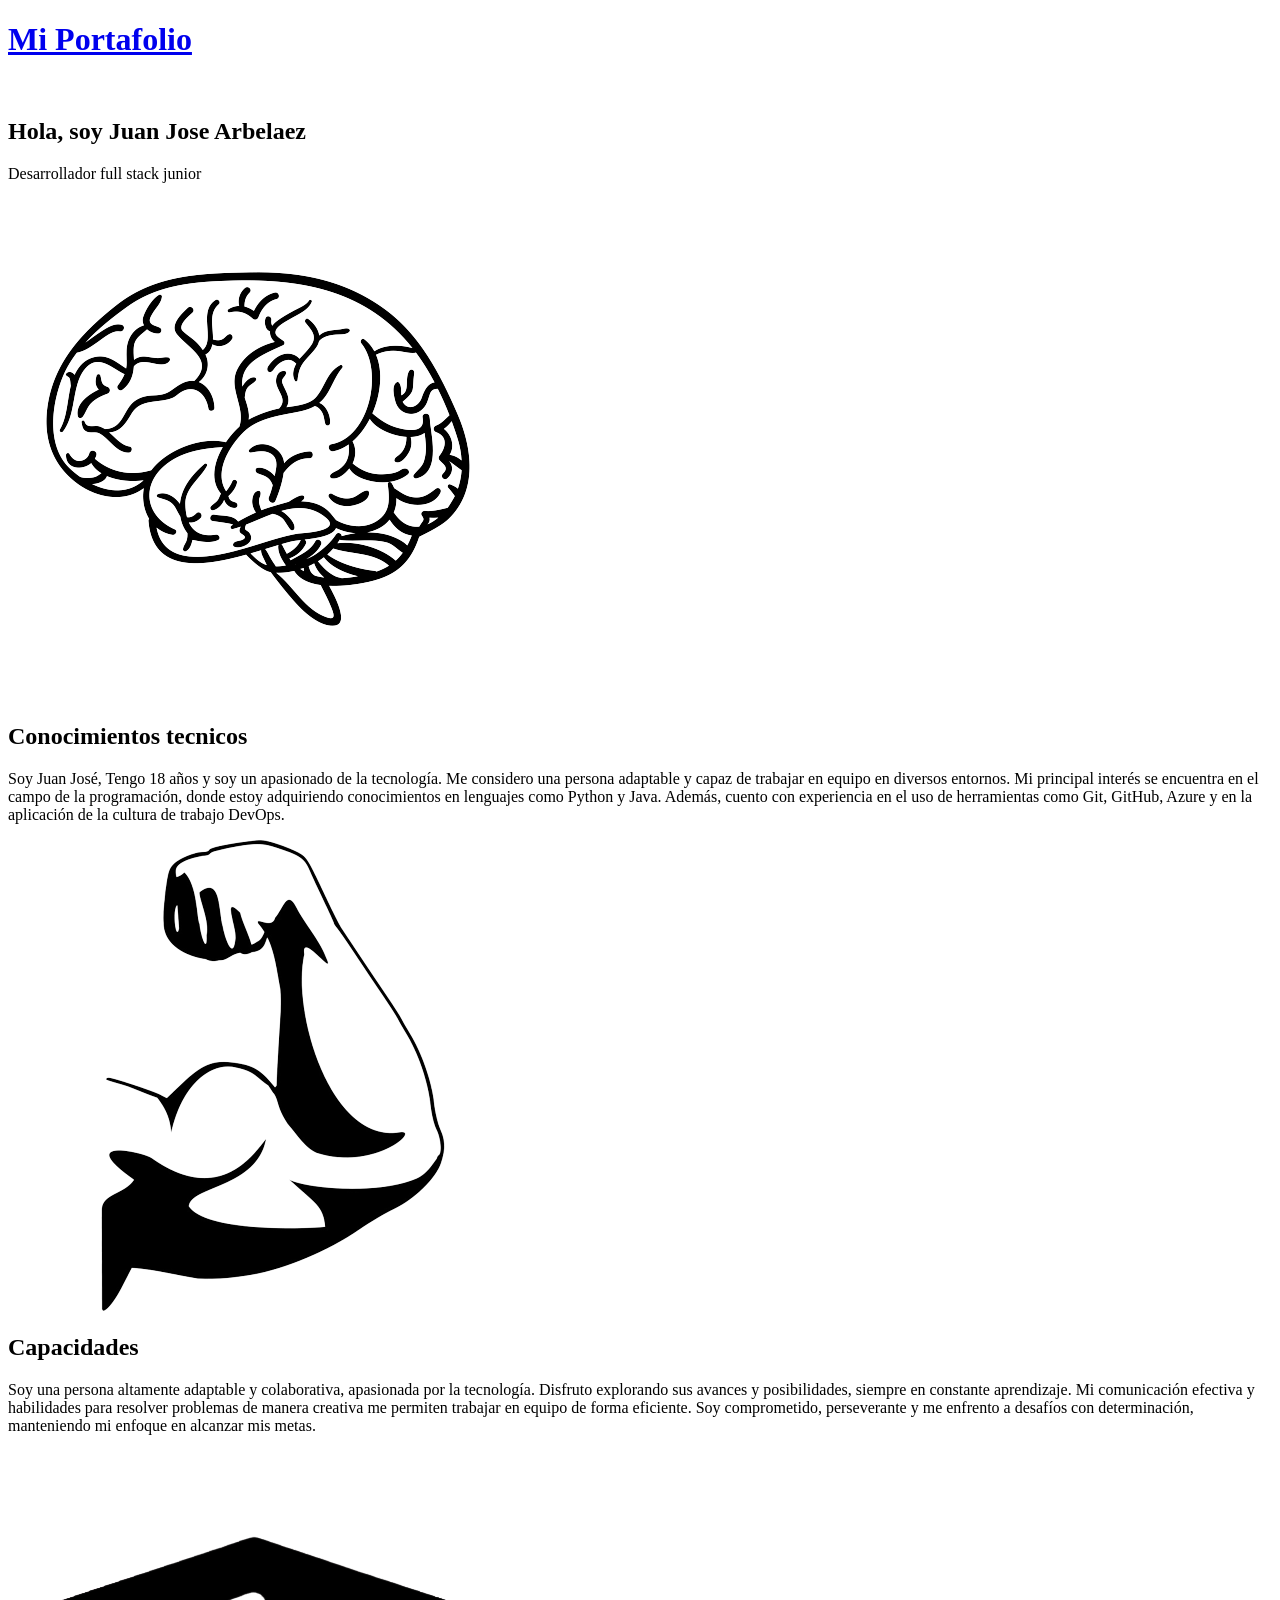
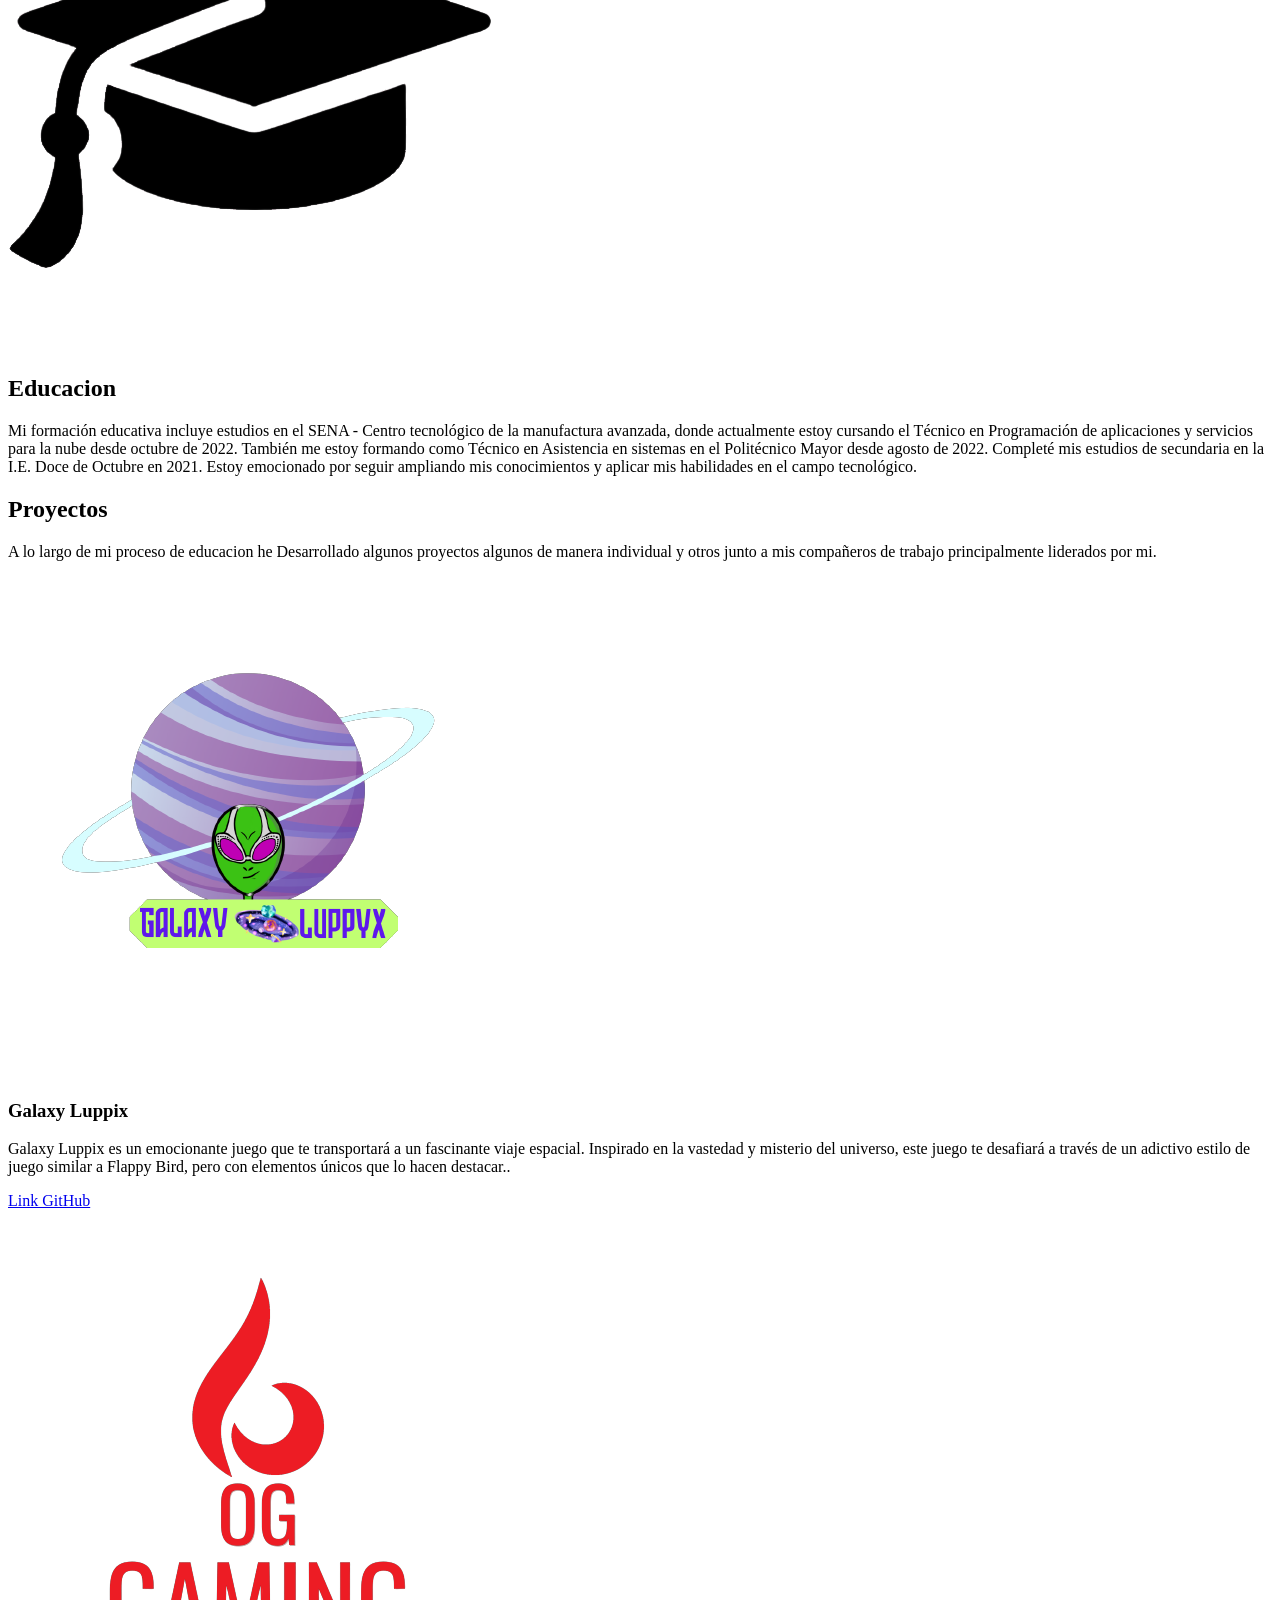
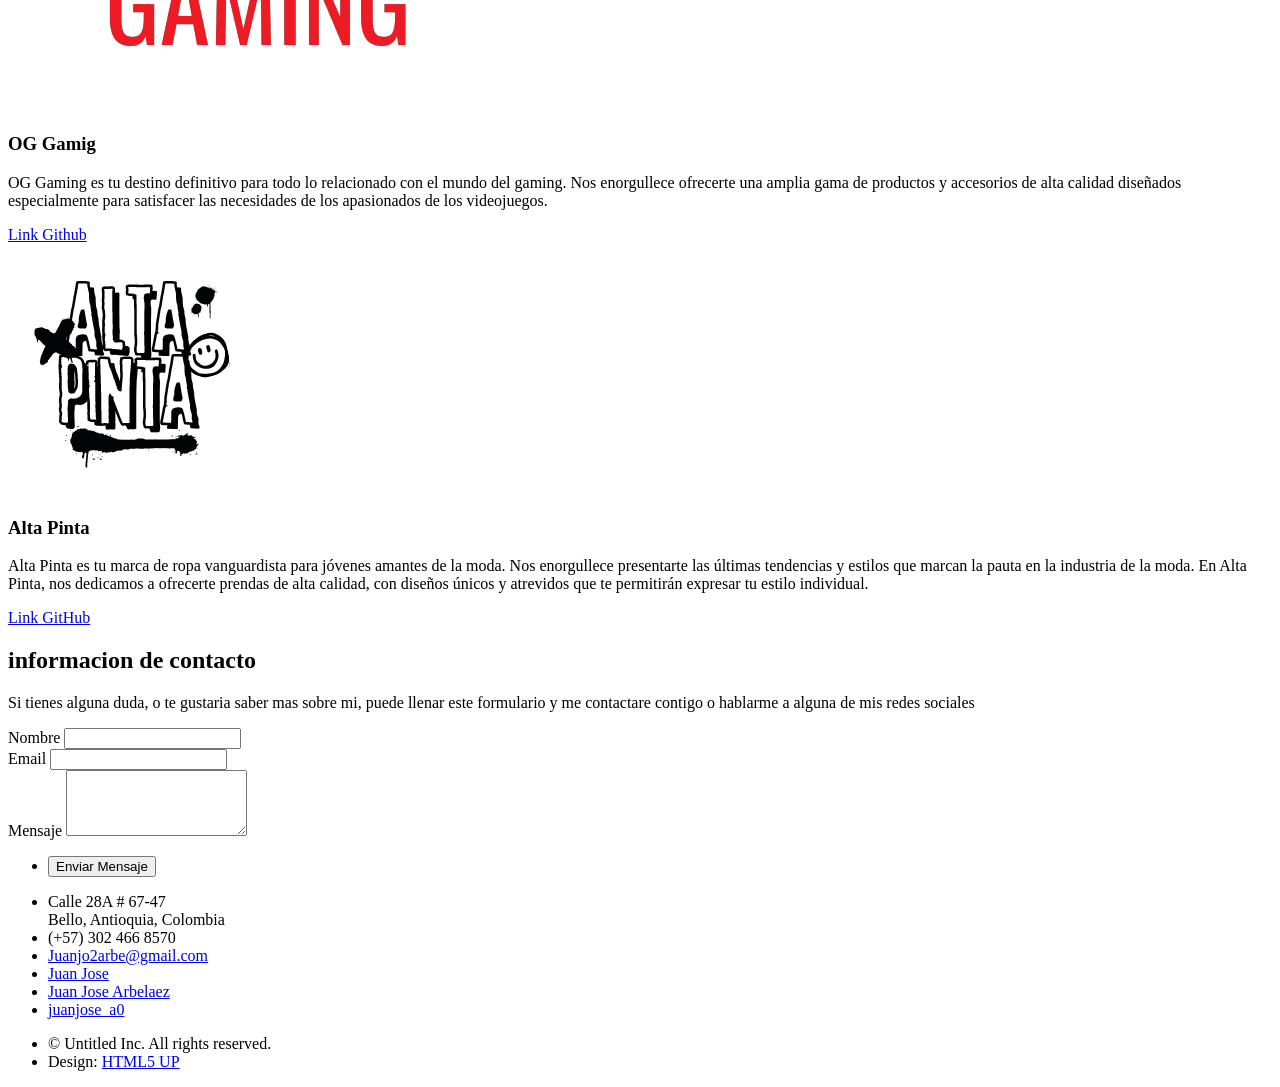
==== index.html @ cc692764 "sdcs" ====
<!DOCTYPE HTML>
<!--
	Solid State by HTML5 UP
	html5up.net | @ajlkn
	Free for personal and commercial use under the CCA 3.0 license (html5up.net/license)
-->
<html>
	<head>
		<title>Juan Jose A </title>
		<meta charset="utf-8" />
		<meta name="viewport" content="width=device-width, initial-scale=1, user-scalable=no" />
		<link rel="stylesheet" href="assets/css/main.css" />
		<noscript><link rel="stylesheet" href="assets/css/noscript.css" /></noscript>
		<meta name="description" content="Hechale a un ojo a mi portafolio de Desarrollador de software" />
        <meta name="keywords" content="Programador, desarrollo web, desarrollo móvil, bases de datos, programación, Full stack junior" />
        <meta name="author" content="Juan Jose Arbelaez" />
	</head>
	<body class="is-preload">
		<!-- Page Wrapper -->
			<div id="page-wrapper">
				<!-- Header -->
					<header id="header" class="alt">
						<h1><a href="index.html">Mi Portafolio</a></h1>
					</header>
				<!-- Menu -->
				
				<!-- Banner -->
					<section id="banner">
						<div class="inner">
							<div class="logo"><span class="icon fa-gem"></span></div>
							<img src="" alt="">
							<h2>Hola, soy Juan Jose Arbelaez</h2>
							<p>Desarrollador full stack junior </p>
						</div>
					</section>
				<!-- Wrapper -->
					<section id="wrapper">
						<!-- One -->
							<section id="one" class="wrapper spotlight style1">
								<div class="inner">
									<a href="#" class="image"><img src="images/Conocimientos.png" alt="" /></a>
									<div class="content">
										<h2 class="major">Conocimientos tecnicos </h2>
										<p>Soy Juan José, Tengo 18 años y soy un apasionado de la tecnología. Me considero una persona adaptable y capaz de trabajar en equipo en diversos entornos. Mi principal interés se encuentra en el campo de la programación, donde estoy adquiriendo conocimientos en lenguajes como Python y Java. Además, cuento con experiencia en el uso de herramientas como Git, GitHub, Azure y en la aplicación de la cultura de trabajo DevOps.</p>
										
									</div>
								</div>
							</section>
						<!-- Two -->
							<section id="two" class="wrapper alt spotlight style2">
								<div class="inner">
									<a href="#" class="image"><img src="images/Capacidades-removebg-preview.png" alt="" /></a>
									<div class="content">
										<h2 class="major">Capacidades</h2>
										<p>Soy una persona altamente adaptable y colaborativa, apasionada por la tecnología. Disfruto explorando sus avances y posibilidades, siempre en constante aprendizaje. Mi comunicación efectiva y habilidades para resolver problemas de manera creativa me permiten trabajar en equipo de forma eficiente. Soy comprometido, perseverante y me enfrento a desafíos con determinación, manteniendo mi enfoque en alcanzar mis metas.</p>
										
									</div>
								</div>
							</section>
						<!-- Three -->
							<section id="three" class="wrapper spotlight style3">
								<div class="inner">
									<a href="#" class="image"><img src="images/educacion-removebg-preview.png" alt="" /></a>
									<div class="content">
										<h2 class="major">Educacion </h2>
										<p>Mi formación educativa incluye estudios en el SENA - Centro tecnológico de la manufactura avanzada, donde actualmente estoy cursando el Técnico en Programación de aplicaciones y servicios para la nube desde octubre de 2022. También me estoy formando como Técnico en Asistencia en sistemas en el Politécnico Mayor desde agosto de 2022. Completé mis estudios de secundaria en la I.E. Doce de Octubre en 2021. Estoy emocionado por seguir ampliando mis conocimientos y aplicar mis habilidades en el campo tecnológico.</p>
										
									</div>
								</div>
							</section>
						<!-- Four -->
							<section id="four" class="wrapper alt style1">
								<div class="inner">
									<h2 class="major">Proyectos </h2>
									<p>A lo largo de mi proceso de educacion he Desarrollado algunos proyectos algunos de manera individual y otros junto a mis compañeros de trabajo principalmente liderados por mi.</p>
									<section class="features">
										<article>
											<a href="#" class="image"><img src="images/unnamed.png" alt="" /></a>
											<h3 class="major">Galaxy Luppix</h3>
											<p>Galaxy Luppix es un emocionante juego que te transportará a un fascinante viaje espacial. Inspirado en la vastedad y misterio del universo, este juego te desafiará a través de un adictivo estilo de juego similar a Flappy Bird, pero con elementos únicos que lo hacen destacar..</p>
											<a href="https://github.com/Juanjo7z7/GalaxyLuppix" target="_blank">Link GitHub</a>
										</article>
										<article>
											<a href="#" class="image"><img src="images/OG.png" alt="" /></a>
											<h3 class="major">OG Gamig </h3>
											<p> OG Gaming es tu destino definitivo para todo lo relacionado con el mundo del gaming. Nos enorgullece ofrecerte una amplia gama de productos y accesorios de alta calidad diseñados especialmente para satisfacer las necesidades de los apasionados de los videojuegos.</p>
											<a href="https://github.com/Juanjo7z7/OG-Gaming" target="_blank">Link Github</a>
										</article>
										<article>
											<a href="#" class="image"><img src="images/Logo Marca de Ropa Urban Grunge Negro y Blanco.png" alt="" /></a>
											<h3 class="major">Alta Pinta </h3>
											<p> Alta Pinta es tu marca de ropa vanguardista para jóvenes amantes de la moda. Nos enorgullece presentarte las últimas tendencias y estilos que marcan la pauta en la industria de la moda. En Alta Pinta, nos dedicamos a ofrecerte prendas de alta calidad, con diseños únicos y atrevidos que te permitirán expresar tu estilo individual.</p>
											<a href="https://github.com/Juanjo7z7/AltaPinta" target="_blank">Link GitHub</a>
										</article>
									</section>
									<ul class="actions">
									</ul>
								</div>
							</section>
					</section>
				<!-- Footer -->
					<section id="footer">
						<div class="inner">
							<h2 class="major">informacion de contacto </h2>
							<p>Si tienes alguna duda, o te gustaria saber mas sobre mi, puede llenar este formulario y me contactare contigo o hablarme a alguna de mis redes sociales </p>
							<form method="post" action="#">
								<div class="fields">
									<div class="field">
										<label for="name">Nombre</label>
										<input type="text" name="name" id="name" />
									</div>
									<div class="field">
										<label for="email">Email</label>
										<input type="email" name="email" id="email" />
									</div>
									<div class="field">
										<label for="message">Mensaje</label>
										<textarea name="message" id="message" rows="4"></textarea>
									</div>
								</div>
								<ul class="actions">
									<li><input type="submit" value="Enviar Mensaje" /></li>
								</ul>
							</form>
							<ul class="contact">
								<li class="icon solid fa-home">
									Calle 28A # 67-47
									<br />
									Bello, Antioquia, Colombia
									<br />
									
								</li>
								<li class="icon solid fa-phone">(+57) 302 466 8570</li>
								<li class="icon solid fa-envelope"><a href="mailto:Juanjo2arbe@gmail.com" target="_blank">Juanjo2arbe@gmail.com</a></li>
								<li class="icon brands fa-twitter"><a href="https://twitter.com/elblanquitoo__o" target="_blank">Juan Jose</a></li>
								<li class="icon brands fa-facebook-f"><a href="https://www.facebook.com/profile.php?id=100011874964921" target="_blank">Juan Jose Arbelaez</a></li>
								<li class="icon brands fa-instagram"><a href="https://www.instagram.com/juanjose_a0/" target="_blank">juanjose_a0</a></li>

							</ul>
							<ul class="copyright">
								<li>&copy; Untitled Inc. All rights reserved.</li><li>Design: <a href="http://html5up.net">HTML5 UP</a></li>
							</ul>
						</div>
					</section>
			</div>
		<!-- Scripts -->
			<script src="assets/js/jquery.min.js"></script>
			<script src="assets/js/jquery.scrollex.min.js"></script>
			<script src="assets/js/browser.min.js"></script>
			<script src="assets/js/breakpoints.min.js"></script>
			<script src="assets/js/util.js"></script>
			<script src="assets/js/main.js"></script>
	</body>
</html>
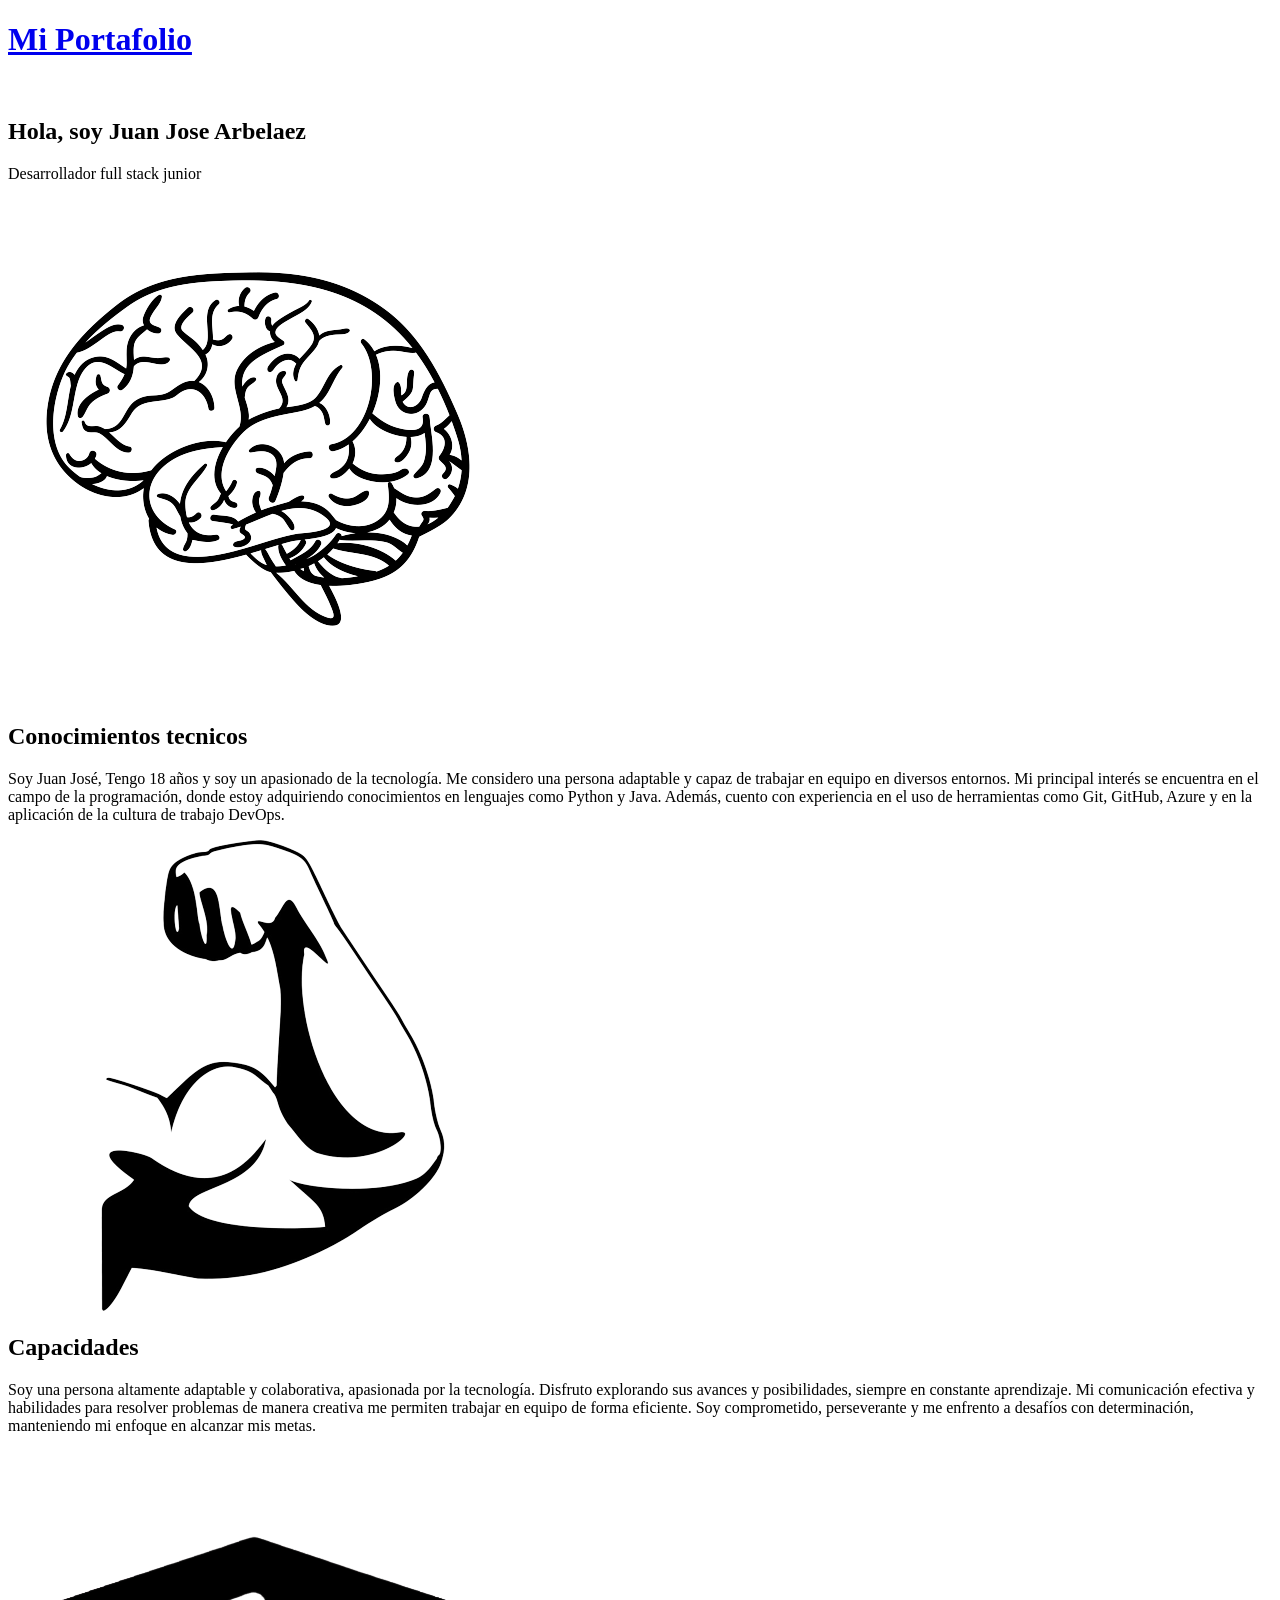
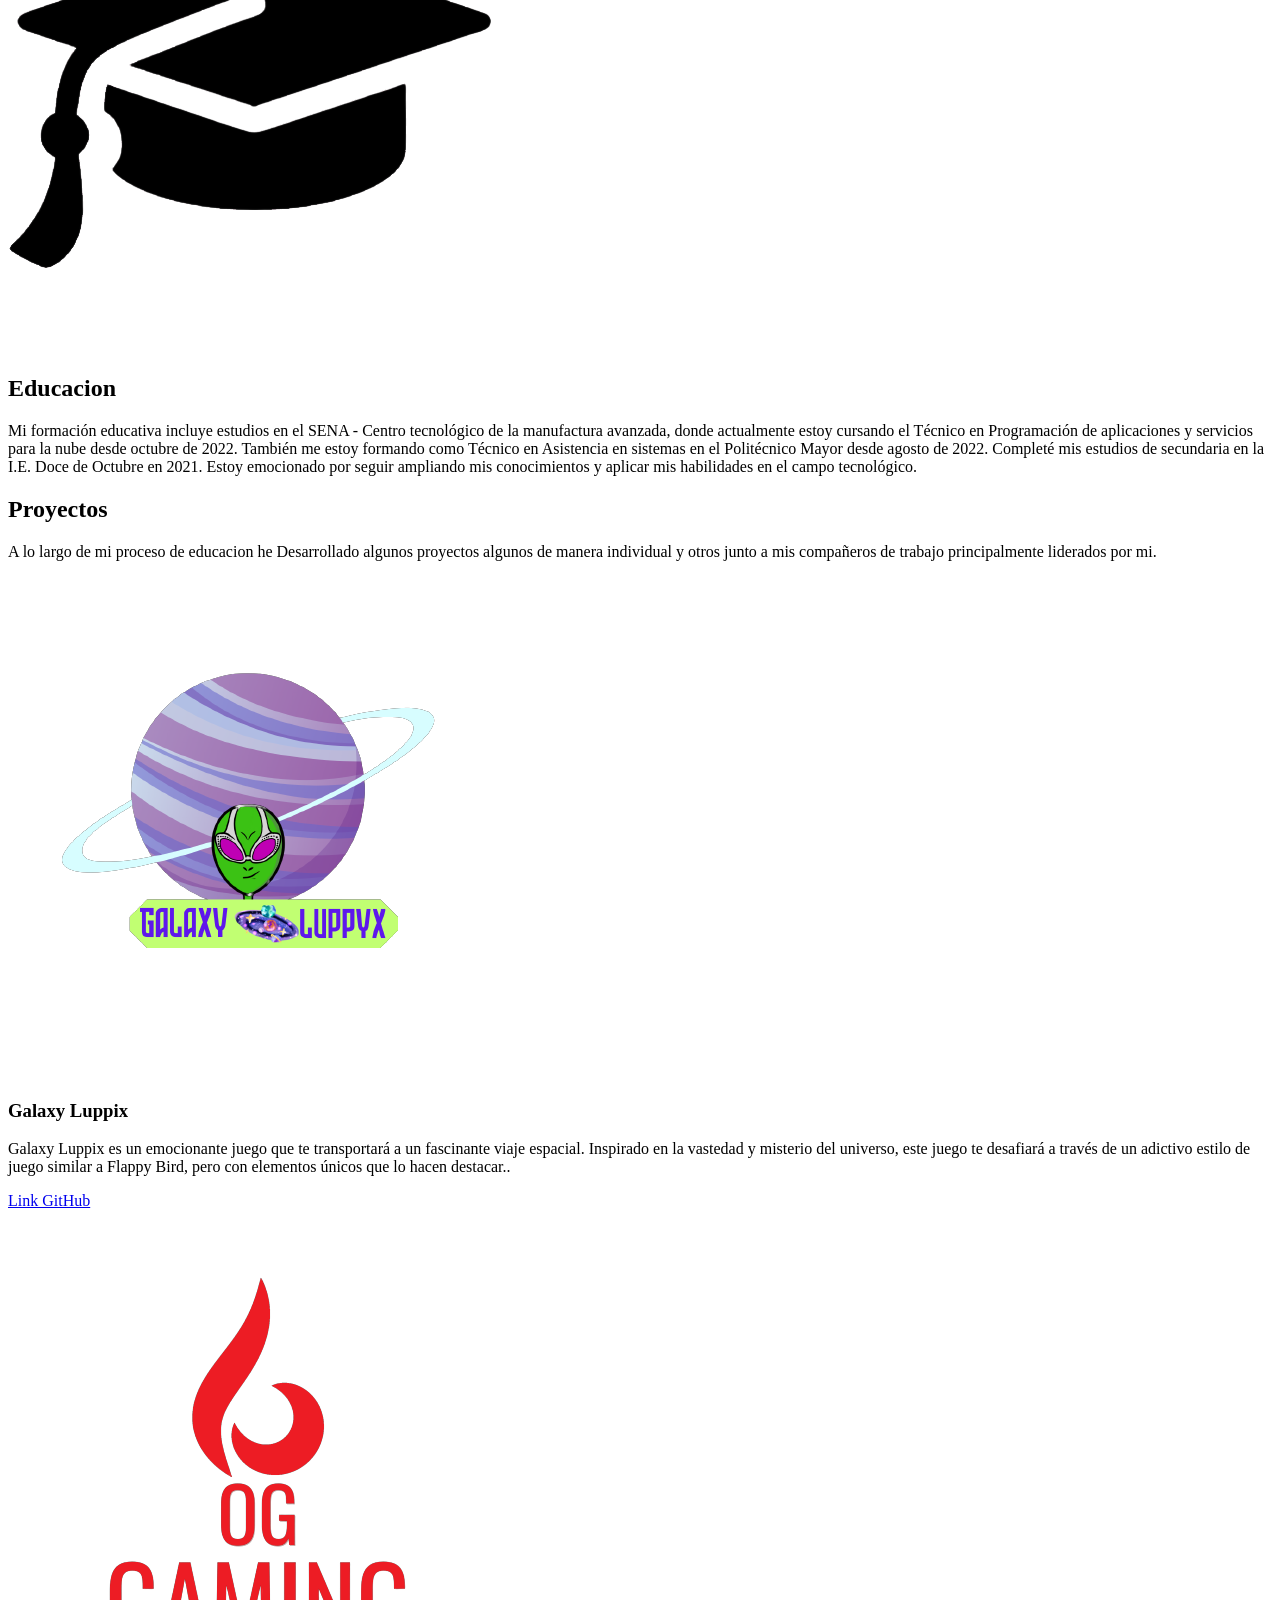
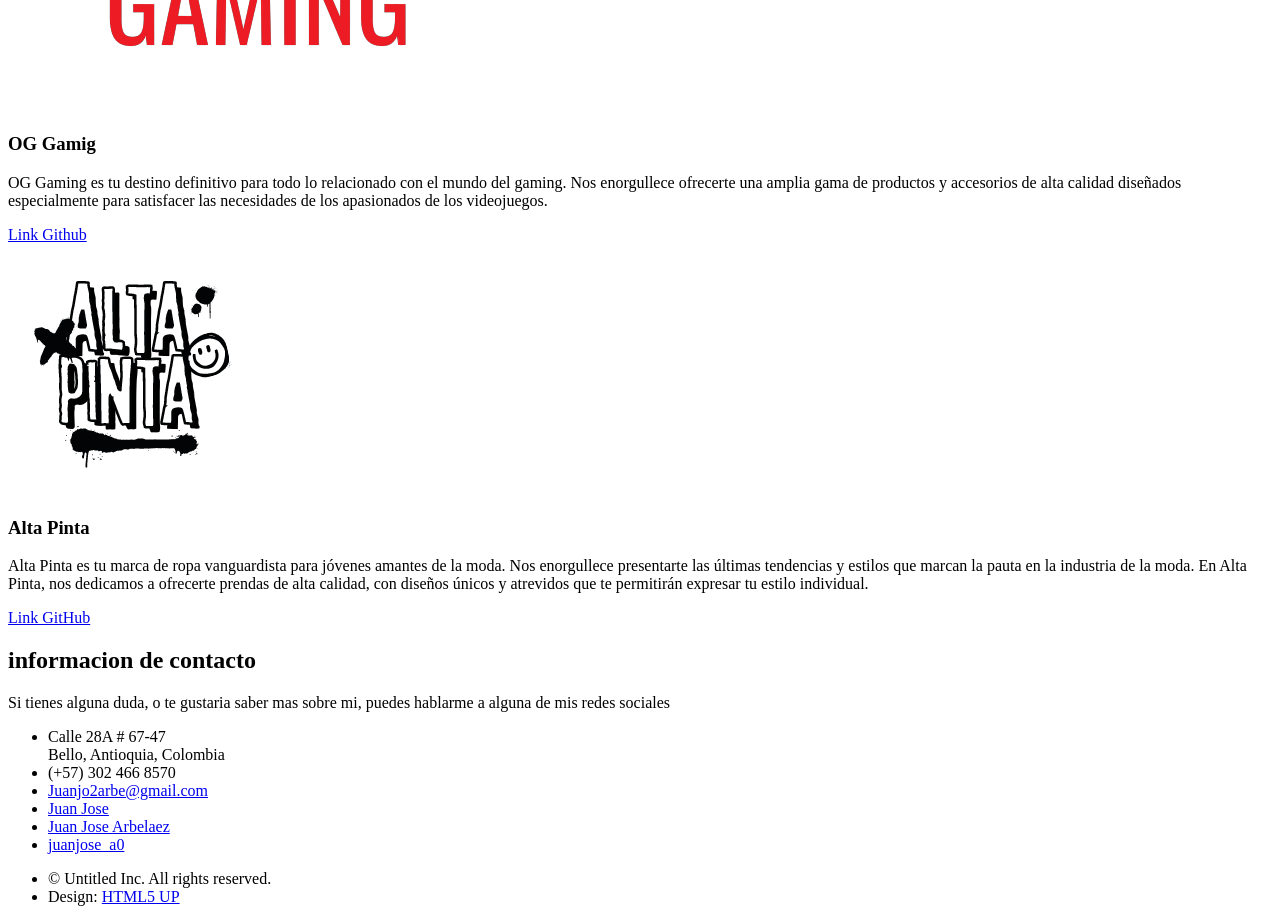
==== commit 85a6938b: "Update index.html Remover formulario" ====
--- a/index.html
+++ b/index.html
@@ -102,33 +102,14 @@
 					<section id="footer">
 						<div class="inner">
 							<h2 class="major">informacion de contacto </h2>
-							<p>Si tienes alguna duda, o te gustaria saber mas sobre mi, puede llenar este formulario y me contactare contigo o hablarme a alguna de mis redes sociales </p>
-							<form method="post" action="#">
-								<div class="fields">
-									<div class="field">
-										<label for="name">Nombre</label>
-										<input type="text" name="name" id="name" />
-									</div>
-									<div class="field">
-										<label for="email">Email</label>
-										<input type="email" name="email" id="email" />
-									</div>
-									<div class="field">
-										<label for="message">Mensaje</label>
-										<textarea name="message" id="message" rows="4"></textarea>
-									</div>
-								</div>
-								<ul class="actions">
-									<li><input type="submit" value="Enviar Mensaje" /></li>
-								</ul>
-							</form>
+							<p>Si tienes alguna duda, o te gustaria saber mas sobre mi, puedes hablarme a alguna de mis redes sociales </p>
+							
 							<ul class="contact">
 								<li class="icon solid fa-home">
 									Calle 28A # 67-47
 									<br />
 									Bello, Antioquia, Colombia
 									<br />
-									
 								</li>
 								<li class="icon solid fa-phone">(+57) 302 466 8570</li>
 								<li class="icon solid fa-envelope"><a href="mailto:Juanjo2arbe@gmail.com" target="_blank">Juanjo2arbe@gmail.com</a></li>
@@ -151,4 +132,4 @@
 			<script src="assets/js/util.js"></script>
 			<script src="assets/js/main.js"></script>
 	</body>
-</html>+</html>
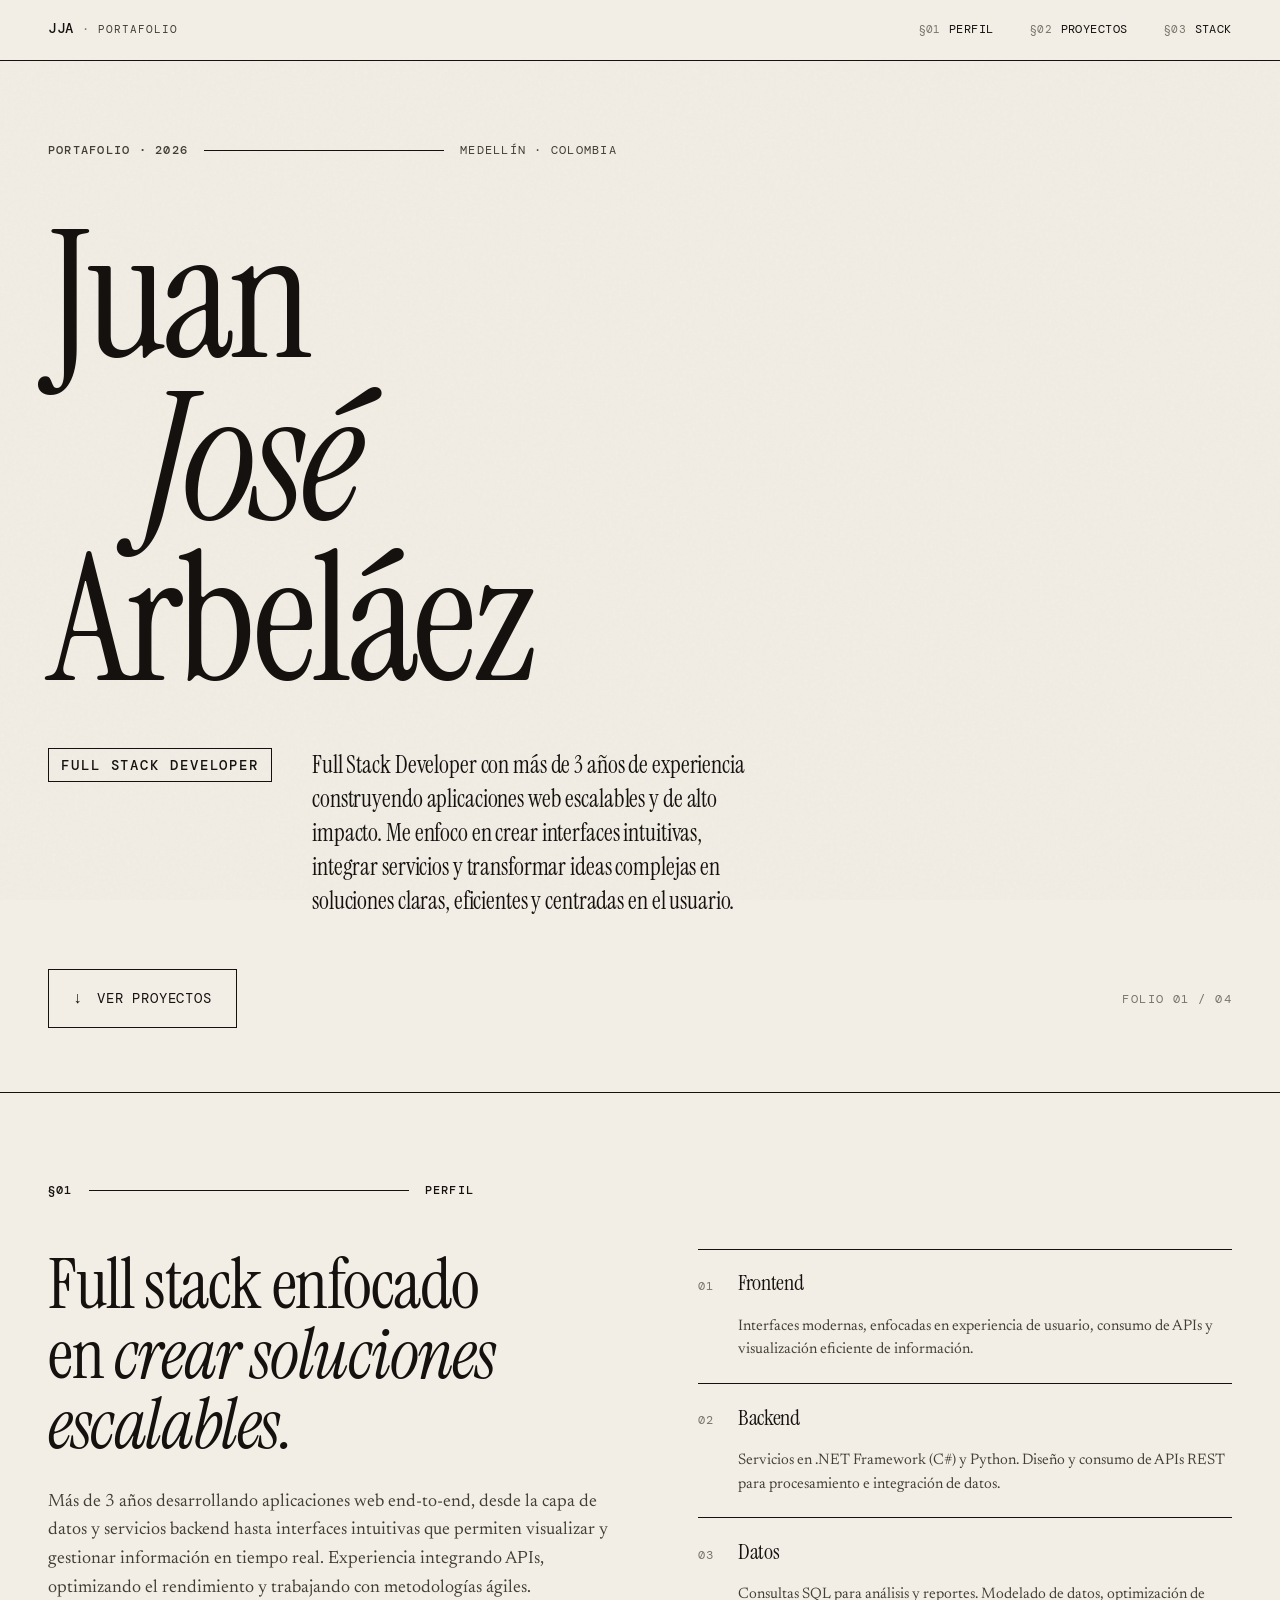
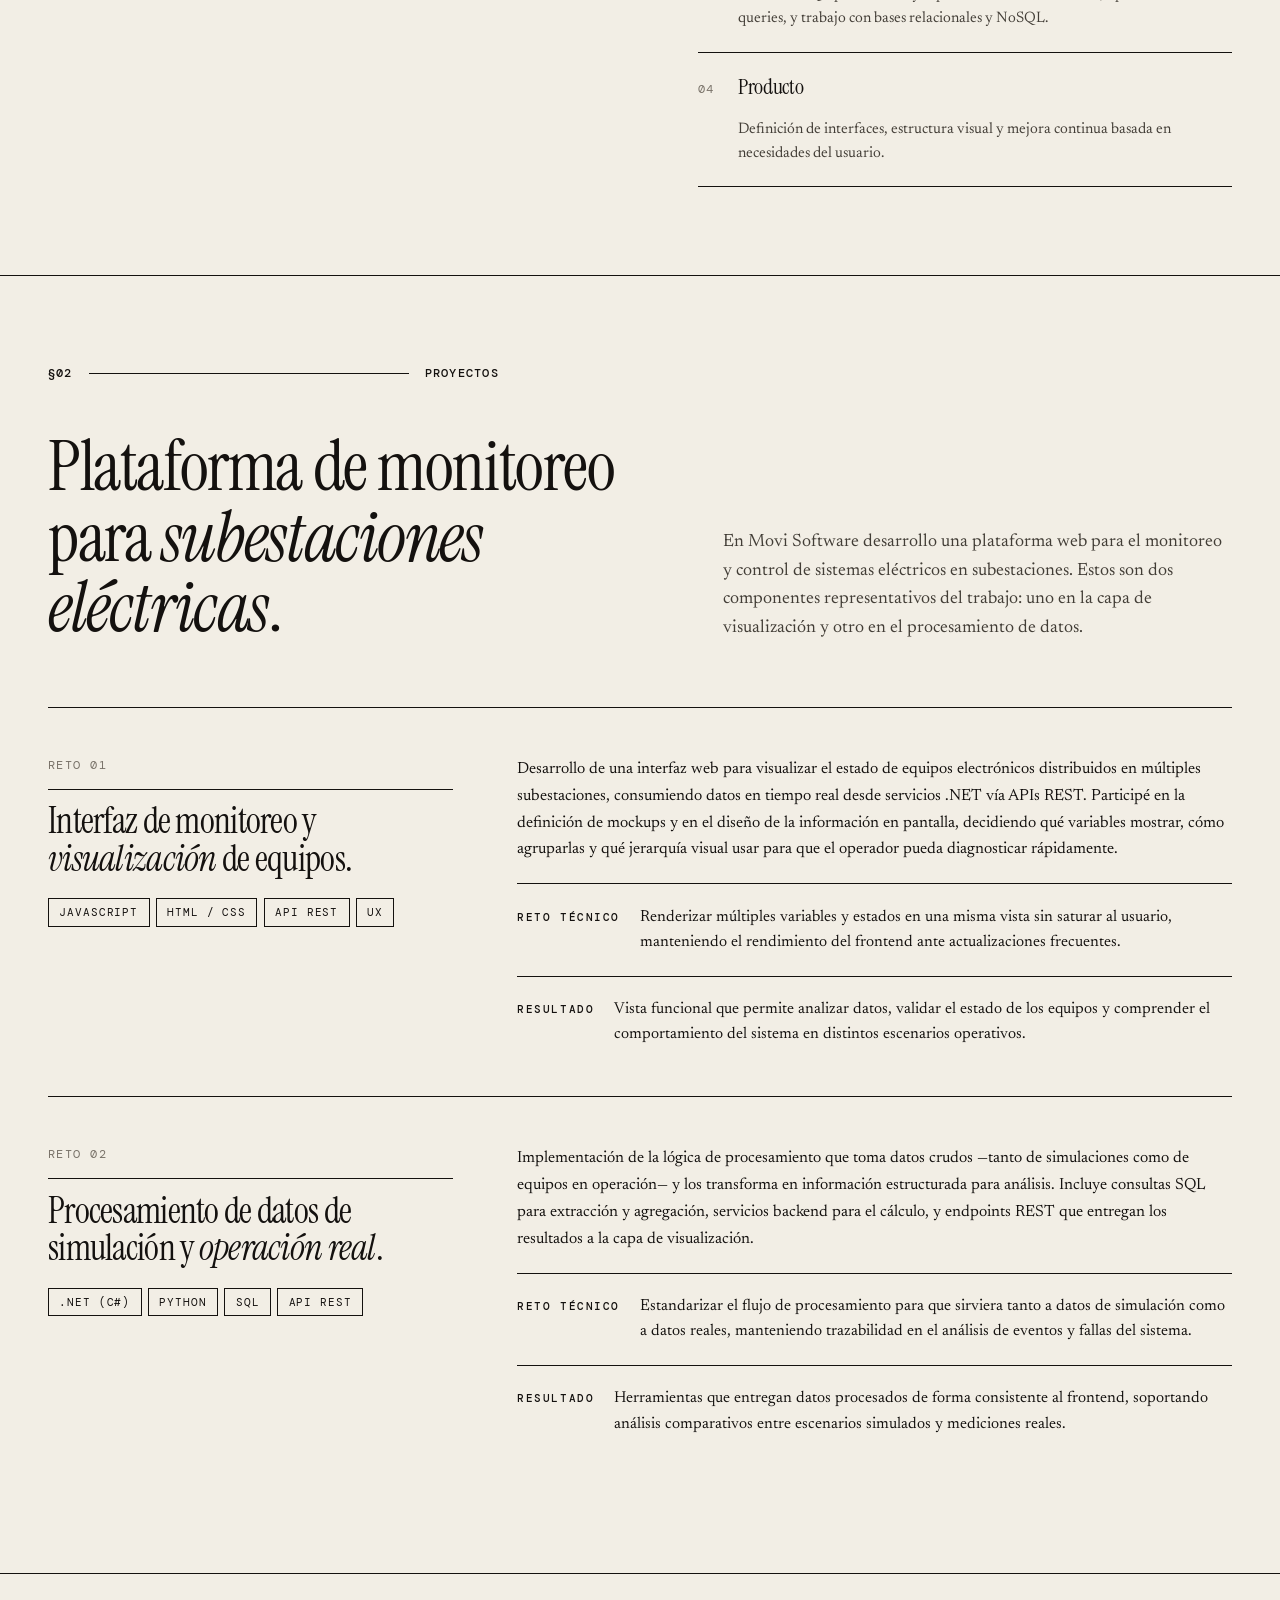
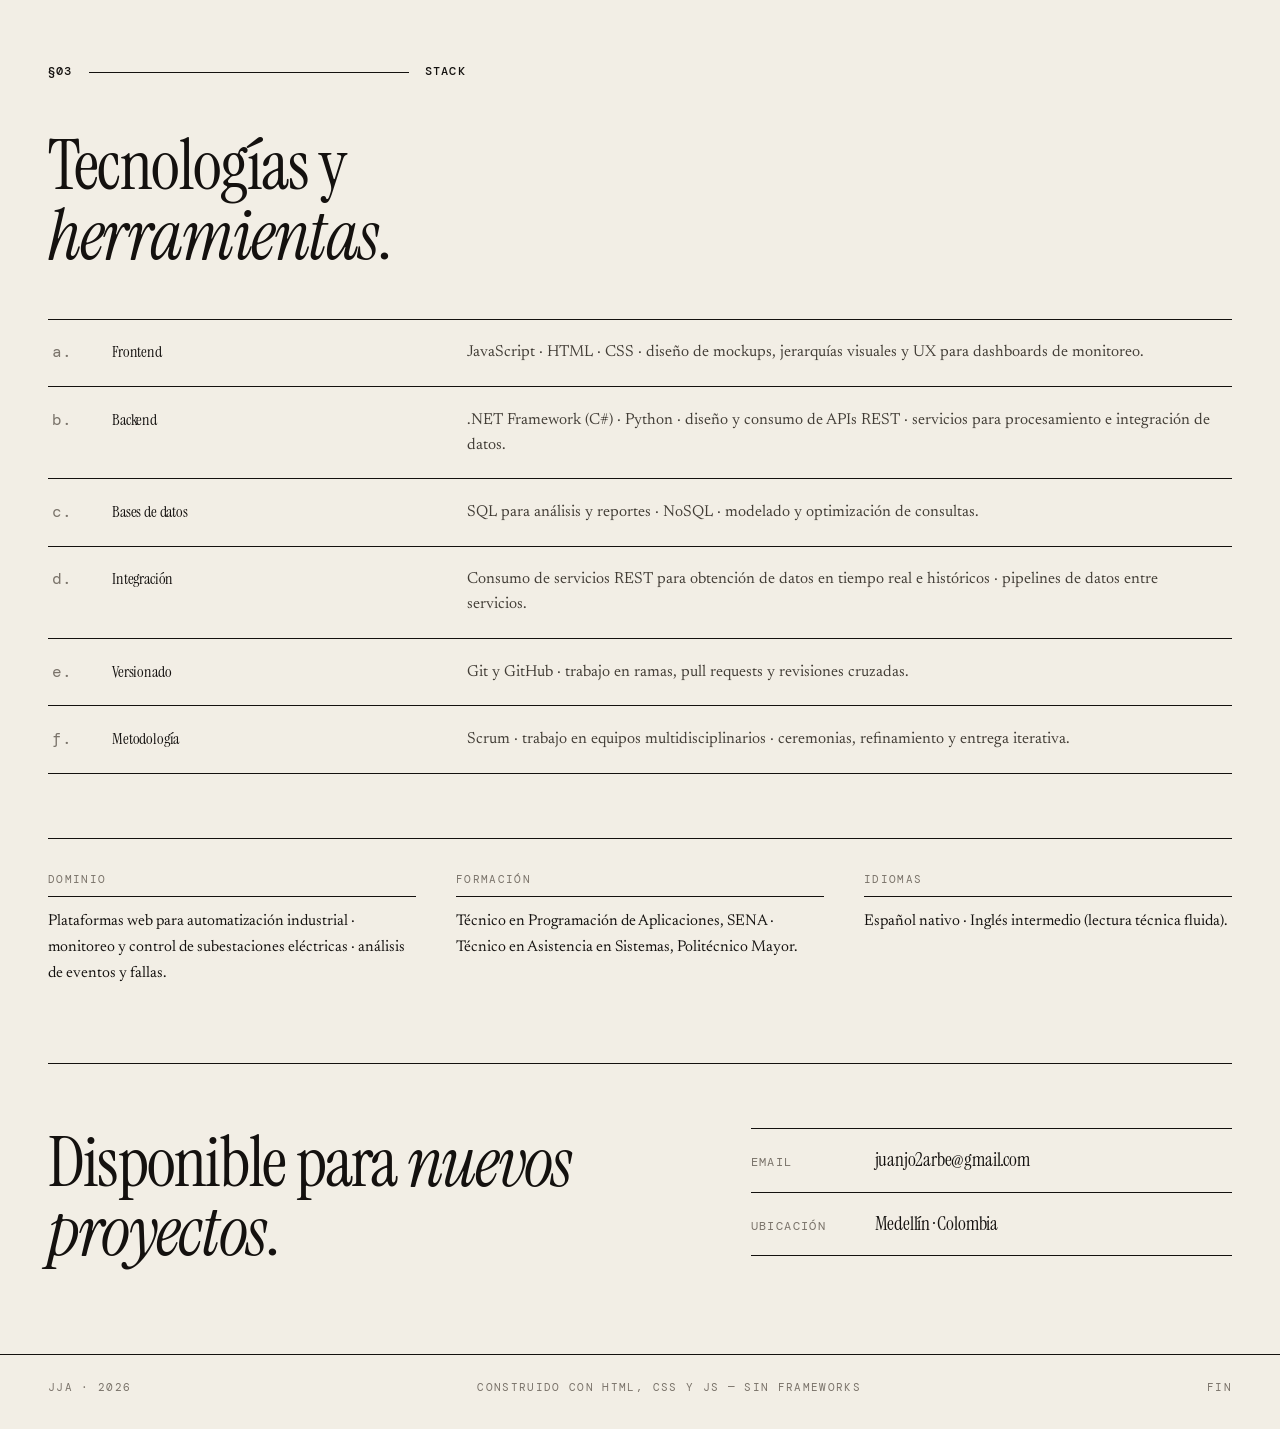
==== commit 9f40b30e: "New portafolio" ====
--- a/index.html
+++ b/index.html
@@ -1,135 +1,312 @@
-<!DOCTYPE HTML>
-<!--
-	Solid State by HTML5 UP
-	html5up.net | @ajlkn
-	Free for personal and commercial use under the CCA 3.0 license (html5up.net/license)
--->
-<html>
-	<head>
-		<title>Juan Jose A </title>
-		<meta charset="utf-8" />
-		<meta name="viewport" content="width=device-width, initial-scale=1, user-scalable=no" />
-		<link rel="stylesheet" href="assets/css/main.css" />
-		<noscript><link rel="stylesheet" href="assets/css/noscript.css" /></noscript>
-		<meta name="description" content="Hechale a un ojo a mi portafolio de Desarrollador de software" />
-        <meta name="keywords" content="Programador, desarrollo web, desarrollo móvil, bases de datos, programación, Full stack junior" />
-        <meta name="author" content="Juan Jose Arbelaez" />
-	</head>
-	<body class="is-preload">
-		<!-- Page Wrapper -->
-			<div id="page-wrapper">
-				<!-- Header -->
-					<header id="header" class="alt">
-						<h1><a href="index.html">Mi Portafolio</a></h1>
-					</header>
-				<!-- Menu -->
-				
-				<!-- Banner -->
-					<section id="banner">
-						<div class="inner">
-							<div class="logo"><span class="icon fa-gem"></span></div>
-							<img src="" alt="">
-							<h2>Hola, soy Juan Jose Arbelaez</h2>
-							<p>Desarrollador full stack junior </p>
-						</div>
-					</section>
-				<!-- Wrapper -->
-					<section id="wrapper">
-						<!-- One -->
-							<section id="one" class="wrapper spotlight style1">
-								<div class="inner">
-									<a href="#" class="image"><img src="images/Conocimientos.png" alt="" /></a>
-									<div class="content">
-										<h2 class="major">Conocimientos tecnicos </h2>
-										<p>Soy Juan José, Tengo 18 años y soy un apasionado de la tecnología. Me considero una persona adaptable y capaz de trabajar en equipo en diversos entornos. Mi principal interés se encuentra en el campo de la programación, donde estoy adquiriendo conocimientos en lenguajes como Python y Java. Además, cuento con experiencia en el uso de herramientas como Git, GitHub, Azure y en la aplicación de la cultura de trabajo DevOps.</p>
-										
-									</div>
-								</div>
-							</section>
-						<!-- Two -->
-							<section id="two" class="wrapper alt spotlight style2">
-								<div class="inner">
-									<a href="#" class="image"><img src="images/Capacidades-removebg-preview.png" alt="" /></a>
-									<div class="content">
-										<h2 class="major">Capacidades</h2>
-										<p>Soy una persona altamente adaptable y colaborativa, apasionada por la tecnología. Disfruto explorando sus avances y posibilidades, siempre en constante aprendizaje. Mi comunicación efectiva y habilidades para resolver problemas de manera creativa me permiten trabajar en equipo de forma eficiente. Soy comprometido, perseverante y me enfrento a desafíos con determinación, manteniendo mi enfoque en alcanzar mis metas.</p>
-										
-									</div>
-								</div>
-							</section>
-						<!-- Three -->
-							<section id="three" class="wrapper spotlight style3">
-								<div class="inner">
-									<a href="#" class="image"><img src="images/educacion-removebg-preview.png" alt="" /></a>
-									<div class="content">
-										<h2 class="major">Educacion </h2>
-										<p>Mi formación educativa incluye estudios en el SENA - Centro tecnológico de la manufactura avanzada, donde actualmente estoy cursando el Técnico en Programación de aplicaciones y servicios para la nube desde octubre de 2022. También me estoy formando como Técnico en Asistencia en sistemas en el Politécnico Mayor desde agosto de 2022. Completé mis estudios de secundaria en la I.E. Doce de Octubre en 2021. Estoy emocionado por seguir ampliando mis conocimientos y aplicar mis habilidades en el campo tecnológico.</p>
-										
-									</div>
-								</div>
-							</section>
-						<!-- Four -->
-							<section id="four" class="wrapper alt style1">
-								<div class="inner">
-									<h2 class="major">Proyectos </h2>
-									<p>A lo largo de mi proceso de educacion he Desarrollado algunos proyectos algunos de manera individual y otros junto a mis compañeros de trabajo principalmente liderados por mi.</p>
-									<section class="features">
-										<article>
-											<a href="#" class="image"><img src="images/unnamed.png" alt="" /></a>
-											<h3 class="major">Galaxy Luppix</h3>
-											<p>Galaxy Luppix es un emocionante juego que te transportará a un fascinante viaje espacial. Inspirado en la vastedad y misterio del universo, este juego te desafiará a través de un adictivo estilo de juego similar a Flappy Bird, pero con elementos únicos que lo hacen destacar..</p>
-											<a href="https://github.com/Juanjo7z7/GalaxyLuppix" target="_blank">Link GitHub</a>
-										</article>
-										<article>
-											<a href="#" class="image"><img src="images/OG.png" alt="" /></a>
-											<h3 class="major">OG Gamig </h3>
-											<p> OG Gaming es tu destino definitivo para todo lo relacionado con el mundo del gaming. Nos enorgullece ofrecerte una amplia gama de productos y accesorios de alta calidad diseñados especialmente para satisfacer las necesidades de los apasionados de los videojuegos.</p>
-											<a href="https://github.com/Juanjo7z7/OG-Gaming" target="_blank">Link Github</a>
-										</article>
-										<article>
-											<a href="#" class="image"><img src="images/Logo Marca de Ropa Urban Grunge Negro y Blanco.png" alt="" /></a>
-											<h3 class="major">Alta Pinta </h3>
-											<p> Alta Pinta es tu marca de ropa vanguardista para jóvenes amantes de la moda. Nos enorgullece presentarte las últimas tendencias y estilos que marcan la pauta en la industria de la moda. En Alta Pinta, nos dedicamos a ofrecerte prendas de alta calidad, con diseños únicos y atrevidos que te permitirán expresar tu estilo individual.</p>
-											<a href="https://github.com/Juanjo7z7/AltaPinta" target="_blank">Link GitHub</a>
-										</article>
-									</section>
-									<ul class="actions">
-									</ul>
-								</div>
-							</section>
-					</section>
-				<!-- Footer -->
-					<section id="footer">
-						<div class="inner">
-							<h2 class="major">informacion de contacto </h2>
-							<p>Si tienes alguna duda, o te gustaria saber mas sobre mi, puedes hablarme a alguna de mis redes sociales </p>
-							
-							<ul class="contact">
-								<li class="icon solid fa-home">
-									Calle 28A # 67-47
-									<br />
-									Bello, Antioquia, Colombia
-									<br />
-								</li>
-								<li class="icon solid fa-phone">(+57) 302 466 8570</li>
-								<li class="icon solid fa-envelope"><a href="mailto:Juanjo2arbe@gmail.com" target="_blank">Juanjo2arbe@gmail.com</a></li>
-								<li class="icon brands fa-twitter"><a href="https://twitter.com/elblanquitoo__o" target="_blank">Juan Jose</a></li>
-								<li class="icon brands fa-facebook-f"><a href="https://www.facebook.com/profile.php?id=100011874964921" target="_blank">Juan Jose Arbelaez</a></li>
-								<li class="icon brands fa-instagram"><a href="https://www.instagram.com/juanjose_a0/" target="_blank">juanjose_a0</a></li>
-
-							</ul>
-							<ul class="copyright">
-								<li>&copy; Untitled Inc. All rights reserved.</li><li>Design: <a href="http://html5up.net">HTML5 UP</a></li>
-							</ul>
-						</div>
-					</section>
-			</div>
-		<!-- Scripts -->
-			<script src="assets/js/jquery.min.js"></script>
-			<script src="assets/js/jquery.scrollex.min.js"></script>
-			<script src="assets/js/browser.min.js"></script>
-			<script src="assets/js/breakpoints.min.js"></script>
-			<script src="assets/js/util.js"></script>
-			<script src="assets/js/main.js"></script>
-	</body>
+<!DOCTYPE html>
+<html lang="es">
+<head>
+  <meta charset="UTF-8">
+  <meta name="viewport" content="width=device-width, initial-scale=1.0">
+  <meta name="description" content="Juan José Arbeláez — Full Stack Developer. JavaScript, .NET (C#), Python. Plataformas web para automatización de subestaciones eléctricas.">
+  <meta name="author" content="Juan José Arbeláez Castro">
+  <meta property="og:title" content="Juan José Arbeláez — Full Stack Developer">
+  <meta property="og:description" content="Portafolio. JavaScript, .NET (C#), Python. SCADA y automatización industrial.">
+
+  <title>Juan José Arbeláez — Full Stack Developer</title>
+
+  <link rel="preconnect" href="https://fonts.googleapis.com">
+  <link rel="preconnect" href="https://fonts.gstatic.com" crossorigin>
+  <link href="https://fonts.googleapis.com/css2?family=Instrument+Serif:ital@0;1&family=Newsreader:ital,opsz,wght@0,6..72,300;0,6..72,400;0,6..72,500;0,6..72,600;1,6..72,300;1,6..72,400&family=DM+Mono:wght@400;500&display=swap" rel="stylesheet">
+
+  <link rel="stylesheet" href="assets/styles.css">
+  <link rel="icon" href="data:image/svg+xml,%3Csvg xmlns='http://www.w3.org/2000/svg' viewBox='0 0 100 100'%3E%3Ctext y='.86em' x='6' font-size='90' font-family='Georgia' font-style='italic'%3EJ%3C/text%3E%3C/svg%3E">
+</head>
+<body>
+
+  <div class="grain" aria-hidden="true"></div>
+
+  <!-- ========================================================================
+       NAV
+       ==================================================================== -->
+  <nav class="nav" aria-label="Navegación principal">
+    <div class="nav-row">
+      <a href="#top" class="nav-mark">
+        <span class="nav-mark-jj">JJA</span>
+        <span class="nav-mark-dot">·</span>
+        <span class="nav-mark-year">Portafolio</span>
+      </a>
+      <ol class="nav-index">
+        <li><a href="#about"><span class="num">§01</span><span class="lbl">Perfil</span></a></li>
+        <li><a href="#work"><span class="num">§02</span><span class="lbl">Proyectos</span></a></li>
+        <li><a href="#skills"><span class="num">§03</span><span class="lbl">Stack</span></a></li>
+      </ol>
+    </div>
+  </nav>
+
+  <!-- ========================================================================
+       HERO
+       ==================================================================== -->
+  <header class="hero" id="top">
+    <div class="hero-meta">
+      <span class="hero-meta-tag">Portafolio · 2026</span>
+      <span class="hero-meta-rule" aria-hidden="true"></span>
+      <span class="hero-meta-loc">Medellín · Colombia</span>
+    </div>
+
+    <h1 class="hero-name">
+      <span class="hero-name-line">Juan</span>
+      <span class="hero-name-line hero-name-italic">José</span>
+      <span class="hero-name-line">Arbeláez</span>
+    </h1>
+
+    <div class="hero-statement">
+      <p class="hero-role">Full Stack Developer</p>
+      <p class="hero-pitch">
+        Full Stack Developer con más de 3 años de experiencia construyendo aplicaciones web escalables y de alto impacto. Me enfoco en crear interfaces intuitivas, integrar servicios y transformar ideas complejas en soluciones claras, eficientes y centradas en el usuario.
+      </p>
+    </div>
+
+    <div class="hero-foot">
+      <a href="#work" class="hero-link">
+        <span class="hero-link-arrow" aria-hidden="true">↓</span>
+        Ver proyectos
+      </a>
+      <span class="hero-foot-meta">FOLIO 01 / 04</span>
+    </div>
+  </header>
+
+  <!-- ========================================================================
+       §01 — PERFIL
+       ==================================================================== -->
+  <section class="section section-about" id="about">
+    <div class="section-mark">
+      <span class="section-num">§01</span>
+      <span class="section-rule" aria-hidden="true"></span>
+      <span class="section-tag">Perfil</span>
+    </div>
+
+    <div class="section-grid">
+      <div class="section-headline">
+        <h2 class="display"> 
+          Full stack enfocado <br>
+          en <em>crear soluciones escalables.</em>
+        </h2>
+        <p class="lead">
+          Más de 3 años desarrollando aplicaciones web end-to-end, desde la capa de datos y servicios backend hasta interfaces intuitivas que permiten visualizar y gestionar información en tiempo real. Experiencia integrando APIs, optimizando el rendimiento y trabajando con metodologías ágiles. 
+        </p>
+      </div>
+
+      <ol class="principles">
+        <li class="principle">
+          <span class="principle-num">01</span>
+          <h3>Frontend</h3>
+          <p>Interfaces modernas, enfocadas en experiencia de usuario, consumo de APIs y visualización eficiente de información.</p>
+        </li>
+        <li class="principle">
+          <span class="principle-num">02</span>
+          <h3>Backend</h3>
+          <p>Servicios en .NET Framework (C#) y Python. Diseño y consumo de APIs REST para procesamiento e integración de datos.</p>
+        </li>
+        <li class="principle">
+          <span class="principle-num">03</span>
+          <h3>Datos</h3>
+          <p>Consultas SQL para análisis y reportes. Modelado de datos, optimización de queries, y trabajo con bases relacionales y NoSQL.</p>
+        </li>
+        <li class="principle">
+          <span class="principle-num">04</span>
+          <h3>Producto</h3>
+          <p>Definición de interfaces, estructura visual y mejora continua basada en necesidades del usuario.</p>
+        </li>
+      </ol>
+    </div>
+  </section>
+
+  <!-- ========================================================================
+       §02 — PROYECTOS
+       ==================================================================== -->
+  <section class="section section-work" id="work">
+    <div class="section-mark">
+      <span class="section-num">§02</span>
+      <span class="section-rule" aria-hidden="true"></span>
+      <span class="section-tag">Proyectos</span>
+    </div>
+
+    <div class="work-intro">
+      <h2 class="display">
+        Plataforma de monitoreo<br>
+        para <em>subestaciones eléctricas</em>.
+      </h2>
+      <p class="lead">
+        En Movi Software desarrollo una plataforma web para el monitoreo y control de sistemas
+        eléctricos en subestaciones. Estos son dos componentes representativos del trabajo:
+        uno en la capa de visualización y otro en el procesamiento de datos.
+      </p>
+    </div>
+
+    <div class="cases">
+      <article class="case">
+        <header class="case-head">
+          <div class="case-num">Reto 01</div>
+          <h3 class="case-title">
+            Interfaz de monitoreo y <em>visualización</em> de equipos.
+          </h3>
+          <ul class="case-tags">
+            <li>JavaScript</li>
+            <li>HTML / CSS</li>
+            <li>API REST</li>
+            <li>UX</li>
+          </ul>
+        </header>
+
+        <div class="case-body">
+          <p>
+            Desarrollo de una interfaz web para visualizar el estado de equipos electrónicos
+            distribuidos en múltiples subestaciones, consumiendo datos en tiempo real desde
+            servicios .NET vía APIs REST. Participé en la definición de mockups y en el diseño
+            de la información en pantalla, decidiendo qué variables mostrar, cómo agruparlas y
+            qué jerarquía visual usar para que el operador pueda diagnosticar rápidamente.
+          </p>
+          <div class="case-takeaway">
+            <span class="case-takeaway-label">Reto técnico</span>
+            <p>Renderizar múltiples variables y estados en una misma vista sin saturar al usuario, manteniendo el rendimiento del frontend ante actualizaciones frecuentes.</p>
+          </div>
+          <div class="case-takeaway">
+            <span class="case-takeaway-label">Resultado</span>
+            <p>Vista funcional que permite analizar datos, validar el estado de los equipos y comprender el comportamiento del sistema en distintos escenarios operativos.</p>
+          </div>
+        </div>
+      </article>
+
+      <article class="case">
+        <header class="case-head">
+          <div class="case-num">Reto 02</div>
+          <h3 class="case-title">
+            Procesamiento de datos de simulación y <em>operación real</em>.
+          </h3>
+          <ul class="case-tags">
+            <li>.NET (C#)</li>
+            <li>Python</li>
+            <li>SQL</li>
+            <li>API REST</li>
+          </ul>
+        </header>
+
+        <div class="case-body">
+          <p>
+            Implementación de la lógica de procesamiento que toma datos crudos —tanto de
+            simulaciones como de equipos en operación— y los transforma en información
+            estructurada para análisis. Incluye consultas SQL para extracción y agregación,
+            servicios backend para el cálculo, y endpoints REST que entregan los resultados
+            a la capa de visualización.
+          </p>
+          <div class="case-takeaway">
+            <span class="case-takeaway-label">Reto técnico</span>
+            <p>Estandarizar el flujo de procesamiento para que sirviera tanto a datos de simulación como a datos reales, manteniendo trazabilidad en el análisis de eventos y fallas del sistema.</p>
+          </div>
+          <div class="case-takeaway">
+            <span class="case-takeaway-label">Resultado</span>
+            <p>Herramientas que entregan datos procesados de forma consistente al frontend, soportando análisis comparativos entre escenarios simulados y mediciones reales.</p>
+          </div>
+        </div>
+      </article>
+    </div>
+  </section>
+
+  <!-- ========================================================================
+       §03 — STACK + CONTACTO
+       ==================================================================== -->
+  <section class="section section-skills" id="skills">
+    <div class="section-mark">
+      <span class="section-num">§03</span>
+      <span class="section-rule" aria-hidden="true"></span>
+      <span class="section-tag">Stack</span>
+    </div>
+
+    <div class="skills-intro">
+      <h2 class="display">
+        Tecnologías y<br>
+        <em>herramientas</em>.
+      </h2>
+    </div>
+
+    <table class="ledger" aria-label="Stack técnico">
+      <tbody>
+        <tr>
+          <td class="ledger-num">a.</td>
+          <td class="ledger-key">Frontend</td>
+          <td class="ledger-val">JavaScript · HTML · CSS · diseño de mockups, jerarquías visuales y UX para dashboards de monitoreo.</td>
+        </tr>
+        <tr>
+          <td class="ledger-num">b.</td>
+          <td class="ledger-key">Backend</td>
+          <td class="ledger-val">.NET Framework (C#) · Python · diseño y consumo de APIs REST · servicios para procesamiento e integración de datos.</td>
+        </tr>
+        <tr>
+          <td class="ledger-num">c.</td>
+          <td class="ledger-key">Bases de datos</td>
+          <td class="ledger-val">SQL para análisis y reportes · NoSQL · modelado y optimización de consultas.</td>
+        </tr>
+        <tr>
+          <td class="ledger-num">d.</td>
+          <td class="ledger-key">Integración</td>
+          <td class="ledger-val">Consumo de servicios REST para obtención de datos en tiempo real e históricos · pipelines de datos entre servicios.</td>
+        </tr>
+        <tr>
+          <td class="ledger-num">e.</td>
+          <td class="ledger-key">Versionado</td>
+          <td class="ledger-val">Git y GitHub · trabajo en ramas, pull requests y revisiones cruzadas.</td>
+        </tr>
+        <tr>
+          <td class="ledger-num">f.</td>
+          <td class="ledger-key">Metodología</td>
+          <td class="ledger-val">Scrum · trabajo en equipos multidisciplinarios · ceremonias, refinamiento y entrega iterativa.</td>
+        </tr>
+      </tbody>
+    </table>
+
+    <div class="stack-section">
+      <div class="stack-item">
+        <div class="stack-label">Dominio</div>
+        <p class="stack-content">
+          Plataformas web para automatización industrial · monitoreo y control de subestaciones eléctricas · análisis de eventos y fallas.
+        </p>
+      </div>
+      <div class="stack-item">
+        <div class="stack-label">Formación</div>
+        <p class="stack-content">
+          Técnico en Programación de Aplicaciones, SENA · Técnico en Asistencia en Sistemas, Politécnico Mayor.
+        </p>
+      </div>
+      <div class="stack-item">
+        <div class="stack-label">Idiomas</div>
+        <p class="stack-content">
+          Español nativo · Inglés intermedio (lectura técnica fluida).
+        </p>
+      </div>
+    </div>
+
+    <div class="contact-block">
+      <h2 class="contact-title">
+        Disponible para <em>nuevos proyectos</em>.
+      </h2>
+
+      <div class="contact-list">
+        <div class="contact-row">
+          <span class="contact-label">Email</span>
+          <a href="mailto:juanjo2arbe@gmail.com" class="contact-value">juanjo2arbe@gmail.com</a>
+        </div>
+        <div class="contact-row">
+          <span class="contact-label">Ubicación</span>
+          <span class="contact-value">Medellín · Colombia</span>
+        </div>
+      </div>
+    </div>
+  </section>
+
+  <footer class="footer">
+    <div class="footer-row">
+      <span class="footer-mark">JJA · 2026</span>
+      <span class="footer-mid">Construido con HTML, CSS y JS — sin frameworks</span>
+      <span class="footer-end">FIN</span>
+    </div>
+  </footer>
+
+  <script src="assets/script.js"></script>
+</body>
 </html>
--- a/assets/styles.css
+++ b/assets/styles.css
@@ -0,0 +1,775 @@
+/* ============================================================================
+   PORTAFOLIO · Juan José Arbeláez — Full Stack Developer
+   Brutalismo refinado. Solo dos tintas. Tipografía como protagonista.
+   ============================================================================ */
+
+:root {
+  /* Color: solo dos tintas */
+  --paper:        #F2EEE5;
+  --paper-soft:   #EAE5D9;
+  --ink:          #14110F;
+  --ink-soft:     #423D36;
+  --ink-muted:    #7A736A;
+
+  /* Type */
+  --display: 'Instrument Serif', 'Times New Roman', serif;
+  --body:    'Newsreader', Georgia, serif;
+  --mono:    'DM Mono', 'Courier New', monospace;
+
+  /* Layout */
+  --max:     1320px;
+  --pad:     clamp(1.25rem, 4vw, 3rem);
+  --gap:     clamp(3.5rem, 7vw, 5.5rem);
+
+  /* Easing */
+  --ease: cubic-bezier(0.2, 0.8, 0.2, 1);
+}
+
+* { box-sizing: border-box; margin: 0; padding: 0; }
+
+html { scroll-behavior: smooth; }
+
+body {
+  background: var(--paper);
+  color: var(--ink);
+  font-family: var(--body);
+  font-size: 18px;
+  line-height: 1.55;
+  -webkit-font-smoothing: antialiased;
+  -moz-osx-font-smoothing: grayscale;
+  font-variation-settings: "opsz" 18;
+  overflow-x: hidden;
+}
+
+::selection {
+  background: var(--ink);
+  color: var(--paper);
+}
+
+a { color: inherit; text-decoration: none; }
+em, i { font-style: italic; }
+
+/* Subtle paper grain */
+.grain {
+  position: fixed;
+  inset: 0;
+  pointer-events: none;
+  z-index: 1;
+  opacity: 0.4;
+  mix-blend-mode: multiply;
+  background-image: url("data:image/svg+xml,%3Csvg viewBox='0 0 200 200' xmlns='http://www.w3.org/2000/svg'%3E%3Cfilter id='n'%3E%3CfeTurbulence type='fractalNoise' baseFrequency='1.4' numOctaves='2' stitchTiles='stitch'/%3E%3CfeColorMatrix values='0 0 0 0 0.08 0 0 0 0 0.07 0 0 0 0 0.06 0 0 0 0.06 0'/%3E%3C/filter%3E%3Crect width='100%25' height='100%25' filter='url(%23n)'/%3E%3C/svg%3E");
+}
+
+/* ============================================================================
+   NAV
+   ============================================================================ */
+
+.nav {
+  position: sticky;
+  top: 0;
+  z-index: 50;
+  background: var(--paper);
+  border-bottom: 1px solid var(--ink);
+}
+
+.nav-row {
+  max-width: var(--max);
+  margin: 0 auto;
+  padding: 1rem var(--pad);
+  display: flex;
+  justify-content: space-between;
+  align-items: baseline;
+  gap: 2rem;
+}
+
+.nav-mark {
+  font-family: var(--mono);
+  font-size: 0.78rem;
+  letter-spacing: 0.08em;
+  text-transform: uppercase;
+  display: inline-flex;
+  align-items: baseline;
+  gap: 0.5rem;
+}
+
+.nav-mark-jj {
+  font-weight: 500;
+  font-size: 0.9rem;
+  letter-spacing: 0.04em;
+}
+
+.nav-mark-dot { color: var(--ink-muted); }
+
+.nav-mark-year {
+  color: var(--ink-soft);
+  font-size: 0.7rem;
+}
+
+.nav-index {
+  list-style: none;
+  display: flex;
+  gap: 2.25rem;
+  align-items: baseline;
+}
+
+.nav-index a {
+  font-family: var(--mono);
+  font-size: 0.78rem;
+  letter-spacing: 0.04em;
+  text-transform: uppercase;
+  display: inline-flex;
+  gap: 0.5rem;
+  align-items: baseline;
+  position: relative;
+  transition: color 0.2s var(--ease);
+}
+
+.nav-index .num {
+  color: var(--ink-muted);
+  font-size: 0.7rem;
+}
+
+.nav-index .lbl {
+  border-bottom: 1px solid transparent;
+  padding-bottom: 1px;
+  transition: border-color 0.2s var(--ease);
+}
+
+.nav-index a:hover .lbl {
+  border-bottom-color: var(--ink);
+}
+
+.nav-index a.is-active .lbl {
+  border-bottom-color: var(--ink);
+  font-weight: 500;
+}
+
+.nav-index a.is-active .num {
+  color: var(--ink);
+}
+
+@media (max-width: 760px) {
+  .nav-row { padding: 0.85rem var(--pad); }
+  .nav-index { gap: 1rem; }
+  .nav-index .num { display: none; }
+  .nav-index .lbl { font-size: 0.72rem; }
+  .nav-mark-year { display: none; }
+}
+
+@media (max-width: 480px) {
+  .nav-index li:nth-child(1) { display: none; }
+}
+
+/* ============================================================================
+   HERO
+   ============================================================================ */
+
+.hero {
+  max-width: var(--max);
+  margin: 0 auto;
+  padding: clamp(3rem, 7vw, 5rem) var(--pad) clamp(2.5rem, 5vw, 4rem);
+  position: relative;
+  border-bottom: 1px solid var(--ink);
+}
+
+.hero-meta {
+  display: flex;
+  align-items: center;
+  gap: 1rem;
+  font-family: var(--mono);
+  font-size: 0.78rem;
+  letter-spacing: 0.1em;
+  text-transform: uppercase;
+  color: var(--ink-soft);
+  margin-bottom: clamp(2rem, 5vw, 3.5rem);
+}
+
+.hero-meta-tag { font-weight: 500; }
+
+.hero-meta-rule {
+  flex: 1;
+  max-width: 240px;
+  height: 1px;
+  background: var(--ink);
+}
+
+.hero-name {
+  font-family: var(--display);
+  font-weight: 400;
+  font-size: clamp(4rem, 14vw, 12rem);
+  line-height: 0.9;
+  letter-spacing: -0.025em;
+  color: var(--ink);
+  position: relative;
+}
+
+.hero-name-line {
+  display: block;
+}
+
+.hero-name-italic {
+  font-style: italic;
+  padding-left: clamp(2rem, 8vw, 6rem);
+}
+
+.hero-statement {
+  margin-top: clamp(2rem, 4vw, 3rem);
+  display: grid;
+  grid-template-columns: 1fr;
+  gap: 1.25rem;
+  max-width: 720px;
+}
+
+@media (min-width: 760px) {
+  .hero-statement {
+    grid-template-columns: auto 1fr;
+    gap: 2.5rem;
+    align-items: baseline;
+  }
+}
+
+.hero-role {
+  font-family: var(--mono);
+  font-size: 0.85rem;
+  letter-spacing: 0.14em;
+  text-transform: uppercase;
+  color: var(--ink);
+  font-weight: 500;
+  padding: 0.35rem 0.75rem;
+  border: 1px solid var(--ink);
+  display: inline-block;
+  white-space: nowrap;
+  align-self: start;
+}
+
+.hero-pitch {
+  font-family: var(--display);
+  font-size: clamp(1.25rem, 1.9vw, 1.55rem);
+  line-height: 1.4;
+  letter-spacing: -0.005em;
+  color: var(--ink);
+}
+
+.hero-foot {
+  margin-top: clamp(2.5rem, 4vw, 3.5rem);
+  display: flex;
+  justify-content: space-between;
+  align-items: baseline;
+  gap: 2rem;
+  flex-wrap: wrap;
+}
+
+.hero-link {
+  display: inline-flex;
+  align-items: center;
+  gap: 0.85rem;
+  font-family: var(--mono);
+  font-size: 0.85rem;
+  letter-spacing: 0.06em;
+  text-transform: uppercase;
+  border: 1px solid var(--ink);
+  padding: 1rem 1.5rem;
+  transition: all 0.2s var(--ease);
+  background: var(--paper);
+}
+
+.hero-link:hover {
+  background: var(--ink);
+  color: var(--paper);
+}
+
+.hero-link-arrow {
+  font-family: var(--mono);
+  font-size: 1rem;
+  transition: transform 0.25s var(--ease);
+}
+
+.hero-link:hover .hero-link-arrow {
+  transform: translateY(3px);
+}
+
+.hero-foot-meta {
+  font-family: var(--mono);
+  font-size: 0.75rem;
+  letter-spacing: 0.12em;
+  text-transform: uppercase;
+  color: var(--ink-muted);
+}
+
+/* ============================================================================
+   SECTIONS — common
+   ============================================================================ */
+
+.section {
+  max-width: var(--max);
+  margin: 0 auto;
+  padding: var(--gap) var(--pad);
+  position: relative;
+  border-bottom: 1px solid var(--ink);
+}
+
+.section-mark {
+  display: flex;
+  align-items: center;
+  gap: 1rem;
+  font-family: var(--mono);
+  font-size: 0.78rem;
+  letter-spacing: 0.1em;
+  text-transform: uppercase;
+  color: var(--ink-soft);
+  margin-bottom: clamp(2rem, 4vw, 3rem);
+}
+
+.section-num {
+  font-weight: 500;
+  color: var(--ink);
+}
+
+.section-rule {
+  flex: 1;
+  max-width: 320px;
+  height: 1px;
+  background: var(--ink);
+}
+
+.section-tag {
+  font-weight: 500;
+  color: var(--ink);
+}
+
+.display {
+  font-family: var(--display);
+  font-weight: 400;
+  font-size: clamp(2.25rem, 5.5vw, 4.75rem);
+  line-height: 1;
+  letter-spacing: -0.02em;
+  color: var(--ink);
+}
+
+.display em {
+  font-style: italic;
+}
+
+.lead {
+  font-family: var(--body);
+  font-size: clamp(1.05rem, 1.4vw, 1.2rem);
+  line-height: 1.6;
+  color: var(--ink-soft);
+  max-width: 56ch;
+}
+
+/* ============================================================================
+   §01 — MÉTODO
+   ============================================================================ */
+
+.section-grid {
+  display: grid;
+  grid-template-columns: 1fr;
+  gap: clamp(2.5rem, 5vw, 4rem);
+}
+
+@media (min-width: 920px) {
+  .section-grid {
+    grid-template-columns: 1.05fr 1fr;
+    gap: clamp(4rem, 7vw, 6rem);
+  }
+}
+
+.section-headline .display {
+  margin-bottom: 1.75rem;
+}
+
+.principles {
+  list-style: none;
+  border-top: 1px solid var(--ink);
+}
+
+.principle {
+  display: grid;
+  grid-template-columns: auto 1fr;
+  gap: 0.85rem 1.5rem;
+  padding: 1.3rem 0;
+  border-bottom: 1px solid var(--ink);
+}
+
+.principle-num {
+  font-family: var(--mono);
+  font-size: 0.75rem;
+  letter-spacing: 0.08em;
+  color: var(--ink-muted);
+  padding-top: 0.4rem;
+  grid-row: span 2;
+}
+
+.principle h3 {
+  font-family: var(--display);
+  font-weight: 400;
+  font-size: clamp(1.25rem, 1.7vw, 1.5rem);
+  line-height: 1.15;
+  letter-spacing: -0.015em;
+  margin-bottom: 0.35rem;
+}
+
+.principle p {
+  font-size: 0.96rem;
+  line-height: 1.55;
+  color: var(--ink-soft);
+}
+
+/* ============================================================================
+   §02 — PROYECTOS
+   ============================================================================ */
+
+.work-intro {
+  margin-bottom: clamp(2.5rem, 5vw, 4rem);
+  display: grid;
+  grid-template-columns: 1fr;
+  gap: 1.5rem;
+}
+
+@media (min-width: 920px) {
+  .work-intro {
+    grid-template-columns: 1.2fr 1fr;
+    gap: clamp(3rem, 5vw, 5rem);
+    align-items: end;
+  }
+}
+
+.cases {
+  display: flex;
+  flex-direction: column;
+}
+
+.case {
+  border-top: 1px solid var(--ink);
+  padding: clamp(2rem, 4vw, 3rem) 0;
+  display: grid;
+  grid-template-columns: 1fr;
+  gap: clamp(1.75rem, 3vw, 2.5rem);
+}
+
+@media (min-width: 920px) {
+  .case {
+    grid-template-columns: 0.85fr 1.5fr;
+    gap: clamp(3rem, 5vw, 5rem);
+  }
+}
+
+.case-num {
+  font-family: var(--mono);
+  font-size: 0.78rem;
+  letter-spacing: 0.12em;
+  text-transform: uppercase;
+  color: var(--ink-muted);
+  margin-bottom: 0.85rem;
+  padding-bottom: 0.85rem;
+  border-bottom: 1px solid var(--ink);
+}
+
+.case-title {
+  font-family: var(--display);
+  font-weight: 400;
+  font-size: clamp(1.6rem, 2.8vw, 2.25rem);
+  line-height: 1.05;
+  letter-spacing: -0.02em;
+  color: var(--ink);
+  margin-bottom: 1.25rem;
+}
+
+.case-title em { font-style: italic; }
+
+.case-tags {
+  list-style: none;
+  display: flex;
+  flex-wrap: wrap;
+  gap: 0.4rem;
+}
+
+.case-tags li {
+  font-family: var(--mono);
+  font-size: 0.68rem;
+  letter-spacing: 0.08em;
+  text-transform: uppercase;
+  border: 1px solid var(--ink);
+  padding: 0.3rem 0.65rem;
+  color: var(--ink);
+}
+
+.case-body {
+  font-size: 1.02rem;
+  line-height: 1.65;
+  color: var(--ink-soft);
+}
+
+.case-body > p:first-child {
+  color: var(--ink);
+}
+
+.case-takeaway {
+  display: grid;
+  grid-template-columns: auto 1fr;
+  gap: 0.6rem 1.25rem;
+  margin-top: 1.25rem;
+  padding-top: 1.25rem;
+  border-top: 1px solid var(--ink);
+  align-items: baseline;
+}
+
+.case-takeaway-label {
+  font-family: var(--mono);
+  font-size: 0.7rem;
+  letter-spacing: 0.14em;
+  text-transform: uppercase;
+  color: var(--ink);
+  font-weight: 500;
+  white-space: nowrap;
+  padding-top: 0.2rem;
+}
+
+.case-takeaway p {
+  color: var(--ink);
+  font-size: 1rem;
+  line-height: 1.6;
+}
+
+/* ============================================================================
+   §03 — CAPACIDADES + STACK + CONTACTO
+   ============================================================================ */
+
+.skills-intro {
+  margin-bottom: clamp(2rem, 4vw, 3rem);
+}
+
+.ledger {
+  width: 100%;
+  border-collapse: collapse;
+  border-top: 1px solid var(--ink);
+  border-bottom: 1px solid var(--ink);
+  margin-bottom: clamp(2.5rem, 5vw, 4rem);
+}
+
+.ledger tr {
+  border-bottom: 1px solid var(--ink);
+  transition: background 0.18s var(--ease);
+}
+
+.ledger tr:last-child { border-bottom: none; }
+
+.ledger tr:hover {
+  background: var(--paper-soft);
+}
+
+.ledger td {
+  padding: 1.3rem 1rem;
+  vertical-align: top;
+  font-size: 1rem;
+  line-height: 1.55;
+}
+
+.ledger-num {
+  font-family: var(--mono);
+  font-size: 0.85rem;
+  color: var(--ink-muted);
+  width: 3rem;
+  padding-left: 0.25rem !important;
+}
+
+.ledger-key {
+  font-family: var(--display);
+  font-weight: 400;
+  font-size: 1.25rem;
+  letter-spacing: -0.01em;
+  color: var(--ink);
+  width: 30%;
+  padding-right: 2rem !important;
+}
+
+.ledger-val {
+  color: var(--ink-soft);
+}
+
+@media (max-width: 760px) {
+  .ledger,
+  .ledger tbody,
+  .ledger tr,
+  .ledger td {
+    display: block;
+    width: 100%;
+  }
+  .ledger tr {
+    padding: 1.2rem 0;
+  }
+  .ledger td {
+    padding: 0.25rem 0;
+  }
+  .ledger-num {
+    display: inline-block;
+    width: auto;
+    margin-right: 0.5rem;
+  }
+  .ledger-key {
+    display: inline;
+    font-size: 1.15rem;
+  }
+  .ledger-val {
+    margin-top: 0.5rem;
+    font-size: 0.95rem;
+  }
+}
+
+.stack-section {
+  display: grid;
+  grid-template-columns: 1fr;
+  gap: 1.5rem;
+  border-top: 1px solid var(--ink);
+  padding-top: 2rem;
+  margin-bottom: clamp(3rem, 6vw, 5rem);
+}
+
+@media (min-width: 760px) {
+  .stack-section {
+    grid-template-columns: repeat(3, 1fr);
+    gap: 2.5rem;
+  }
+}
+
+.stack-item {
+  display: flex;
+  flex-direction: column;
+  gap: 0.75rem;
+}
+
+.stack-label {
+  font-family: var(--mono);
+  font-size: 0.7rem;
+  letter-spacing: 0.12em;
+  text-transform: uppercase;
+  color: var(--ink-muted);
+  padding-bottom: 0.5rem;
+  border-bottom: 1px solid var(--ink);
+}
+
+.stack-content {
+  font-family: var(--body);
+  font-size: 0.98rem;
+  line-height: 1.65;
+  color: var(--ink);
+}
+
+/* Contact embedded as closing block */
+.contact-block {
+  border-top: 1px solid var(--ink);
+  padding-top: clamp(2.5rem, 5vw, 4rem);
+  display: grid;
+  grid-template-columns: 1fr;
+  gap: clamp(2rem, 4vw, 3rem);
+}
+
+@media (min-width: 920px) {
+  .contact-block {
+    grid-template-columns: 1.3fr 1fr;
+    gap: clamp(3rem, 6vw, 5rem);
+    align-items: start;
+  }
+}
+
+.contact-title {
+  font-family: var(--display);
+  font-weight: 400;
+  font-size: clamp(2.25rem, 5.5vw, 4.5rem);
+  line-height: 0.98;
+  letter-spacing: -0.025em;
+  color: var(--ink);
+}
+
+.contact-title em {
+  font-style: italic;
+}
+
+.contact-list {
+  display: flex;
+  flex-direction: column;
+  border-top: 1px solid var(--ink);
+}
+
+.contact-row {
+  display: grid;
+  grid-template-columns: 100px 1fr;
+  gap: 1.5rem;
+  align-items: baseline;
+  padding: 1rem 0;
+  border-bottom: 1px solid var(--ink);
+}
+
+.contact-label {
+  font-family: var(--mono);
+  font-size: 0.72rem;
+  letter-spacing: 0.12em;
+  text-transform: uppercase;
+  color: var(--ink-muted);
+}
+
+.contact-value {
+  font-family: var(--display);
+  font-size: clamp(1.1rem, 1.5vw, 1.35rem);
+  letter-spacing: -0.01em;
+  color: var(--ink);
+}
+
+a.contact-value {
+  border-bottom: 1px solid transparent;
+  transition: border-color 0.2s var(--ease);
+}
+
+a.contact-value:hover {
+  border-bottom-color: var(--ink);
+}
+
+@media (max-width: 480px) {
+  .contact-row {
+    grid-template-columns: 1fr;
+    gap: 0.3rem;
+  }
+}
+
+/* ============================================================================
+   FOOTER
+   ============================================================================ */
+
+.footer {
+  padding: 1.5rem var(--pad) 2rem;
+  max-width: var(--max);
+  margin: 0 auto;
+}
+
+.footer-row {
+  display: flex;
+  justify-content: space-between;
+  align-items: center;
+  font-family: var(--mono);
+  font-size: 0.7rem;
+  letter-spacing: 0.12em;
+  text-transform: uppercase;
+  color: var(--ink-muted);
+  flex-wrap: wrap;
+  gap: 1rem;
+}
+
+.footer-mid {
+  text-align: center;
+}
+
+@media (max-width: 600px) {
+  .footer-mid { display: none; }
+}
+
+/* ============================================================================
+   ACCESSIBILITY
+   ============================================================================ */
+
+@media (prefers-reduced-motion: reduce) {
+  *, *::before, *::after {
+    animation-duration: 0.01ms !important;
+    transition-duration: 0.01ms !important;
+  }
+}
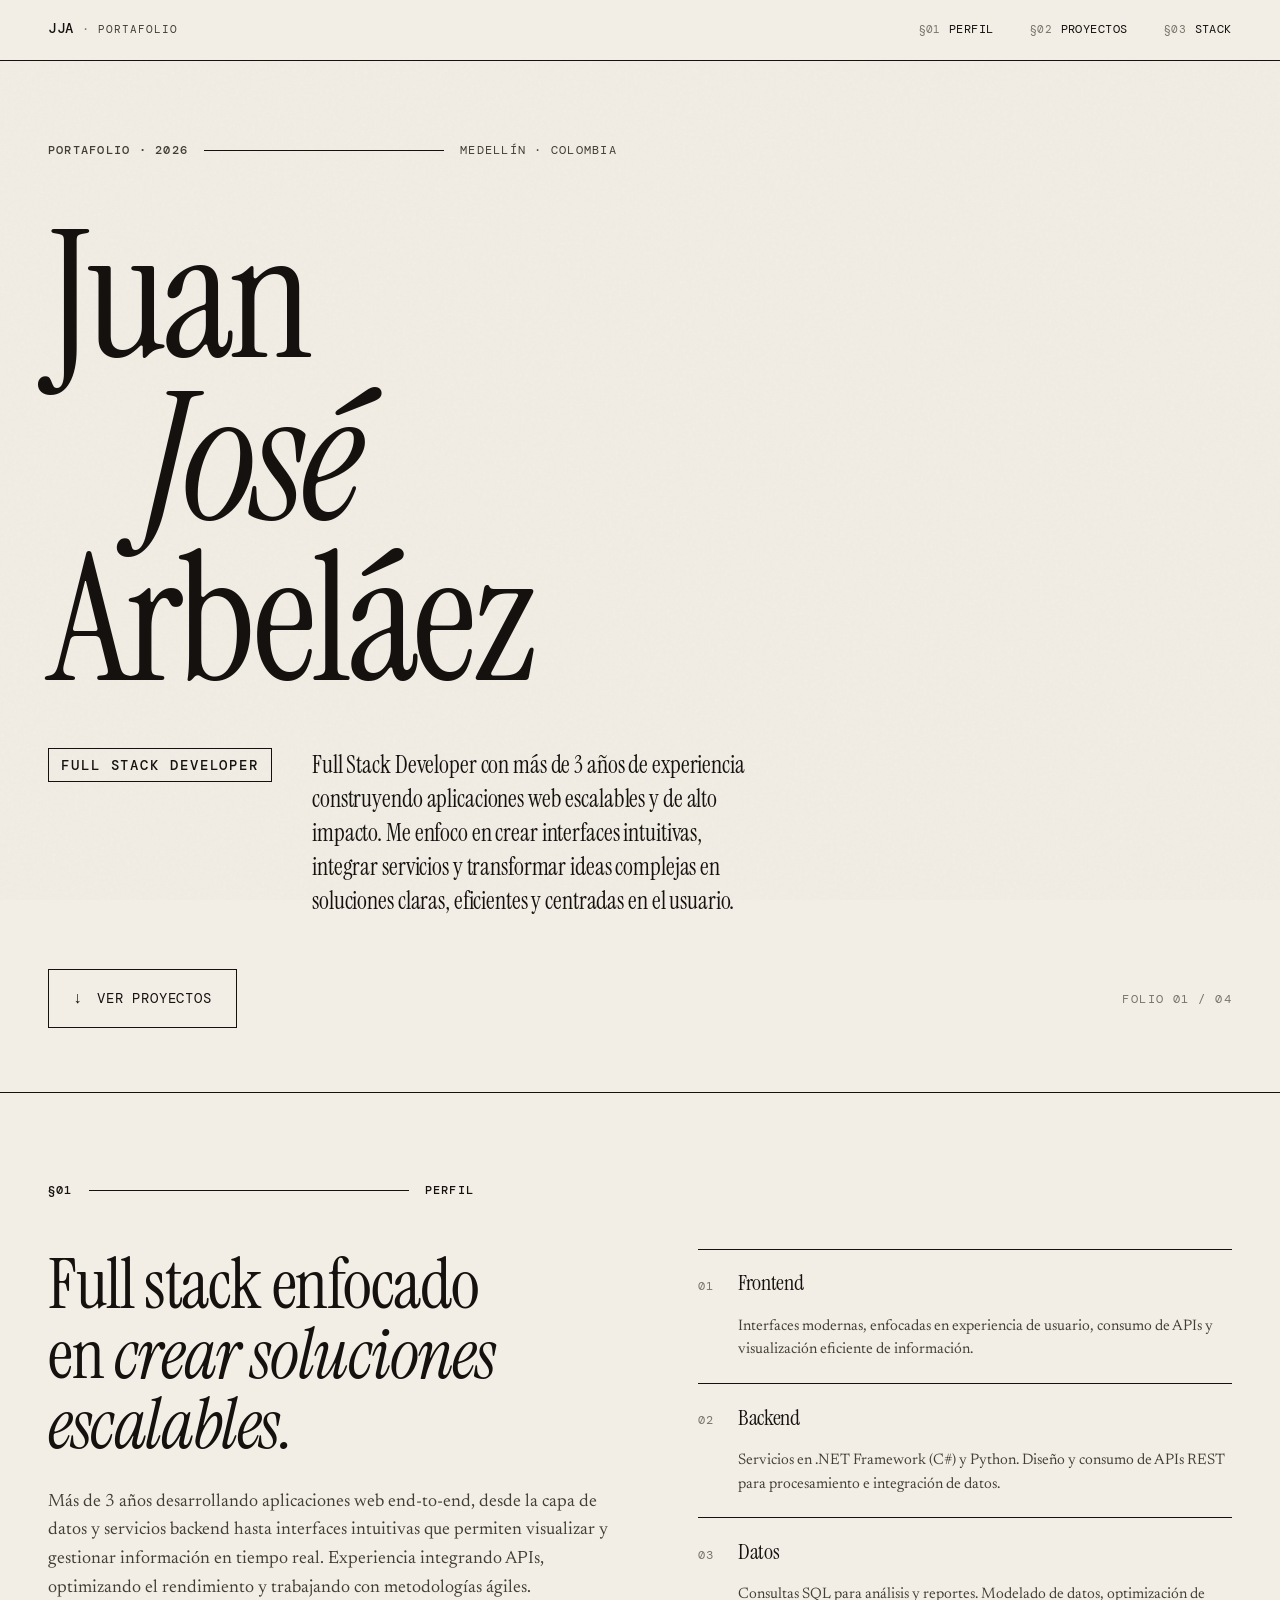
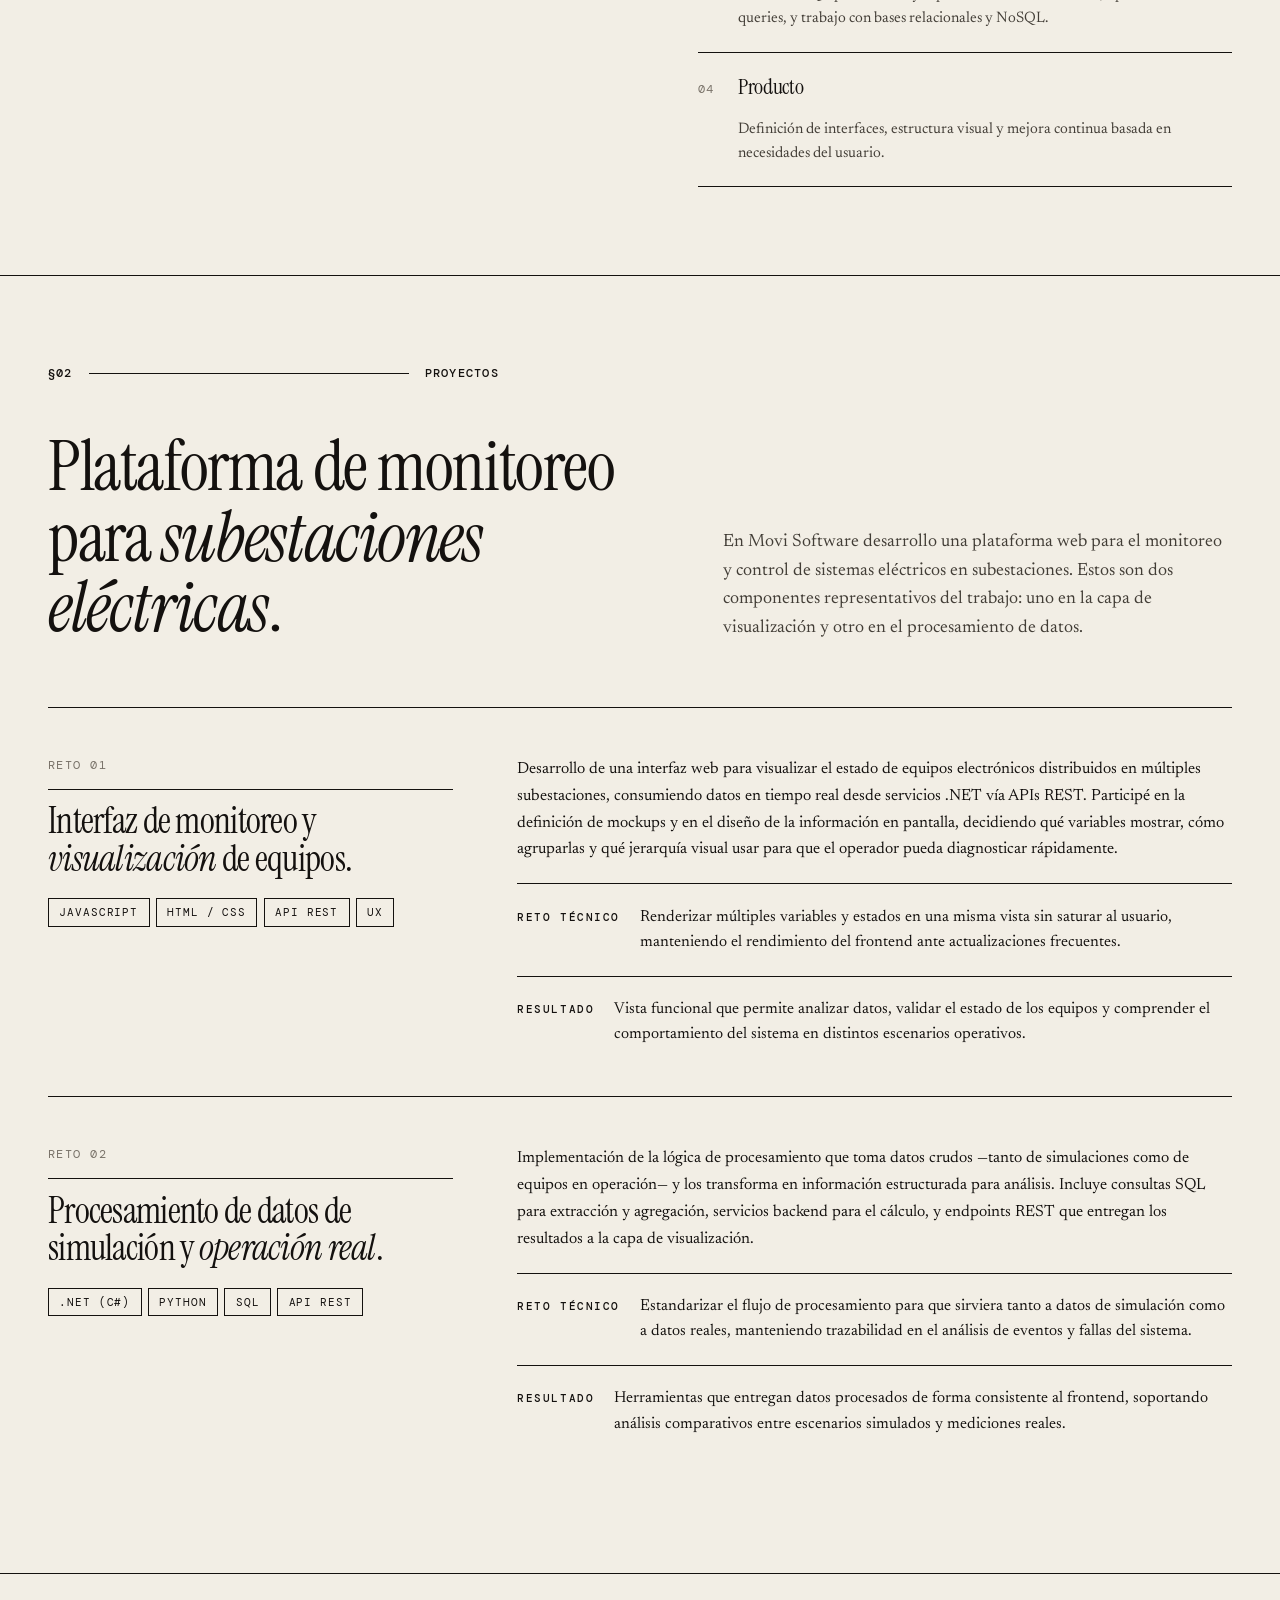
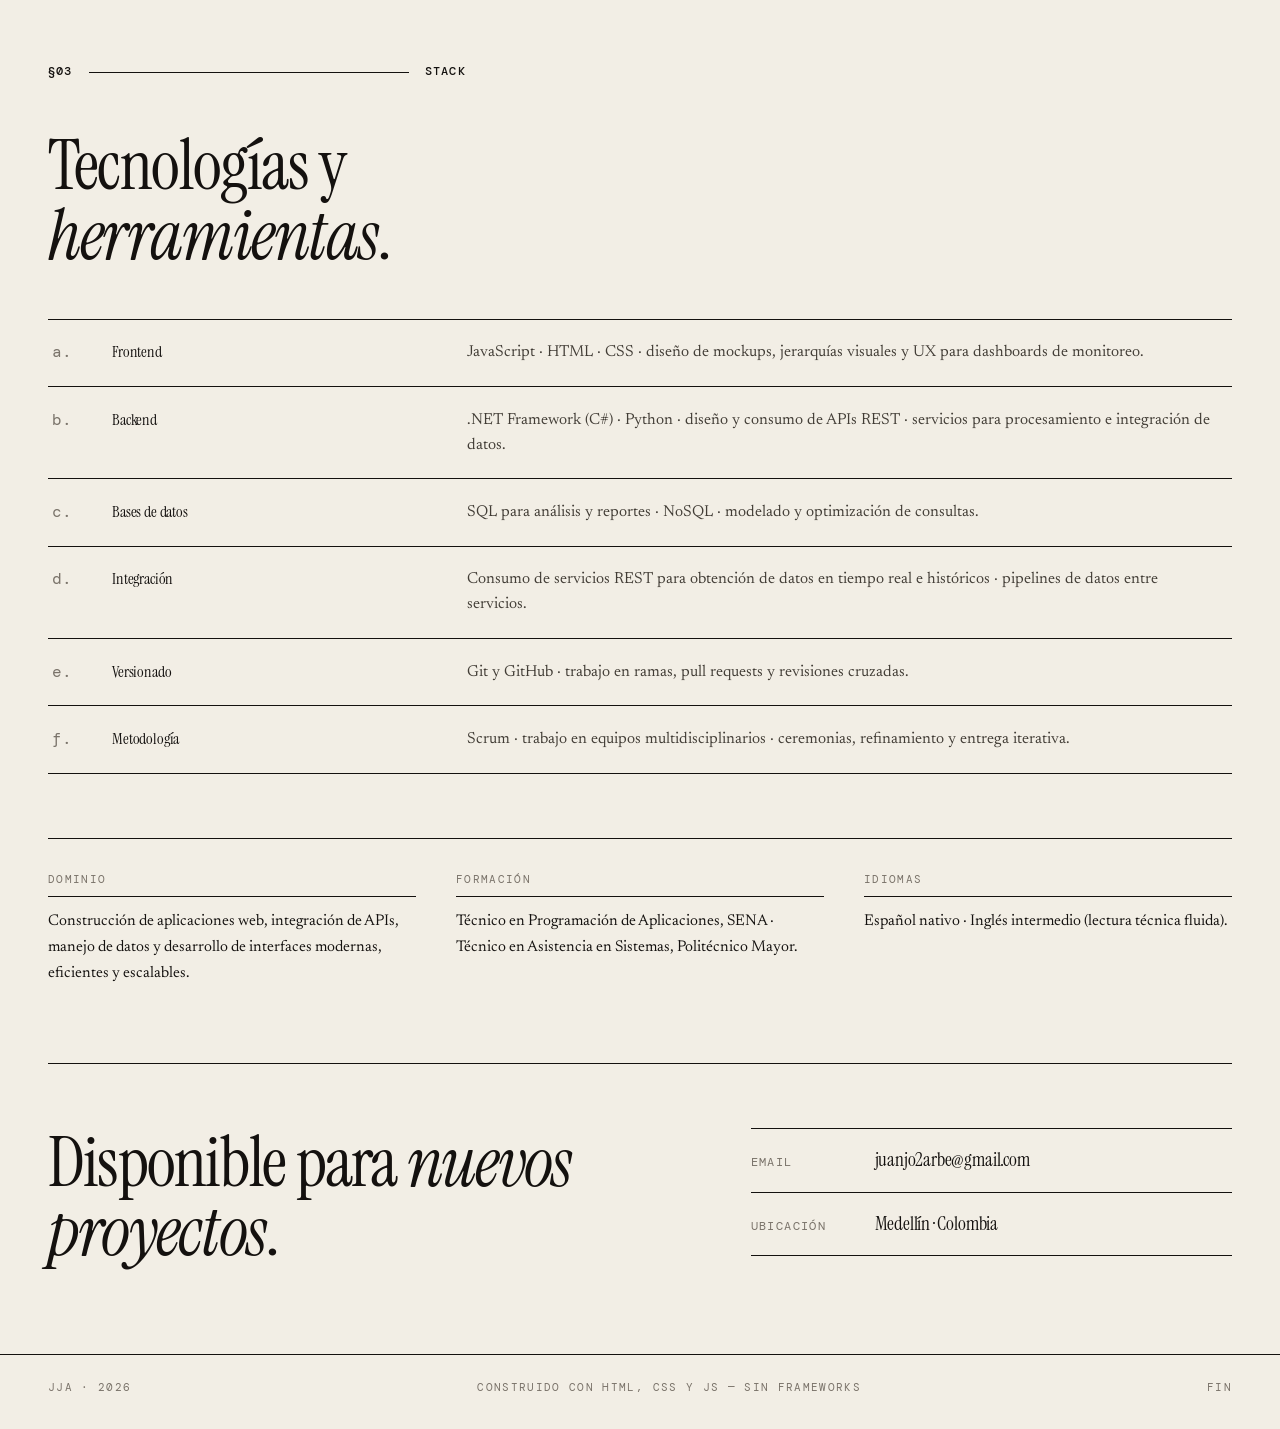
==== commit 77e0a9cd: "Cambios de descripciones a portafolio" ====
--- a/index.html
+++ b/index.html
@@ -3,11 +3,10 @@
 <head>
   <meta charset="UTF-8">
   <meta name="viewport" content="width=device-width, initial-scale=1.0">
-  <meta name="description" content="Juan José Arbeláez — Full Stack Developer. JavaScript, .NET (C#), Python. Plataformas web para automatización de subestaciones eléctricas.">
+  <meta name="description" content="Full Stack Developer con +3 años de experiencia construyendo aplicaciones web escalables, integrando APIs y creando interfaces modernas centradas en el usuario.">
   <meta name="author" content="Juan José Arbeláez Castro">
   <meta property="og:title" content="Juan José Arbeláez — Full Stack Developer">
-  <meta property="og:description" content="Portafolio. JavaScript, .NET (C#), Python. SCADA y automatización industrial.">
-
+<meta property="og:description" content="Construyo aplicaciones web eficientes, conectando datos, servicios e interfaces para crear soluciones claras y escalables.">
   <title>Juan José Arbeláez — Full Stack Developer</title>
 
   <link rel="preconnect" href="https://fonts.googleapis.com">
@@ -264,7 +263,7 @@
       <div class="stack-item">
         <div class="stack-label">Dominio</div>
         <p class="stack-content">
-          Plataformas web para automatización industrial · monitoreo y control de subestaciones eléctricas · análisis de eventos y fallas.
+          Construcción de aplicaciones web, integración de APIs, manejo de datos y desarrollo de interfaces modernas, eficientes y escalables.
         </p>
       </div>
       <div class="stack-item">
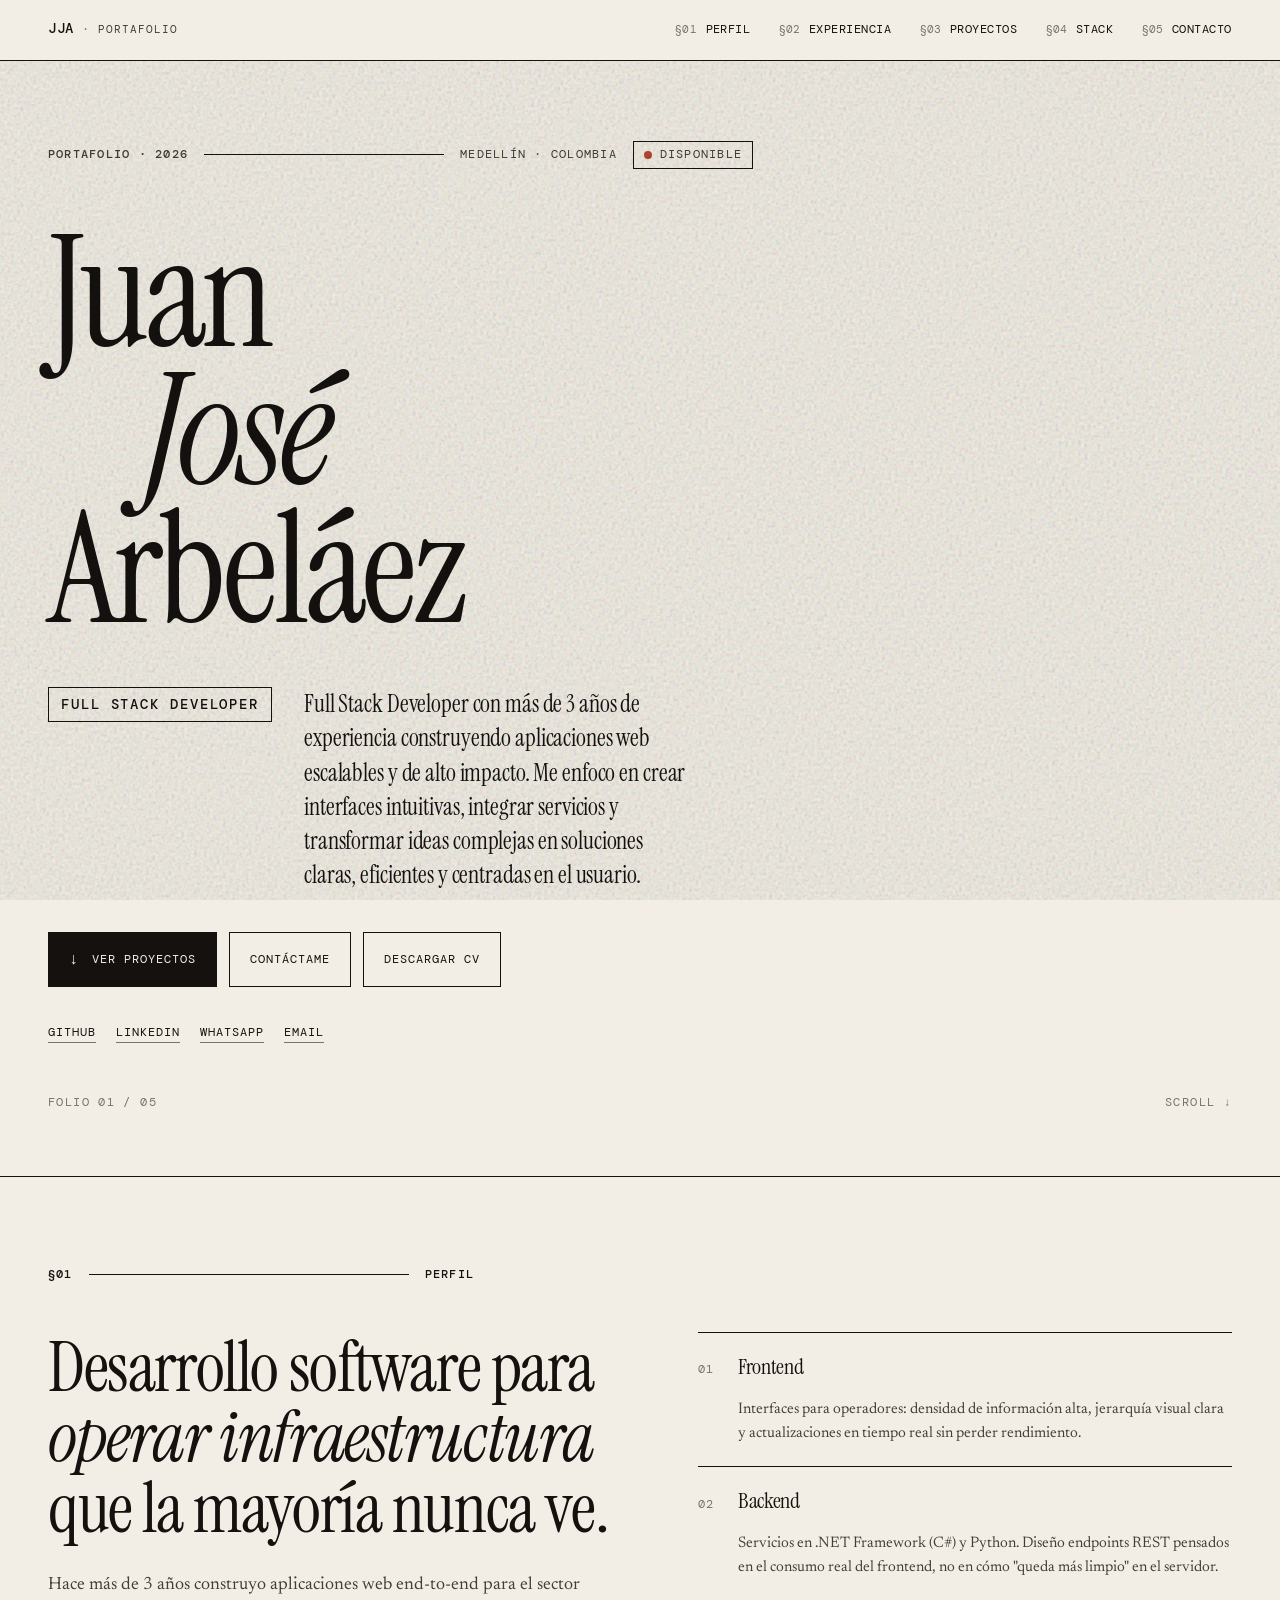
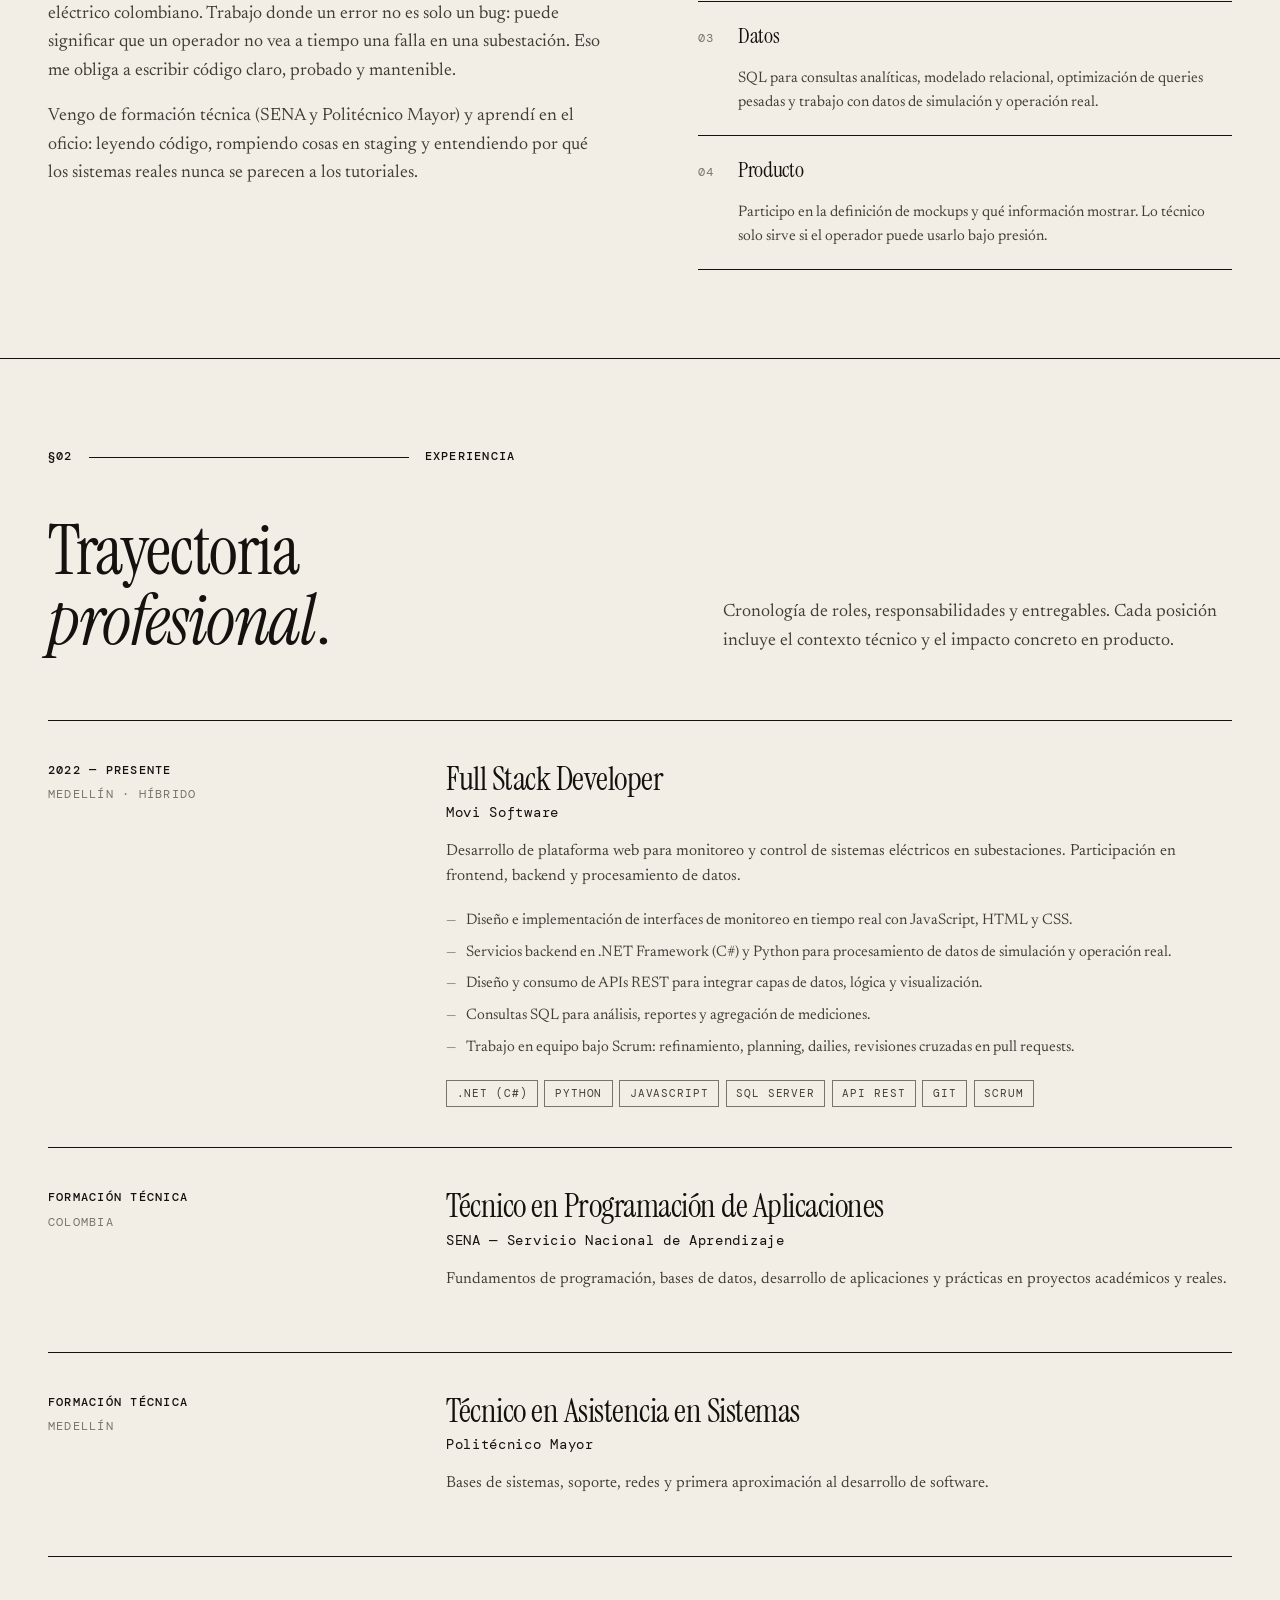
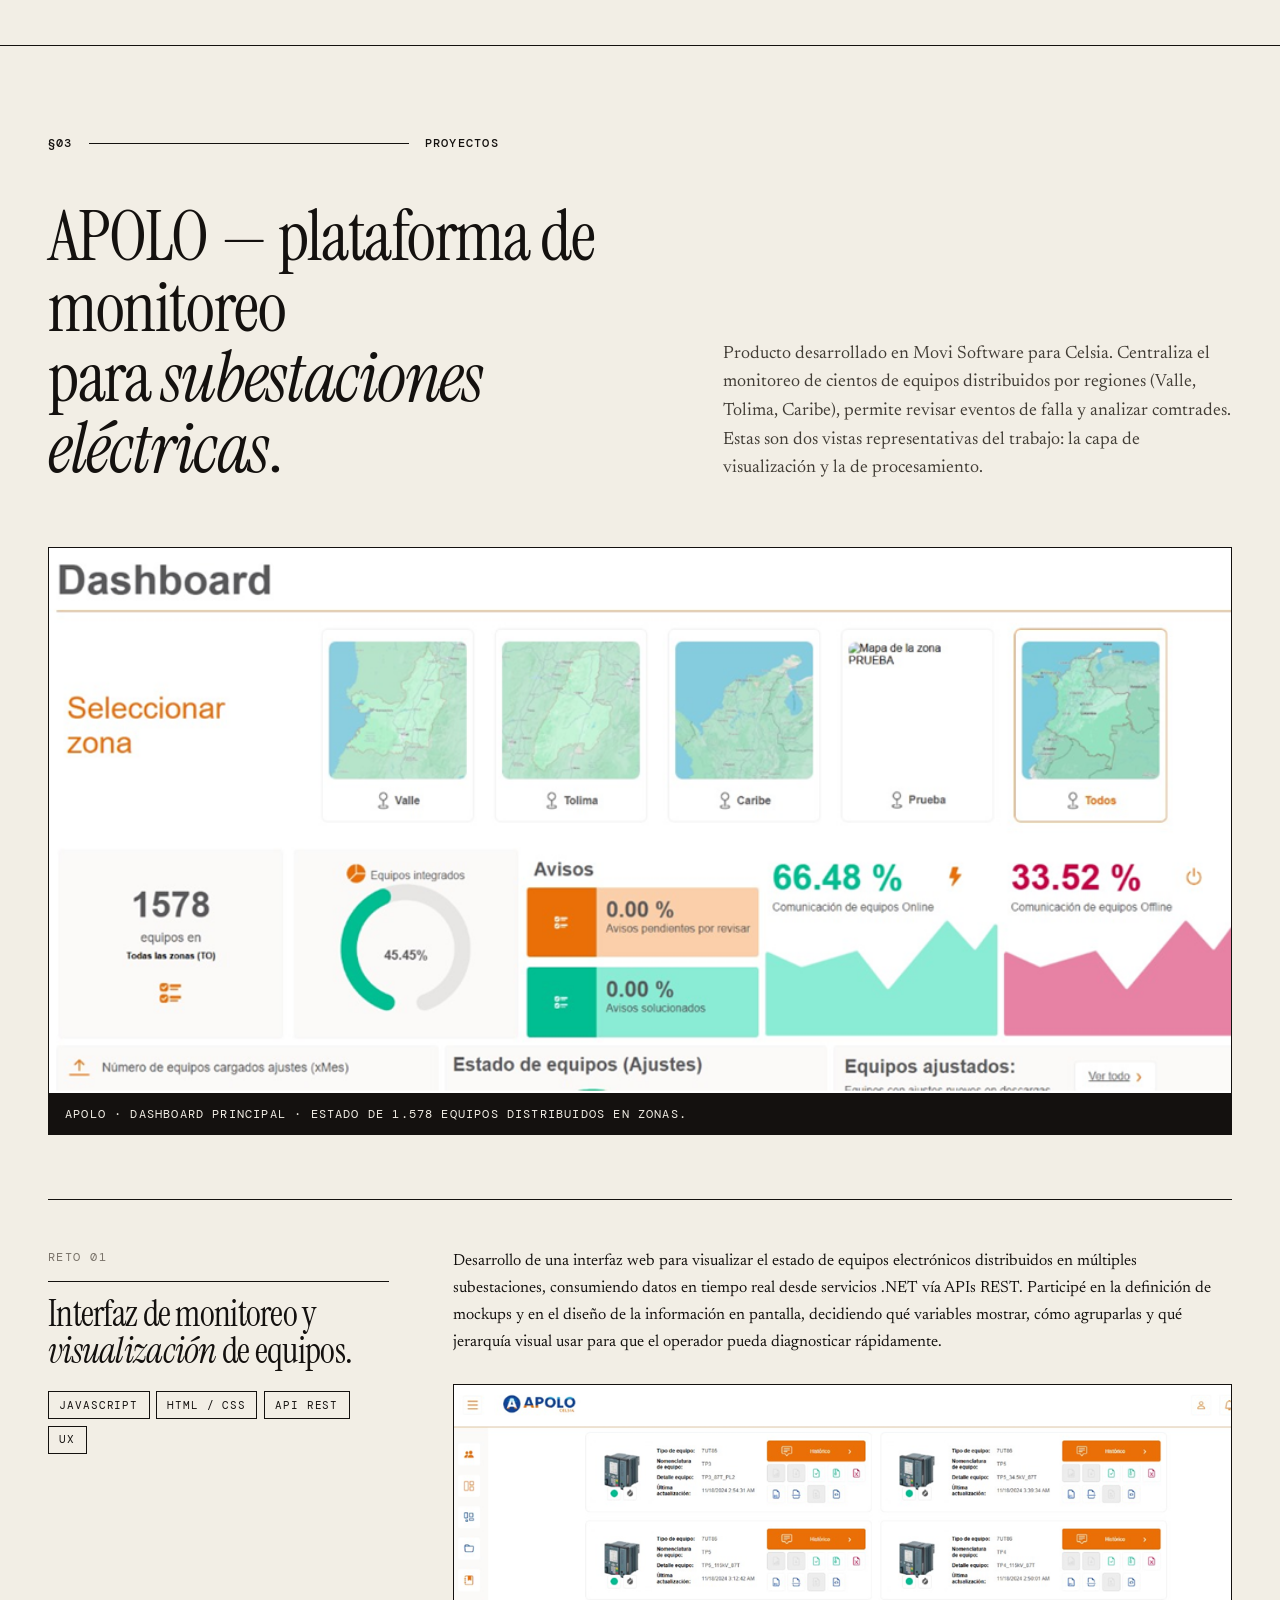
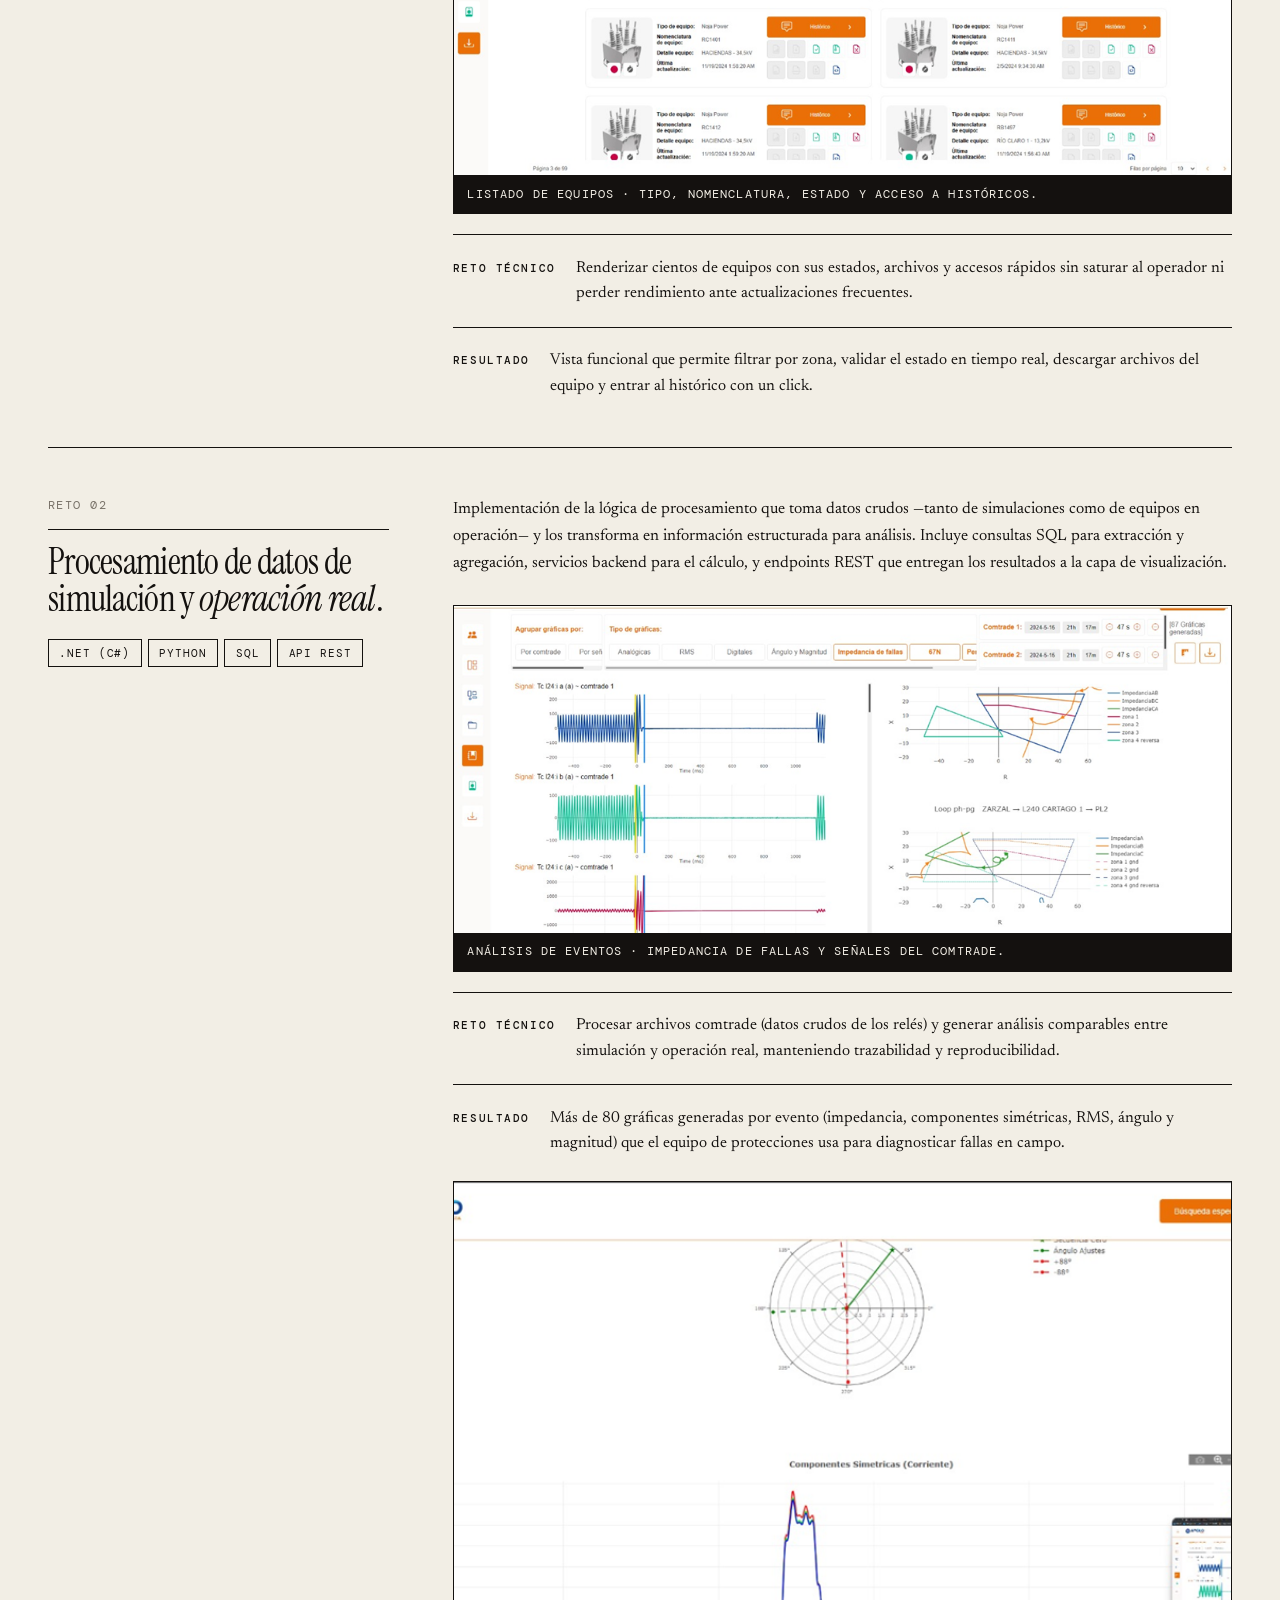
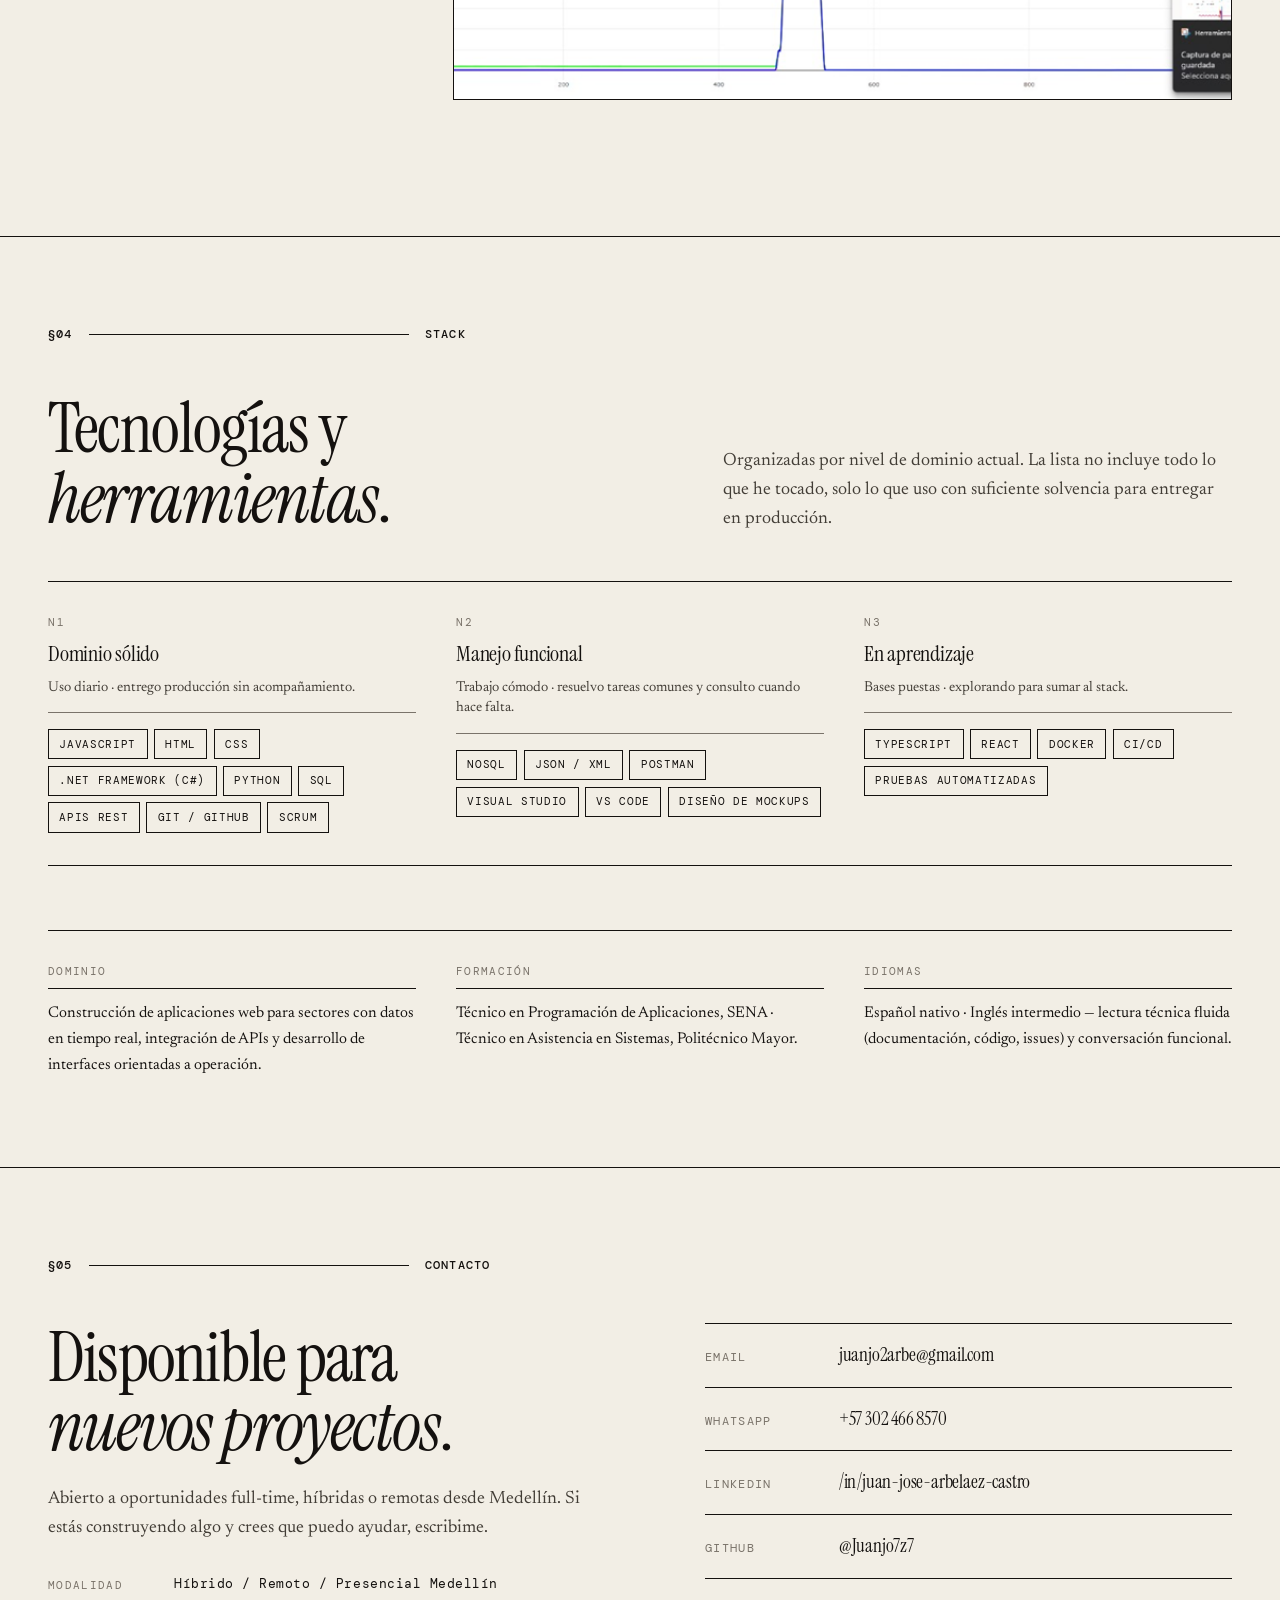
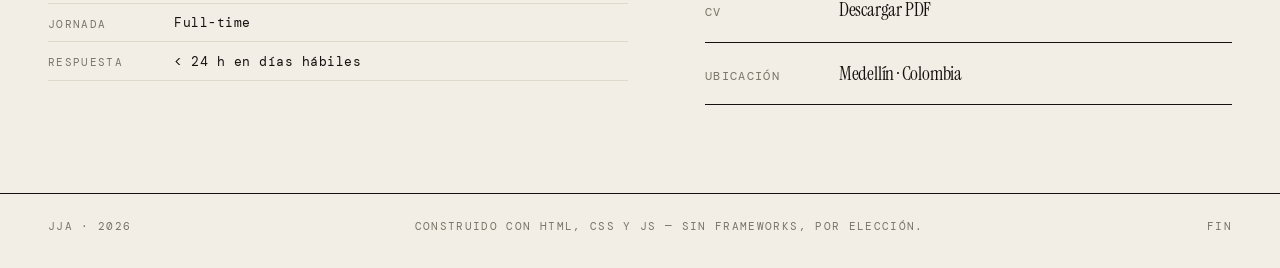
==== commit 0368dcb7: "Se agregan imagenes de proyectos y secciones y diseño" ====
--- a/index.html
+++ b/index.html
@@ -3,18 +3,55 @@
 <head>
   <meta charset="UTF-8">
   <meta name="viewport" content="width=device-width, initial-scale=1.0">
-  <meta name="description" content="Full Stack Developer con +3 años de experiencia construyendo aplicaciones web escalables, integrando APIs y creando interfaces modernas centradas en el usuario.">
+  <meta name="theme-color" content="#F2EEE5">
+
+  <!-- SEO -->
+  <title>Juan José Arbeláez — Full Stack Developer · Medellín</title>
+  <meta name="description" content="Full Stack Developer con +3 años construyendo plataformas web para el sector eléctrico. Especializado en .NET (C#), Python, JavaScript y APIs REST. Disponible en Medellín, Colombia.">
   <meta name="author" content="Juan José Arbeláez Castro">
+  <meta name="keywords" content="Full Stack Developer Medellín, Desarrollador Web Colombia, .NET C#, Python, JavaScript, APIs REST, SQL, Juan José Arbeláez">
+  <link rel="canonical" href="https://juanjo7z7.github.io/Portafolio/">
+
+  <!-- Open Graph -->
+  <meta property="og:type" content="website">
+  <meta property="og:locale" content="es_CO">
   <meta property="og:title" content="Juan José Arbeláez — Full Stack Developer">
-<meta property="og:description" content="Construyo aplicaciones web eficientes, conectando datos, servicios e interfaces para crear soluciones claras y escalables.">
-  <title>Juan José Arbeláez — Full Stack Developer</title>
-
+  <meta property="og:description" content="Construyo plataformas web para el sector eléctrico. +3 años de experiencia con .NET, Python y JavaScript. Medellín, Colombia.">
+  <meta property="og:url" content="https://juanjo7z7.github.io/Portafolio/">
+  <meta property="og:image" content="assets/images/projects/apolo-dashboard.png">
+  <meta property="og:image:width" content="1200">
+  <meta property="og:image:height" content="630">
+
+  <!-- Twitter -->
+  <meta name="twitter:card" content="summary_large_image">
+  <meta name="twitter:title" content="Juan José Arbeláez — Full Stack Developer">
+  <meta name="twitter:description" content="Construyo plataformas web para el sector eléctrico. +3 años de experiencia con .NET, Python y JavaScript.">
+  <meta name="twitter:image" content="assets/images/projects/apolo-dashboard.png">
+
+  <!-- Fonts -->
   <link rel="preconnect" href="https://fonts.googleapis.com">
   <link rel="preconnect" href="https://fonts.gstatic.com" crossorigin>
-  <link href="https://fonts.googleapis.com/css2?family=Instrument+Serif:ital@0;1&family=Newsreader:ital,opsz,wght@0,6..72,300;0,6..72,400;0,6..72,500;0,6..72,600;1,6..72,300;1,6..72,400&family=DM+Mono:wght@400;500&display=swap" rel="stylesheet">
+  <link href="https://fonts.googleapis.com/css2?family=Instrument+Serif:ital@0;1&family=Newsreader:ital,opsz,wght@0,6..72,400;0,6..72,500;1,6..72,400&family=DM+Mono:wght@400;500&display=swap" rel="stylesheet">
 
   <link rel="stylesheet" href="assets/styles.css">
   <link rel="icon" href="data:image/svg+xml,%3Csvg xmlns='http://www.w3.org/2000/svg' viewBox='0 0 100 100'%3E%3Ctext y='.86em' x='6' font-size='90' font-family='Georgia' font-style='italic'%3EJ%3C/text%3E%3C/svg%3E">
+
+  <!-- JSON-LD Schema -->
+  <script type="application/ld+json">
+  {
+    "@context": "https://schema.org",
+    "@type": "Person",
+    "name": "Juan José Arbeláez Castro",
+    "jobTitle": "Full Stack Developer",
+    "email": "mailto:juanjo2arbe@gmail.com",
+    "address": {
+      "@type": "PostalAddress",
+      "addressLocality": "Medellín",
+      "addressCountry": "CO"
+    },
+    "knowsAbout": ["JavaScript", ".NET", "C#", "Python", "SQL", "APIs REST", "HTML", "CSS"]
+  }
+  </script>
 </head>
 <body>
 
@@ -32,8 +69,10 @@
       </a>
       <ol class="nav-index">
         <li><a href="#about"><span class="num">§01</span><span class="lbl">Perfil</span></a></li>
-        <li><a href="#work"><span class="num">§02</span><span class="lbl">Proyectos</span></a></li>
-        <li><a href="#skills"><span class="num">§03</span><span class="lbl">Stack</span></a></li>
+        <li><a href="#experience"><span class="num">§02</span><span class="lbl">Experiencia</span></a></li>
+        <li><a href="#work"><span class="num">§03</span><span class="lbl">Proyectos</span></a></li>
+        <li><a href="#skills"><span class="num">§04</span><span class="lbl">Stack</span></a></li>
+        <li><a href="#contact"><span class="num">§05</span><span class="lbl">Contacto</span></a></li>
       </ol>
     </div>
   </nav>
@@ -46,27 +85,55 @@
       <span class="hero-meta-tag">Portafolio · 2026</span>
       <span class="hero-meta-rule" aria-hidden="true"></span>
       <span class="hero-meta-loc">Medellín · Colombia</span>
-    </div>
-
-    <h1 class="hero-name">
-      <span class="hero-name-line">Juan</span>
-      <span class="hero-name-line hero-name-italic">José</span>
-      <span class="hero-name-line">Arbeláez</span>
-    </h1>
-
-    <div class="hero-statement">
-      <p class="hero-role">Full Stack Developer</p>
-      <p class="hero-pitch">
-        Full Stack Developer con más de 3 años de experiencia construyendo aplicaciones web escalables y de alto impacto. Me enfoco en crear interfaces intuitivas, integrar servicios y transformar ideas complejas en soluciones claras, eficientes y centradas en el usuario.
-      </p>
+      <span class="hero-meta-status">
+        <span class="status-dot" aria-hidden="true"></span>
+        Disponible
+      </span>
+    </div>
+
+    <div class="hero-grid">
+      <div class="hero-text">
+        <h1 class="hero-name">
+          <span class="hero-name-line">Juan</span>
+          <span class="hero-name-line hero-name-italic">José</span>
+          <span class="hero-name-line">Arbeláez</span>
+        </h1>
+
+        <div class="hero-statement">
+          <p class="hero-role">Full Stack Developer</p>
+          <p class="hero-pitch">
+            Full Stack Developer con más de 3 años de experiencia construyendo aplicaciones web escalables y de alto impacto. Me enfoco en crear interfaces intuitivas, integrar servicios y transformar ideas complejas en soluciones claras, eficientes y centradas en el usuario.
+          </p>
+        </div>
+
+        <div class="hero-actions">
+          <a href="#work" class="hero-link hero-link-primary">
+            <span class="hero-link-arrow" aria-hidden="true">↓</span>
+            Ver proyectos
+          </a>
+          <a href="#contact" class="hero-link hero-link-secondary">
+            Contáctame
+          </a>
+          <!-- TODO Juan José: reemplazar href con la URL real del CV PDF (subir a assets/files/CV-Juan-Jose-Arbelaez.pdf) -->
+          <a href="assets/files/CV-Juan-Jose-Arbelaez.pdf" class="hero-link hero-link-secondary" download>
+            Descargar CV
+          </a>
+        </div>
+
+        <ul class="hero-social" aria-label="Redes y enlaces">
+          <!-- TODO Juan José: confirmar / reemplazar usuarios reales -->
+          <li><a href="https://github.com/Juanjo7z7" target="_blank" rel="noopener" aria-label="GitHub">GitHub</a></li>
+          <li><a href="https://www.linkedin.com/in/juan-jos%C3%A9-arbelaez-castro-130203265/" target="_blank" rel="noopener" aria-label="LinkedIn">LinkedIn</a></li>
+          <li><a href="https://wa.me/573024668570" target="_blank" rel="noopener" aria-label="WhatsApp">WhatsApp</a></li>
+          <li><a href="mailto:juanjo2arbe@gmail.com" aria-label="Email">Email</a></li>
+        </ul>
+      </div>
+
     </div>
 
     <div class="hero-foot">
-      <a href="#work" class="hero-link">
-        <span class="hero-link-arrow" aria-hidden="true">↓</span>
-        Ver proyectos
-      </a>
-      <span class="hero-foot-meta">FOLIO 01 / 04</span>
+      <span class="hero-foot-meta">FOLIO 01 / 05</span>
+      <span class="hero-foot-meta hero-foot-meta-end">Scroll ↓</span>
     </div>
   </header>
 
@@ -82,12 +149,16 @@
 
     <div class="section-grid">
       <div class="section-headline">
-        <h2 class="display"> 
-          Full stack enfocado <br>
-          en <em>crear soluciones escalables.</em>
+        <h2 class="display">
+          Desarrollo software para<br>
+          <em>operar infraestructura</em><br>
+          que la mayoría nunca ve.
         </h2>
         <p class="lead">
-          Más de 3 años desarrollando aplicaciones web end-to-end, desde la capa de datos y servicios backend hasta interfaces intuitivas que permiten visualizar y gestionar información en tiempo real. Experiencia integrando APIs, optimizando el rendimiento y trabajando con metodologías ágiles. 
+          Hace más de 3 años construyo aplicaciones web end-to-end para el sector eléctrico colombiano. Trabajo donde un error no es solo un bug: puede significar que un operador no vea a tiempo una falla en una subestación. Eso me obliga a escribir código claro, probado y mantenible.
+        </p>
+        <p class="lead">
+          Vengo de formación técnica (SENA y Politécnico Mayor) y aprendí en el oficio: leyendo código, rompiendo cosas en staging y entendiendo por qué los sistemas reales nunca se parecen a los tutoriales.
         </p>
       </div>
 
@@ -95,48 +166,149 @@
         <li class="principle">
           <span class="principle-num">01</span>
           <h3>Frontend</h3>
-          <p>Interfaces modernas, enfocadas en experiencia de usuario, consumo de APIs y visualización eficiente de información.</p>
+          <p>Interfaces para operadores: densidad de información alta, jerarquía visual clara y actualizaciones en tiempo real sin perder rendimiento.</p>
         </li>
         <li class="principle">
           <span class="principle-num">02</span>
           <h3>Backend</h3>
-          <p>Servicios en .NET Framework (C#) y Python. Diseño y consumo de APIs REST para procesamiento e integración de datos.</p>
+          <p>Servicios en .NET Framework (C#) y Python. Diseño endpoints REST pensados en el consumo real del frontend, no en cómo "queda más limpio" en el servidor.</p>
         </li>
         <li class="principle">
           <span class="principle-num">03</span>
           <h3>Datos</h3>
-          <p>Consultas SQL para análisis y reportes. Modelado de datos, optimización de queries, y trabajo con bases relacionales y NoSQL.</p>
+          <p>SQL para consultas analíticas, modelado relacional, optimización de queries pesadas y trabajo con datos de simulación y operación real.</p>
         </li>
         <li class="principle">
           <span class="principle-num">04</span>
           <h3>Producto</h3>
-          <p>Definición de interfaces, estructura visual y mejora continua basada en necesidades del usuario.</p>
+          <p>Participo en la definición de mockups y qué información mostrar. Lo técnico solo sirve si el operador puede usarlo bajo presión.</p>
         </li>
       </ol>
     </div>
   </section>
 
   <!-- ========================================================================
-       §02 — PROYECTOS
-       ==================================================================== -->
-  <section class="section section-work" id="work">
+       §02 — EXPERIENCIA
+       ==================================================================== -->
+  <section class="section section-experience" id="experience">
     <div class="section-mark">
       <span class="section-num">§02</span>
       <span class="section-rule" aria-hidden="true"></span>
+      <span class="section-tag">Experiencia</span>
+    </div>
+
+    <div class="experience-intro">
+      <h2 class="display">
+        Trayectoria<br>
+        <em>profesional</em>.
+      </h2>
+      <p class="lead">
+        Cronología de roles, responsabilidades y entregables. Cada posición incluye el contexto técnico y el impacto concreto en producto.
+      </p>
+    </div>
+
+    <ol class="timeline">
+      <li class="timeline-item">
+        <div class="timeline-period">
+          <span class="timeline-date">2022 — Presente</span>
+          <span class="timeline-loc">Medellín · Híbrido</span>
+        </div>
+        <div class="timeline-body">
+          <h3 class="timeline-role">Full Stack Developer</h3>
+          <p class="timeline-company">Movi Software</p>
+          <p class="timeline-summary">
+            Desarrollo de plataforma web para monitoreo y control de sistemas eléctricos en subestaciones. Participación en frontend, backend y procesamiento de datos.
+          </p>
+          <ul class="timeline-bullets">
+            <li>Diseño e implementación de interfaces de monitoreo en tiempo real con JavaScript, HTML y CSS.</li>
+            <li>Servicios backend en .NET Framework (C#) y Python para procesamiento de datos de simulación y operación real.</li>
+            <li>Diseño y consumo de APIs REST para integrar capas de datos, lógica y visualización.</li>
+            <li>Consultas SQL para análisis, reportes y agregación de mediciones.</li>
+            <li>Trabajo en equipo bajo Scrum: refinamiento, planning, dailies, revisiones cruzadas en pull requests.</li>
+          </ul>
+          <ul class="timeline-stack">
+            <li>.NET (C#)</li>
+            <li>Python</li>
+            <li>JavaScript</li>
+            <li>SQL Server</li>
+            <li>API REST</li>
+            <li>Git</li>
+            <li>Scrum</li>
+          </ul>
+        </div>
+      </li>
+
+      <!-- TODO Juan José: agregar formación o experiencias anteriores aquí
+           Plantilla:
+      <li class="timeline-item">
+        <div class="timeline-period">
+          <span class="timeline-date">AÑO — AÑO</span>
+          <span class="timeline-loc">CIUDAD</span>
+        </div>
+        <div class="timeline-body">
+          <h3 class="timeline-role">ROL</h3>
+          <p class="timeline-company">EMPRESA / INSTITUCIÓN</p>
+          <p class="timeline-summary">RESUMEN.</p>
+          <ul class="timeline-bullets"><li>BULLET</li></ul>
+          <ul class="timeline-stack"><li>STACK</li></ul>
+        </div>
+      </li>
+      -->
+
+      <li class="timeline-item">
+        <div class="timeline-period">
+          <span class="timeline-date">Formación técnica</span>
+          <span class="timeline-loc">Colombia</span>
+        </div>
+        <div class="timeline-body">
+          <h3 class="timeline-role">Técnico en Programación de Aplicaciones</h3>
+          <p class="timeline-company">SENA — Servicio Nacional de Aprendizaje</p>
+          <p class="timeline-summary">
+            Fundamentos de programación, bases de datos, desarrollo de aplicaciones y prácticas en proyectos académicos y reales.
+          </p>
+        </div>
+      </li>
+
+      <li class="timeline-item">
+        <div class="timeline-period">
+          <span class="timeline-date">Formación técnica</span>
+          <span class="timeline-loc">Medellín</span>
+        </div>
+        <div class="timeline-body">
+          <h3 class="timeline-role">Técnico en Asistencia en Sistemas</h3>
+          <p class="timeline-company">Politécnico Mayor</p>
+          <p class="timeline-summary">
+            Bases de sistemas, soporte, redes y primera aproximación al desarrollo de software.
+          </p>
+        </div>
+      </li>
+    </ol>
+  </section>
+
+  <!-- ========================================================================
+       §03 — PROYECTOS (Movi Software)
+       ==================================================================== -->
+  <section class="section section-work" id="work">
+    <div class="section-mark">
+      <span class="section-num">§03</span>
+      <span class="section-rule" aria-hidden="true"></span>
       <span class="section-tag">Proyectos</span>
     </div>
 
     <div class="work-intro">
       <h2 class="display">
-        Plataforma de monitoreo<br>
+        APOLO — plataforma de monitoreo<br>
         para <em>subestaciones eléctricas</em>.
       </h2>
       <p class="lead">
-        En Movi Software desarrollo una plataforma web para el monitoreo y control de sistemas
-        eléctricos en subestaciones. Estos son dos componentes representativos del trabajo:
-        uno en la capa de visualización y otro en el procesamiento de datos.
+        Producto desarrollado en Movi Software para Celsia. Centraliza el monitoreo de cientos de equipos distribuidos por regiones (Valle, Tolima, Caribe), permite revisar eventos de falla y analizar comtrades. Estas son dos vistas representativas del trabajo: la capa de visualización y la de procesamiento.
       </p>
     </div>
+
+    <figure class="work-hero">
+      <img src="assets/images/projects/apolo-dashboard.png" alt="Dashboard principal de APOLO mostrando selector de zonas y métricas de equipos" loading="lazy">
+      <figcaption>APOLO · Dashboard principal · estado de 1.578 equipos distribuidos en zonas.</figcaption>
+    </figure>
 
     <div class="cases">
       <article class="case">
@@ -155,19 +327,21 @@
 
         <div class="case-body">
           <p>
-            Desarrollo de una interfaz web para visualizar el estado de equipos electrónicos
-            distribuidos en múltiples subestaciones, consumiendo datos en tiempo real desde
-            servicios .NET vía APIs REST. Participé en la definición de mockups y en el diseño
-            de la información en pantalla, decidiendo qué variables mostrar, cómo agruparlas y
-            qué jerarquía visual usar para que el operador pueda diagnosticar rápidamente.
+            Desarrollo de una interfaz web para visualizar el estado de equipos electrónicos distribuidos en múltiples subestaciones, consumiendo datos en tiempo real desde servicios .NET vía APIs REST. Participé en la definición de mockups y en el diseño de la información en pantalla, decidiendo qué variables mostrar, cómo agruparlas y qué jerarquía visual usar para que el operador pueda diagnosticar rápidamente.
           </p>
+
+          <figure class="case-figure">
+            <img src="assets/images/projects/apolo-equipos.png" alt="Listado de equipos eléctricos (7UT86, Noja Power) con tipo, nomenclatura, última actualización e históricos" loading="lazy">
+            <figcaption>Listado de equipos · tipo, nomenclatura, estado y acceso a históricos.</figcaption>
+          </figure>
+
           <div class="case-takeaway">
             <span class="case-takeaway-label">Reto técnico</span>
-            <p>Renderizar múltiples variables y estados en una misma vista sin saturar al usuario, manteniendo el rendimiento del frontend ante actualizaciones frecuentes.</p>
+            <p>Renderizar cientos de equipos con sus estados, archivos y accesos rápidos sin saturar al operador ni perder rendimiento ante actualizaciones frecuentes.</p>
           </div>
           <div class="case-takeaway">
             <span class="case-takeaway-label">Resultado</span>
-            <p>Vista funcional que permite analizar datos, validar el estado de los equipos y comprender el comportamiento del sistema en distintos escenarios operativos.</p>
+            <p>Vista funcional que permite filtrar por zona, validar el estado en tiempo real, descargar archivos del equipo y entrar al histórico con un click.</p>
           </div>
         </div>
       </article>
@@ -188,31 +362,39 @@
 
         <div class="case-body">
           <p>
-            Implementación de la lógica de procesamiento que toma datos crudos —tanto de
-            simulaciones como de equipos en operación— y los transforma en información
-            estructurada para análisis. Incluye consultas SQL para extracción y agregación,
-            servicios backend para el cálculo, y endpoints REST que entregan los resultados
-            a la capa de visualización.
+            Implementación de la lógica de procesamiento que toma datos crudos —tanto de simulaciones como de equipos en operación— y los transforma en información estructurada para análisis. Incluye consultas SQL para extracción y agregación, servicios backend para el cálculo, y endpoints REST que entregan los resultados a la capa de visualización.
           </p>
+
+          <figure class="case-figure">
+            <img src="assets/images/projects/apolo-analisis-eventos.png" alt="Vista de análisis de eventos con gráficas de impedancia de fallas y señales del comtrade" loading="lazy">
+            <figcaption>Análisis de eventos · impedancia de fallas y señales del comtrade.</figcaption>
+          </figure>
+
           <div class="case-takeaway">
             <span class="case-takeaway-label">Reto técnico</span>
-            <p>Estandarizar el flujo de procesamiento para que sirviera tanto a datos de simulación como a datos reales, manteniendo trazabilidad en el análisis de eventos y fallas del sistema.</p>
+            <p>Procesar archivos comtrade (datos crudos de los relés) y generar análisis comparables entre simulación y operación real, manteniendo trazabilidad y reproducibilidad.</p>
           </div>
           <div class="case-takeaway">
             <span class="case-takeaway-label">Resultado</span>
-            <p>Herramientas que entregan datos procesados de forma consistente al frontend, soportando análisis comparativos entre escenarios simulados y mediciones reales.</p>
+            <p>Más de 80 gráficas generadas por evento (impedancia, componentes simétricas, RMS, ángulo y magnitud) que el equipo de protecciones usa para diagnosticar fallas en campo.</p>
           </div>
+
+          <div class="case-gallery" aria-label="Más capturas del proyecto">
+            <a href="assets/images/projects/apolo-componentes-simetricas.png" class="case-gallery-item" target="_blank" rel="noopener">
+              <img src="assets/images/projects/apolo-componentes-simetricas.png" alt="Gráfica de componentes simétricas de corriente">
+            </a>
+          </div>
         </div>
       </article>
     </div>
   </section>
 
   <!-- ========================================================================
-       §03 — STACK + CONTACTO
+       §04 — STACK
        ==================================================================== -->
   <section class="section section-skills" id="skills">
     <div class="section-mark">
-      <span class="section-num">§03</span>
+      <span class="section-num">§04</span>
       <span class="section-rule" aria-hidden="true"></span>
       <span class="section-tag">Stack</span>
     </div>
@@ -222,48 +404,70 @@
         Tecnologías y<br>
         <em>herramientas</em>.
       </h2>
-    </div>
-
-    <table class="ledger" aria-label="Stack técnico">
-      <tbody>
-        <tr>
-          <td class="ledger-num">a.</td>
-          <td class="ledger-key">Frontend</td>
-          <td class="ledger-val">JavaScript · HTML · CSS · diseño de mockups, jerarquías visuales y UX para dashboards de monitoreo.</td>
-        </tr>
-        <tr>
-          <td class="ledger-num">b.</td>
-          <td class="ledger-key">Backend</td>
-          <td class="ledger-val">.NET Framework (C#) · Python · diseño y consumo de APIs REST · servicios para procesamiento e integración de datos.</td>
-        </tr>
-        <tr>
-          <td class="ledger-num">c.</td>
-          <td class="ledger-key">Bases de datos</td>
-          <td class="ledger-val">SQL para análisis y reportes · NoSQL · modelado y optimización de consultas.</td>
-        </tr>
-        <tr>
-          <td class="ledger-num">d.</td>
-          <td class="ledger-key">Integración</td>
-          <td class="ledger-val">Consumo de servicios REST para obtención de datos en tiempo real e históricos · pipelines de datos entre servicios.</td>
-        </tr>
-        <tr>
-          <td class="ledger-num">e.</td>
-          <td class="ledger-key">Versionado</td>
-          <td class="ledger-val">Git y GitHub · trabajo en ramas, pull requests y revisiones cruzadas.</td>
-        </tr>
-        <tr>
-          <td class="ledger-num">f.</td>
-          <td class="ledger-key">Metodología</td>
-          <td class="ledger-val">Scrum · trabajo en equipos multidisciplinarios · ceremonias, refinamiento y entrega iterativa.</td>
-        </tr>
-      </tbody>
-    </table>
+      <p class="lead">
+        Organizadas por nivel de dominio actual. La lista no incluye todo lo que he tocado, solo lo que uso con suficiente solvencia para entregar en producción.
+      </p>
+    </div>
+
+    <div class="stack-levels">
+      <div class="stack-level">
+        <div class="stack-level-head">
+          <span class="stack-level-num">N1</span>
+          <h3 class="stack-level-title">Dominio sólido</h3>
+          <p class="stack-level-note">Uso diario · entrego producción sin acompañamiento.</p>
+        </div>
+        <ul class="stack-chips">
+          <li>JavaScript</li>
+          <li>HTML</li>
+          <li>CSS</li>
+          <li>.NET Framework (C#)</li>
+          <li>Python</li>
+          <li>SQL</li>
+          <li>APIs REST</li>
+          <li>Git / GitHub</li>
+          <li>Scrum</li>
+        </ul>
+      </div>
+
+      <div class="stack-level">
+        <div class="stack-level-head">
+          <span class="stack-level-num">N2</span>
+          <h3 class="stack-level-title">Manejo funcional</h3>
+          <p class="stack-level-note">Trabajo cómodo · resuelvo tareas comunes y consulto cuando hace falta.</p>
+        </div>
+        <ul class="stack-chips">
+          <!-- TODO Juan José: ajustar a tu realidad. Estos son ejemplos típicos. -->
+          <li>NoSQL</li>
+          <li>JSON / XML</li>
+          <li>Postman</li>
+          <li>Visual Studio</li>
+          <li>VS Code</li>
+          <li>Diseño de mockups</li>
+        </ul>
+      </div>
+
+      <div class="stack-level">
+        <div class="stack-level-head">
+          <span class="stack-level-num">N3</span>
+          <h3 class="stack-level-title">En aprendizaje</h3>
+          <p class="stack-level-note">Bases puestas · explorando para sumar al stack.</p>
+        </div>
+        <ul class="stack-chips">
+          <!-- TODO Juan José: deja solo lo que sí estás aprendiendo. -->
+          <li>TypeScript</li>
+          <li>React</li>
+          <li>Docker</li>
+          <li>CI/CD</li>
+          <li>Pruebas automatizadas</li>
+        </ul>
+      </div>
+    </div>
 
     <div class="stack-section">
       <div class="stack-item">
         <div class="stack-label">Dominio</div>
         <p class="stack-content">
-          Construcción de aplicaciones web, integración de APIs, manejo de datos y desarrollo de interfaces modernas, eficientes y escalables.
+          Construcción de aplicaciones web para sectores con datos en tiempo real, integración de APIs y desarrollo de interfaces orientadas a operación.
         </p>
       </div>
       <div class="stack-item">
@@ -275,15 +479,37 @@
       <div class="stack-item">
         <div class="stack-label">Idiomas</div>
         <p class="stack-content">
-          Español nativo · Inglés intermedio (lectura técnica fluida).
+          Español nativo · Inglés intermedio — lectura técnica fluida (documentación, código, issues) y conversación funcional.
         </p>
       </div>
     </div>
+  </section>
+
+  <!-- ========================================================================
+       §05 — CONTACTO
+       ==================================================================== -->
+  <section class="section section-contact" id="contact">
+    <div class="section-mark">
+      <span class="section-num">§05</span>
+      <span class="section-rule" aria-hidden="true"></span>
+      <span class="section-tag">Contacto</span>
+    </div>
 
     <div class="contact-block">
-      <h2 class="contact-title">
-        Disponible para <em>nuevos proyectos</em>.
-      </h2>
+      <div class="contact-head">
+        <h2 class="contact-title">
+          Disponible para<br>
+          <em>nuevos proyectos</em>.
+        </h2>
+        <p class="lead">
+          Abierto a oportunidades full-time, híbridas o remotas desde Medellín. Si estás construyendo algo y crees que puedo ayudar, escribime.
+        </p>
+        <ul class="availability">
+          <li><span>Modalidad</span> Híbrido / Remoto / Presencial Medellín</li>
+          <li><span>Jornada</span> Full-time</li>
+          <li><span>Respuesta</span> &lt; 24 h en días hábiles</li>
+        </ul>
+      </div>
 
       <div class="contact-list">
         <div class="contact-row">
@@ -291,6 +517,24 @@
           <a href="mailto:juanjo2arbe@gmail.com" class="contact-value">juanjo2arbe@gmail.com</a>
         </div>
         <div class="contact-row">
+          <span class="contact-label">WhatsApp</span>
+          <!-- TODO Juan José: reemplazar 57XXXXXXXXXX con tu número real con código de país -->
+          <a href="https://wa.me/573024668570" class="contact-value" target="_blank" rel="noopener">+57 302 466 8570</a>
+        </div>
+        <div class="contact-row">
+          <span class="contact-label">LinkedIn</span>
+          <a href="https://www.linkedin.com/in/juan-jos%C3%A9-arbelaez-castro-130203265/" class="contact-value" target="_blank" rel="noopener">/in/juan-jose-arbelaez-castro</a>
+        </div>
+        <div class="contact-row">
+          <span class="contact-label">GitHub</span>
+          <a href="https://github.com/Juanjo7z7" class="contact-value" target="_blank" rel="noopener">@Juanjo7z7</a>
+        </div>
+        <div class="contact-row">
+          <span class="contact-label">CV</span>
+          <!-- TODO Juan José: subir PDF a assets/files/CV-Juan-Jose-Arbelaez.pdf -->
+          <a href="assets/files/CV-Juan-Jose-Arbelaez.pdf" class="contact-value" download>Descargar PDF</a>
+        </div>
+        <div class="contact-row">
           <span class="contact-label">Ubicación</span>
           <span class="contact-value">Medellín · Colombia</span>
         </div>
@@ -301,7 +545,7 @@
   <footer class="footer">
     <div class="footer-row">
       <span class="footer-mark">JJA · 2026</span>
-      <span class="footer-mid">Construido con HTML, CSS y JS — sin frameworks</span>
+      <span class="footer-mid">Construido con HTML, CSS y JS — sin frameworks, por elección.</span>
       <span class="footer-end">FIN</span>
     </div>
   </footer>
--- a/assets/styles.css
+++ b/assets/styles.css
@@ -4,24 +4,22 @@
    ============================================================================ */
 
 :root {
-  /* Color: solo dos tintas */
   --paper:        #F2EEE5;
   --paper-soft:   #EAE5D9;
+  --paper-deep:   #DFD9CB;
   --ink:          #14110F;
   --ink-soft:     #423D36;
   --ink-muted:    #7A736A;
-
-  /* Type */
+  --accent:       #B5482E;
+
   --display: 'Instrument Serif', 'Times New Roman', serif;
   --body:    'Newsreader', Georgia, serif;
   --mono:    'DM Mono', 'Courier New', monospace;
 
-  /* Layout */
   --max:     1320px;
   --pad:     clamp(1.25rem, 4vw, 3rem);
   --gap:     clamp(3.5rem, 7vw, 5.5rem);
 
-  /* Easing */
   --ease: cubic-bezier(0.2, 0.8, 0.2, 1);
 }
 
@@ -48,8 +46,8 @@
 
 a { color: inherit; text-decoration: none; }
 em, i { font-style: italic; }
-
-/* Subtle paper grain */
+img { max-width: 100%; display: block; }
+
 .grain {
   position: fixed;
   inset: 0;
@@ -57,7 +55,7 @@
   z-index: 1;
   opacity: 0.4;
   mix-blend-mode: multiply;
-  background-image: url("data:image/svg+xml,%3Csvg viewBox='0 0 200 200' xmlns='http://www.w3.org/2000/svg'%3E%3Cfilter id='n'%3E%3CfeTurbulence type='fractalNoise' baseFrequency='1.4' numOctaves='2' stitchTiles='stitch'/%3E%3CfeColorMatrix values='0 0 0 0 0.08 0 0 0 0 0.07 0 0 0 0 0.06 0 0 0 0.06 0'/%3E%3C/filter%3E%3Crect width='100%25' height='100%25' filter='url(%23n)'/%3E%3C/svg%3E");
+  background-image: url("data:image/svg+xml,%3Csvg viewBox='0 0 200 200' xmlns='http://www.w3.org/2000/svg'%3E%3Cfilter id='n'%3E%3CfeTurbulence type='fractalNoise' baseFrequency='1.4' numOctaves='2' stitchTiles='stitch'/%3E%3CfeColorMatrix values='0 0 0 0 0.08 0 0 0 0 0.07 0 0 0 0 0.06 0 0 0 0 0.06 0'/%3E%3C/filter%3E%3Crect width='100%25' height='100%25' filter='url(%23n)'/%3E%3C/svg%3E");
 }
 
 /* ============================================================================
@@ -108,8 +106,9 @@
 .nav-index {
   list-style: none;
   display: flex;
-  gap: 2.25rem;
+  gap: 1.75rem;
   align-items: baseline;
+  flex-wrap: wrap;
 }
 
 .nav-index a {
@@ -135,29 +134,29 @@
   transition: border-color 0.2s var(--ease);
 }
 
-.nav-index a:hover .lbl {
-  border-bottom-color: var(--ink);
-}
-
-.nav-index a.is-active .lbl {
-  border-bottom-color: var(--ink);
-  font-weight: 500;
-}
-
-.nav-index a.is-active .num {
-  color: var(--ink);
-}
-
-@media (max-width: 760px) {
-  .nav-row { padding: 0.85rem var(--pad); }
+.nav-index a:hover .lbl { border-bottom-color: var(--ink); }
+.nav-index a.is-active .lbl { border-bottom-color: var(--ink); font-weight: 500; }
+.nav-index a.is-active .num { color: var(--ink); }
+
+@media (max-width: 980px) {
   .nav-index { gap: 1rem; }
   .nav-index .num { display: none; }
-  .nav-index .lbl { font-size: 0.72rem; }
+}
+
+@media (max-width: 760px) {
+  .nav-row { padding: 0.85rem var(--pad); flex-wrap: wrap; }
+  .nav-index { gap: 0.75rem; }
+  .nav-index .lbl { font-size: 0.7rem; }
   .nav-mark-year { display: none; }
 }
 
-@media (max-width: 480px) {
-  .nav-index li:nth-child(1) { display: none; }
+@media (max-width: 540px) {
+  .nav-index li:nth-child(4) { display: none; }
+}
+
+@media (max-width: 460px) {
+  .nav-index li:nth-child(2),
+  .nav-index li:nth-child(5) { display: none; }
 }
 
 /* ============================================================================
@@ -182,6 +181,7 @@
   text-transform: uppercase;
   color: var(--ink-soft);
   margin-bottom: clamp(2rem, 5vw, 3.5rem);
+  flex-wrap: wrap;
 }
 
 .hero-meta-tag { font-weight: 500; }
@@ -193,19 +193,44 @@
   background: var(--ink);
 }
 
+.hero-meta-status {
+  display: inline-flex;
+  align-items: center;
+  gap: 0.5rem;
+  border: 1px solid var(--ink);
+  padding: 0.25rem 0.6rem;
+  font-size: 0.72rem;
+}
+
+.status-dot {
+  width: 8px;
+  height: 8px;
+  border-radius: 50%;
+  background: var(--accent);
+  box-shadow: 0 0 0 0 rgba(181, 72, 46, 0.6);
+  animation: pulse 2.2s infinite;
+}
+
+@keyframes pulse {
+  0%   { box-shadow: 0 0 0 0 rgba(181, 72, 46, 0.45); }
+  70%  { box-shadow: 0 0 0 8px rgba(181, 72, 46, 0); }
+  100% { box-shadow: 0 0 0 0 rgba(181, 72, 46, 0); }
+}
+
+.hero-grid {
+  display: block;
+}
+
 .hero-name {
   font-family: var(--display);
   font-weight: 400;
-  font-size: clamp(4rem, 14vw, 12rem);
+  font-size: clamp(3.5rem, 12vw, 10.5rem);
   line-height: 0.9;
   letter-spacing: -0.025em;
   color: var(--ink);
-  position: relative;
-}
-
-.hero-name-line {
-  display: block;
-}
+}
+
+.hero-name-line { display: block; }
 
 .hero-name-italic {
   font-style: italic;
@@ -217,13 +242,13 @@
   display: grid;
   grid-template-columns: 1fr;
   gap: 1.25rem;
-  max-width: 720px;
+  max-width: 640px;
 }
 
 @media (min-width: 760px) {
   .hero-statement {
     grid-template-columns: auto 1fr;
-    gap: 2.5rem;
+    gap: 2rem;
     align-items: baseline;
   }
 }
@@ -250,6 +275,104 @@
   color: var(--ink);
 }
 
+.hero-actions {
+  margin-top: clamp(2rem, 4vw, 2.5rem);
+  display: flex;
+  flex-wrap: wrap;
+  gap: 0.75rem;
+}
+
+.hero-link {
+  display: inline-flex;
+  align-items: center;
+  gap: 0.75rem;
+  font-family: var(--mono);
+  font-size: 0.78rem;
+  letter-spacing: 0.08em;
+  text-transform: uppercase;
+  border: 1px solid var(--ink);
+  padding: 0.9rem 1.25rem;
+  transition: all 0.2s var(--ease);
+  background: var(--paper);
+  cursor: pointer;
+}
+
+.hero-link-primary {
+  background: var(--ink);
+  color: var(--paper);
+}
+
+.hero-link-primary:hover {
+  background: var(--paper);
+  color: var(--ink);
+}
+
+.hero-link-secondary:hover {
+  background: var(--ink);
+  color: var(--paper);
+}
+
+.hero-link-arrow {
+  font-family: var(--mono);
+  font-size: 1rem;
+  transition: transform 0.25s var(--ease);
+}
+
+.hero-link:hover .hero-link-arrow { transform: translateY(3px); }
+
+.hero-social {
+  list-style: none;
+  margin-top: clamp(1.75rem, 3vw, 2.25rem);
+  display: flex;
+  flex-wrap: wrap;
+  gap: 1.25rem;
+  font-family: var(--mono);
+  font-size: 0.78rem;
+  letter-spacing: 0.08em;
+  text-transform: uppercase;
+}
+
+.hero-social a {
+  border-bottom: 1px solid var(--ink-muted);
+  padding-bottom: 2px;
+  transition: border-color 0.2s var(--ease), color 0.2s var(--ease);
+}
+
+.hero-social a:hover {
+  border-bottom-color: var(--ink);
+  color: var(--ink);
+}
+
+.hero-photo {
+  position: relative;
+  border: 1px solid var(--ink);
+  background: var(--paper-soft);
+  aspect-ratio: 4 / 5;
+  overflow: hidden;
+  align-self: end;
+}
+
+.hero-photo img {
+  width: 100%;
+  height: 100%;
+  object-fit: cover;
+  filter: grayscale(0.15) contrast(1.02);
+}
+
+.hero-photo-caption {
+  position: absolute;
+  left: 0;
+  right: 0;
+  bottom: 0;
+  background: var(--ink);
+  color: var(--paper);
+  font-family: var(--mono);
+  font-size: 0.7rem;
+  letter-spacing: 0.12em;
+  text-transform: uppercase;
+  padding: 0.55rem 0.85rem;
+}
+
 .hero-foot {
   margin-top: clamp(2.5rem, 4vw, 3.5rem);
   display: flex;
@@ -257,44 +380,14 @@
   align-items: baseline;
   gap: 2rem;
   flex-wrap: wrap;
-}
-
-.hero-link {
-  display: inline-flex;
-  align-items: center;
-  gap: 0.85rem;
-  font-family: var(--mono);
-  font-size: 0.85rem;
-  letter-spacing: 0.06em;
-  text-transform: uppercase;
-  border: 1px solid var(--ink);
-  padding: 1rem 1.5rem;
-  transition: all 0.2s var(--ease);
-  background: var(--paper);
-}
-
-.hero-link:hover {
-  background: var(--ink);
-  color: var(--paper);
-}
-
-.hero-link-arrow {
-  font-family: var(--mono);
-  font-size: 1rem;
-  transition: transform 0.25s var(--ease);
-}
-
-.hero-link:hover .hero-link-arrow {
-  transform: translateY(3px);
-}
-
-.hero-foot-meta {
-  font-family: var(--mono);
-  font-size: 0.75rem;
+  font-family: var(--mono);
+  font-size: 0.72rem;
   letter-spacing: 0.12em;
   text-transform: uppercase;
   color: var(--ink-muted);
 }
+
+.hero-foot-meta-end { text-align: right; }
 
 /* ============================================================================
    SECTIONS — common
@@ -320,22 +413,9 @@
   margin-bottom: clamp(2rem, 4vw, 3rem);
 }
 
-.section-num {
-  font-weight: 500;
-  color: var(--ink);
-}
-
-.section-rule {
-  flex: 1;
-  max-width: 320px;
-  height: 1px;
-  background: var(--ink);
-}
-
-.section-tag {
-  font-weight: 500;
-  color: var(--ink);
-}
+.section-num { font-weight: 500; color: var(--ink); }
+.section-rule { flex: 1; max-width: 320px; height: 1px; background: var(--ink); }
+.section-tag { font-weight: 500; color: var(--ink); }
 
 .display {
   font-family: var(--display);
@@ -346,9 +426,7 @@
   color: var(--ink);
 }
 
-.display em {
-  font-style: italic;
-}
+.display em { font-style: italic; }
 
 .lead {
   font-family: var(--body);
@@ -358,8 +436,10 @@
   max-width: 56ch;
 }
 
+.lead + .lead { margin-top: 1rem; }
+
 /* ============================================================================
-   §01 — MÉTODO
+   §01 — PERFIL
    ============================================================================ */
 
 .section-grid {
@@ -375,14 +455,9 @@
   }
 }
 
-.section-headline .display {
-  margin-bottom: 1.75rem;
-}
-
-.principles {
-  list-style: none;
-  border-top: 1px solid var(--ink);
-}
+.section-headline .display { margin-bottom: 1.75rem; }
+
+.principles { list-style: none; border-top: 1px solid var(--ink); }
 
 .principle {
   display: grid;
@@ -417,7 +492,126 @@
 }
 
 /* ============================================================================
-   §02 — PROYECTOS
+   §02 — EXPERIENCIA
+   ============================================================================ */
+
+.experience-intro {
+  margin-bottom: clamp(2.5rem, 5vw, 4rem);
+  display: grid;
+  grid-template-columns: 1fr;
+  gap: 1.5rem;
+}
+
+@media (min-width: 920px) {
+  .experience-intro {
+    grid-template-columns: 1.2fr 1fr;
+    gap: clamp(3rem, 5vw, 5rem);
+    align-items: end;
+  }
+}
+
+.timeline {
+  list-style: none;
+  border-top: 1px solid var(--ink);
+}
+
+.timeline-item {
+  display: grid;
+  grid-template-columns: 1fr;
+  gap: 1.25rem;
+  padding: clamp(1.75rem, 3.5vw, 2.5rem) 0;
+  border-bottom: 1px solid var(--ink);
+}
+
+@media (min-width: 920px) {
+  .timeline-item {
+    grid-template-columns: 0.85fr 2fr;
+    gap: clamp(3rem, 5vw, 5rem);
+  }
+}
+
+.timeline-period {
+  display: flex;
+  flex-direction: column;
+  gap: 0.3rem;
+  font-family: var(--mono);
+  font-size: 0.78rem;
+  letter-spacing: 0.1em;
+  text-transform: uppercase;
+}
+
+.timeline-date {
+  color: var(--ink);
+  font-weight: 500;
+}
+
+.timeline-loc { color: var(--ink-muted); }
+
+.timeline-role {
+  font-family: var(--display);
+  font-weight: 400;
+  font-size: clamp(1.6rem, 2.6vw, 2.1rem);
+  line-height: 1.1;
+  letter-spacing: -0.015em;
+  margin-bottom: 0.3rem;
+}
+
+.timeline-company {
+  font-family: var(--mono);
+  font-size: 0.85rem;
+  letter-spacing: 0.05em;
+  color: var(--ink);
+  margin-bottom: 1rem;
+}
+
+.timeline-summary {
+  color: var(--ink-soft);
+  margin-bottom: 1.25rem;
+  font-size: 1rem;
+}
+
+.timeline-bullets {
+  list-style: none;
+  display: grid;
+  gap: 0.5rem;
+  margin-bottom: 1.25rem;
+}
+
+.timeline-bullets li {
+  position: relative;
+  padding-left: 1.25rem;
+  color: var(--ink-soft);
+  font-size: 0.96rem;
+  line-height: 1.55;
+}
+
+.timeline-bullets li::before {
+  content: '—';
+  position: absolute;
+  left: 0;
+  color: var(--ink-muted);
+}
+
+.timeline-stack {
+  list-style: none;
+  display: flex;
+  flex-wrap: wrap;
+  gap: 0.4rem;
+  margin-top: 0.5rem;
+}
+
+.timeline-stack li {
+  font-family: var(--mono);
+  font-size: 0.68rem;
+  letter-spacing: 0.08em;
+  text-transform: uppercase;
+  border: 1px solid var(--ink-muted);
+  padding: 0.28rem 0.6rem;
+  color: var(--ink-soft);
+}
+
+/* ============================================================================
+   §03 — PROYECTOS (Movi)
    ============================================================================ */
 
 .work-intro {
@@ -435,10 +629,31 @@
   }
 }
 
-.cases {
-  display: flex;
-  flex-direction: column;
-}
+.work-hero {
+  margin: 0 0 clamp(2.5rem, 5vw, 4rem);
+  border: 1px solid var(--ink);
+  background: var(--paper-soft);
+  overflow: hidden;
+}
+
+.work-hero img {
+  width: 100%;
+  height: auto;
+  display: block;
+  background: var(--paper-soft);
+}
+
+.work-hero figcaption {
+  font-family: var(--mono);
+  font-size: 0.74rem;
+  letter-spacing: 0.1em;
+  text-transform: uppercase;
+  color: var(--paper);
+  background: var(--ink);
+  padding: 0.7rem 1rem;
+}
+
+.cases { display: flex; flex-direction: column; }
 
 .case {
   border-top: 1px solid var(--ink);
@@ -450,7 +665,7 @@
 
 @media (min-width: 920px) {
   .case {
-    grid-template-columns: 0.85fr 1.5fr;
+    grid-template-columns: 0.7fr 1.6fr;
     gap: clamp(3rem, 5vw, 5rem);
   }
 }
@@ -495,14 +710,31 @@
   color: var(--ink);
 }
 
-.case-body {
-  font-size: 1.02rem;
-  line-height: 1.65;
-  color: var(--ink-soft);
-}
-
-.case-body > p:first-child {
-  color: var(--ink);
+.case-body { font-size: 1.02rem; line-height: 1.65; color: var(--ink-soft); }
+.case-body > p:first-child { color: var(--ink); }
+
+.case-figure {
+  margin: 1.75rem 0 0.25rem;
+  border: 1px solid var(--ink);
+  background: var(--paper-soft);
+  overflow: hidden;
+}
+
+.case-figure img {
+  width: 100%;
+  height: auto;
+  display: block;
+  background: var(--paper-soft);
+}
+
+.case-figure figcaption {
+  font-family: var(--mono);
+  font-size: 0.72rem;
+  letter-spacing: 0.1em;
+  text-transform: uppercase;
+  color: var(--paper);
+  background: var(--ink);
+  padding: 0.6rem 0.85rem;
 }
 
 .case-takeaway {
@@ -526,118 +758,252 @@
   padding-top: 0.2rem;
 }
 
-.case-takeaway p {
-  color: var(--ink);
-  font-size: 1rem;
-  line-height: 1.6;
-}
+.case-takeaway p { color: var(--ink); font-size: 1rem; line-height: 1.6; }
+
+.case-gallery {
+  margin-top: 1.5rem;
+  display: grid;
+  grid-template-columns: repeat(auto-fit, minmax(180px, 1fr));
+  gap: 0.75rem;
+}
+
+.case-gallery-item {
+  display: block;
+  border: 1px solid var(--ink);
+  background: var(--paper-soft);
+  overflow: hidden;
+  aspect-ratio: 3 / 2;
+  transition: transform 0.25s var(--ease);
+}
+
+.case-gallery-item img {
+  width: 100%;
+  height: 100%;
+  object-fit: cover;
+}
+
+.case-gallery-item:hover { transform: translateY(-2px); }
 
 /* ============================================================================
-   §03 — CAPACIDADES + STACK + CONTACTO
+   §04 — LAB
    ============================================================================ */
 
-.skills-intro {
-  margin-bottom: clamp(2rem, 4vw, 3rem);
-}
-
-.ledger {
-  width: 100%;
-  border-collapse: collapse;
-  border-top: 1px solid var(--ink);
-  border-bottom: 1px solid var(--ink);
+.lab-intro {
   margin-bottom: clamp(2.5rem, 5vw, 4rem);
-}
-
-.ledger tr {
-  border-bottom: 1px solid var(--ink);
-  transition: background 0.18s var(--ease);
-}
-
-.ledger tr:last-child { border-bottom: none; }
-
-.ledger tr:hover {
-  background: var(--paper-soft);
-}
-
-.ledger td {
-  padding: 1.3rem 1rem;
-  vertical-align: top;
-  font-size: 1rem;
-  line-height: 1.55;
-}
-
-.ledger-num {
-  font-family: var(--mono);
-  font-size: 0.85rem;
-  color: var(--ink-muted);
-  width: 3rem;
-  padding-left: 0.25rem !important;
-}
-
-.ledger-key {
-  font-family: var(--display);
-  font-weight: 400;
-  font-size: 1.25rem;
-  letter-spacing: -0.01em;
-  color: var(--ink);
-  width: 30%;
-  padding-right: 2rem !important;
-}
-
-.ledger-val {
-  color: var(--ink-soft);
-}
-
-@media (max-width: 760px) {
-  .ledger,
-  .ledger tbody,
-  .ledger tr,
-  .ledger td {
-    display: block;
-    width: 100%;
+  display: grid;
+  grid-template-columns: 1fr;
+  gap: 1.5rem;
+}
+
+@media (min-width: 920px) {
+  .lab-intro {
+    grid-template-columns: 1.2fr 1fr;
+    gap: clamp(3rem, 5vw, 5rem);
+    align-items: end;
   }
-  .ledger tr {
-    padding: 1.2rem 0;
-  }
-  .ledger td {
-    padding: 0.25rem 0;
-  }
-  .ledger-num {
-    display: inline-block;
-    width: auto;
-    margin-right: 0.5rem;
-  }
-  .ledger-key {
-    display: inline;
-    font-size: 1.15rem;
-  }
-  .ledger-val {
-    margin-top: 0.5rem;
-    font-size: 0.95rem;
-  }
-}
-
-.stack-section {
+}
+
+.lab-grid {
   display: grid;
   grid-template-columns: 1fr;
   gap: 1.5rem;
   border-top: 1px solid var(--ink);
   padding-top: 2rem;
-  margin-bottom: clamp(3rem, 6vw, 5rem);
+}
+
+@media (min-width: 720px) {
+  .lab-grid { grid-template-columns: repeat(2, 1fr); gap: 2rem; }
+}
+
+@media (min-width: 1100px) {
+  .lab-grid { grid-template-columns: repeat(2, 1fr); }
+}
+
+.lab-card {
+  border: 1px solid var(--ink);
+  background: var(--paper);
+  display: flex;
+  flex-direction: column;
+  transition: transform 0.25s var(--ease), background 0.25s var(--ease);
+}
+
+.lab-card:hover { transform: translateY(-3px); background: var(--paper-soft); }
+
+.lab-card-figure {
+  border-bottom: 1px solid var(--ink);
+  background: var(--paper-soft);
+  aspect-ratio: 3 / 2;
+  overflow: hidden;
+}
+
+.lab-card-figure img {
+  width: 100%;
+  height: 100%;
+  object-fit: cover;
+}
+
+.lab-card-body {
+  padding: 1.5rem 1.5rem 1.75rem;
+  display: flex;
+  flex-direction: column;
+  gap: 0.85rem;
+  flex: 1;
+}
+
+.lab-card-tag {
+  font-family: var(--mono);
+  font-size: 0.7rem;
+  letter-spacing: 0.12em;
+  text-transform: uppercase;
+  color: var(--ink-muted);
+}
+
+.lab-card-title {
+  font-family: var(--display);
+  font-weight: 400;
+  font-size: clamp(1.4rem, 1.9vw, 1.65rem);
+  line-height: 1.15;
+  letter-spacing: -0.015em;
+}
+
+.lab-card-desc {
+  color: var(--ink-soft);
+  font-size: 0.96rem;
+  line-height: 1.55;
+  flex: 1;
+}
+
+.lab-card-stack {
+  list-style: none;
+  display: flex;
+  flex-wrap: wrap;
+  gap: 0.35rem;
+}
+
+.lab-card-stack li {
+  font-family: var(--mono);
+  font-size: 0.66rem;
+  letter-spacing: 0.08em;
+  text-transform: uppercase;
+  border: 1px solid var(--ink-muted);
+  padding: 0.24rem 0.55rem;
+  color: var(--ink-soft);
+}
+
+.lab-card-links {
+  display: flex;
+  flex-wrap: wrap;
+  gap: 1rem;
+  margin-top: 0.4rem;
+  font-family: var(--mono);
+  font-size: 0.78rem;
+  letter-spacing: 0.06em;
+  text-transform: uppercase;
+}
+
+.lab-card-links a {
+  border-bottom: 1px solid var(--ink);
+  padding-bottom: 2px;
+  transition: color 0.2s var(--ease);
+}
+
+.lab-card-links a:hover { color: var(--accent); }
+
+/* ============================================================================
+   §05 — STACK
+   ============================================================================ */
+
+.skills-intro {
+  margin-bottom: clamp(2rem, 4vw, 3rem);
+  display: grid;
+  grid-template-columns: 1fr;
+  gap: 1.25rem;
+}
+
+@media (min-width: 920px) {
+  .skills-intro {
+    grid-template-columns: 1.2fr 1fr;
+    gap: clamp(3rem, 5vw, 5rem);
+    align-items: end;
+  }
+}
+
+.stack-levels {
+  display: grid;
+  grid-template-columns: 1fr;
+  gap: 1.5rem;
+  border-top: 1px solid var(--ink);
+  border-bottom: 1px solid var(--ink);
+  padding: 2rem 0;
+  margin-bottom: clamp(2.5rem, 5vw, 4rem);
+}
+
+@media (min-width: 920px) {
+  .stack-levels { grid-template-columns: repeat(3, 1fr); gap: 2.5rem; }
+}
+
+.stack-level { display: flex; flex-direction: column; gap: 1rem; }
+
+.stack-level-head {
+  display: flex;
+  flex-direction: column;
+  gap: 0.35rem;
+  padding-bottom: 0.85rem;
+  border-bottom: 1px solid var(--ink-muted);
+}
+
+.stack-level-num {
+  font-family: var(--mono);
+  font-size: 0.7rem;
+  letter-spacing: 0.14em;
+  text-transform: uppercase;
+  color: var(--ink-muted);
+}
+
+.stack-level-title {
+  font-family: var(--display);
+  font-weight: 400;
+  font-size: 1.4rem;
+  letter-spacing: -0.01em;
+}
+
+.stack-level-note {
+  font-size: 0.9rem;
+  color: var(--ink-soft);
+  line-height: 1.45;
+}
+
+.stack-chips {
+  list-style: none;
+  display: flex;
+  flex-wrap: wrap;
+  gap: 0.4rem;
+}
+
+.stack-chips li {
+  font-family: var(--mono);
+  font-size: 0.7rem;
+  letter-spacing: 0.06em;
+  text-transform: uppercase;
+  border: 1px solid var(--ink);
+  padding: 0.34rem 0.65rem;
+  color: var(--ink);
+  background: var(--paper);
+}
+
+.stack-section {
+  display: grid;
+  grid-template-columns: 1fr;
+  gap: 1.5rem;
+  border-top: 1px solid var(--ink);
+  padding-top: 2rem;
 }
 
 @media (min-width: 760px) {
-  .stack-section {
-    grid-template-columns: repeat(3, 1fr);
-    gap: 2.5rem;
-  }
-}
-
-.stack-item {
-  display: flex;
-  flex-direction: column;
-  gap: 0.75rem;
-}
+  .stack-section { grid-template-columns: repeat(3, 1fr); gap: 2.5rem; }
+}
+
+.stack-item { display: flex; flex-direction: column; gap: 0.75rem; }
 
 .stack-label {
   font-family: var(--mono);
@@ -656,10 +1022,11 @@
   color: var(--ink);
 }
 
-/* Contact embedded as closing block */
+/* ============================================================================
+   §06 — CONTACTO
+   ============================================================================ */
+
 .contact-block {
-  border-top: 1px solid var(--ink);
-  padding-top: clamp(2.5rem, 5vw, 4rem);
   display: grid;
   grid-template-columns: 1fr;
   gap: clamp(2rem, 4vw, 3rem);
@@ -667,11 +1034,13 @@
 
 @media (min-width: 920px) {
   .contact-block {
-    grid-template-columns: 1.3fr 1fr;
+    grid-template-columns: 1.1fr 1fr;
     gap: clamp(3rem, 6vw, 5rem);
     align-items: start;
   }
 }
+
+.contact-head { display: flex; flex-direction: column; gap: 1.5rem; }
 
 .contact-title {
   font-family: var(--display);
@@ -682,8 +1051,33 @@
   color: var(--ink);
 }
 
-.contact-title em {
-  font-style: italic;
+.contact-title em { font-style: italic; }
+
+.availability {
+  list-style: none;
+  display: grid;
+  gap: 0.6rem;
+  margin-top: 0.5rem;
+  font-family: var(--mono);
+  font-size: 0.82rem;
+  letter-spacing: 0.04em;
+}
+
+.availability li {
+  display: grid;
+  grid-template-columns: 110px 1fr;
+  gap: 1rem;
+  padding-bottom: 0.5rem;
+  border-bottom: 1px solid var(--paper-deep);
+  color: var(--ink);
+}
+
+.availability li span {
+  text-transform: uppercase;
+  color: var(--ink-muted);
+  font-size: 0.7rem;
+  letter-spacing: 0.12em;
+  padding-top: 0.15rem;
 }
 
 .contact-list {
@@ -694,7 +1088,7 @@
 
 .contact-row {
   display: grid;
-  grid-template-columns: 100px 1fr;
+  grid-template-columns: 110px 1fr;
   gap: 1.5rem;
   align-items: baseline;
   padding: 1rem 0;
@@ -711,7 +1105,7 @@
 
 .contact-value {
   font-family: var(--display);
-  font-size: clamp(1.1rem, 1.5vw, 1.35rem);
+  font-size: clamp(1.05rem, 1.5vw, 1.3rem);
   letter-spacing: -0.01em;
   color: var(--ink);
 }
@@ -721,15 +1115,11 @@
   transition: border-color 0.2s var(--ease);
 }
 
-a.contact-value:hover {
-  border-bottom-color: var(--ink);
-}
+a.contact-value:hover { border-bottom-color: var(--ink); }
 
 @media (max-width: 480px) {
-  .contact-row {
-    grid-template-columns: 1fr;
-    gap: 0.3rem;
-  }
+  .contact-row { grid-template-columns: 1fr; gap: 0.3rem; }
+  .availability li { grid-template-columns: 1fr; gap: 0.2rem; }
 }
 
 /* ============================================================================
@@ -755,9 +1145,7 @@
   gap: 1rem;
 }
 
-.footer-mid {
-  text-align: center;
-}
+.footer-mid { text-align: center; }
 
 @media (max-width: 600px) {
   .footer-mid { display: none; }
@@ -766,10 +1154,16 @@
 /* ============================================================================
    ACCESSIBILITY
    ============================================================================ */
+
+:focus-visible {
+  outline: 2px solid var(--ink);
+  outline-offset: 3px;
+}
 
 @media (prefers-reduced-motion: reduce) {
   *, *::before, *::after {
     animation-duration: 0.01ms !important;
     transition-duration: 0.01ms !important;
   }
-}
+  .status-dot { animation: none; }
+}
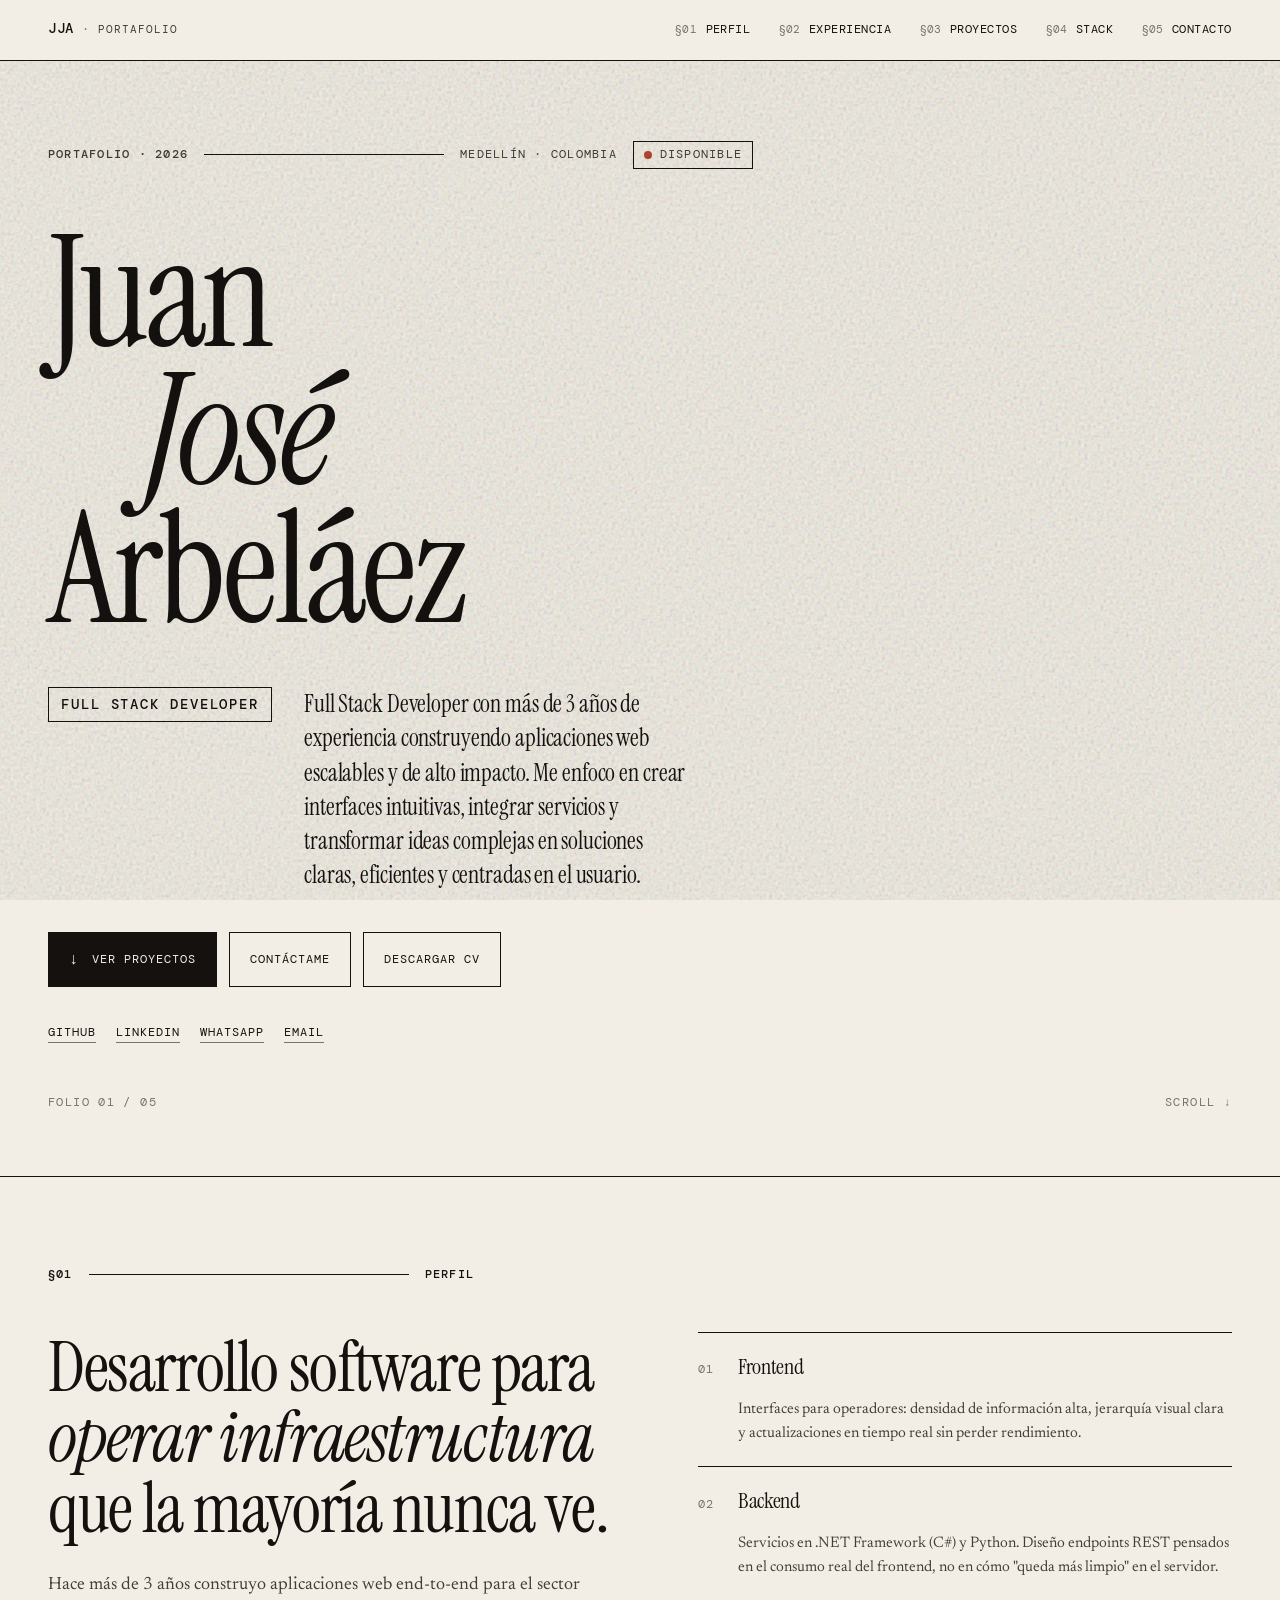
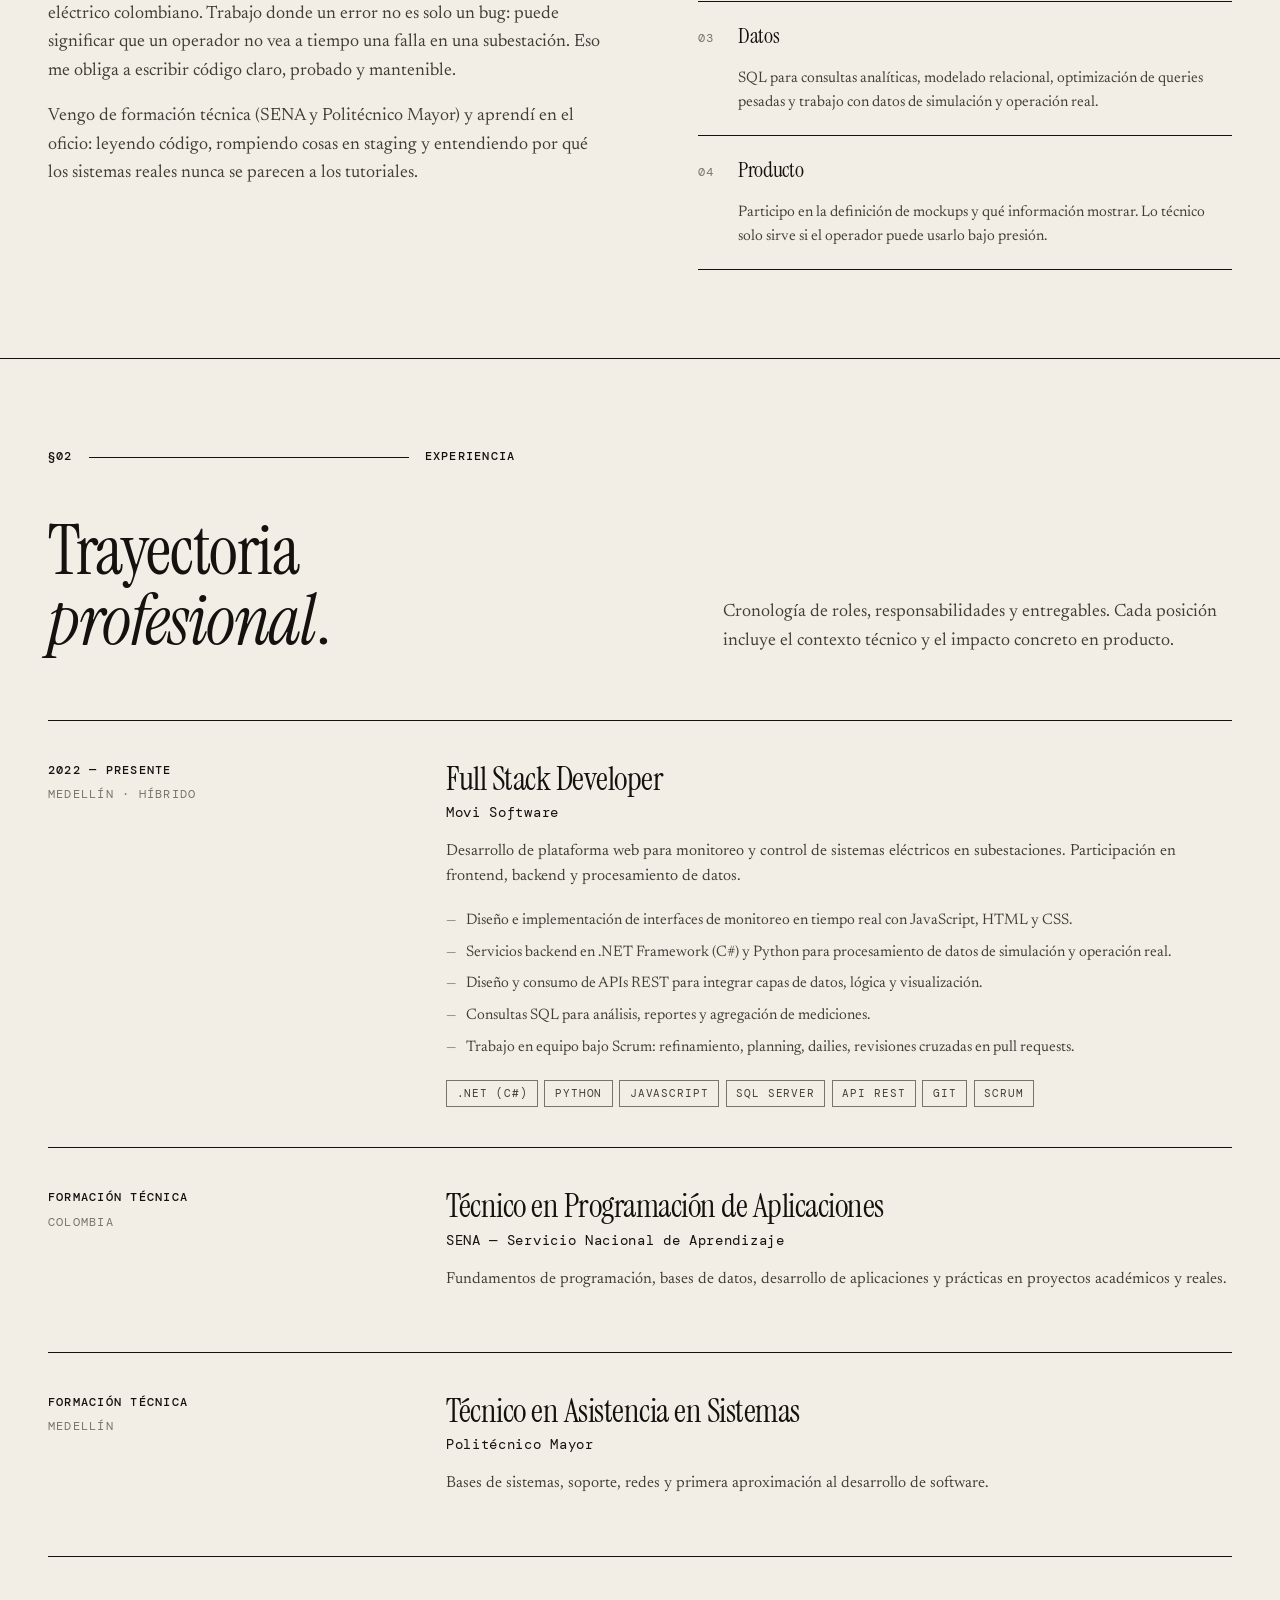
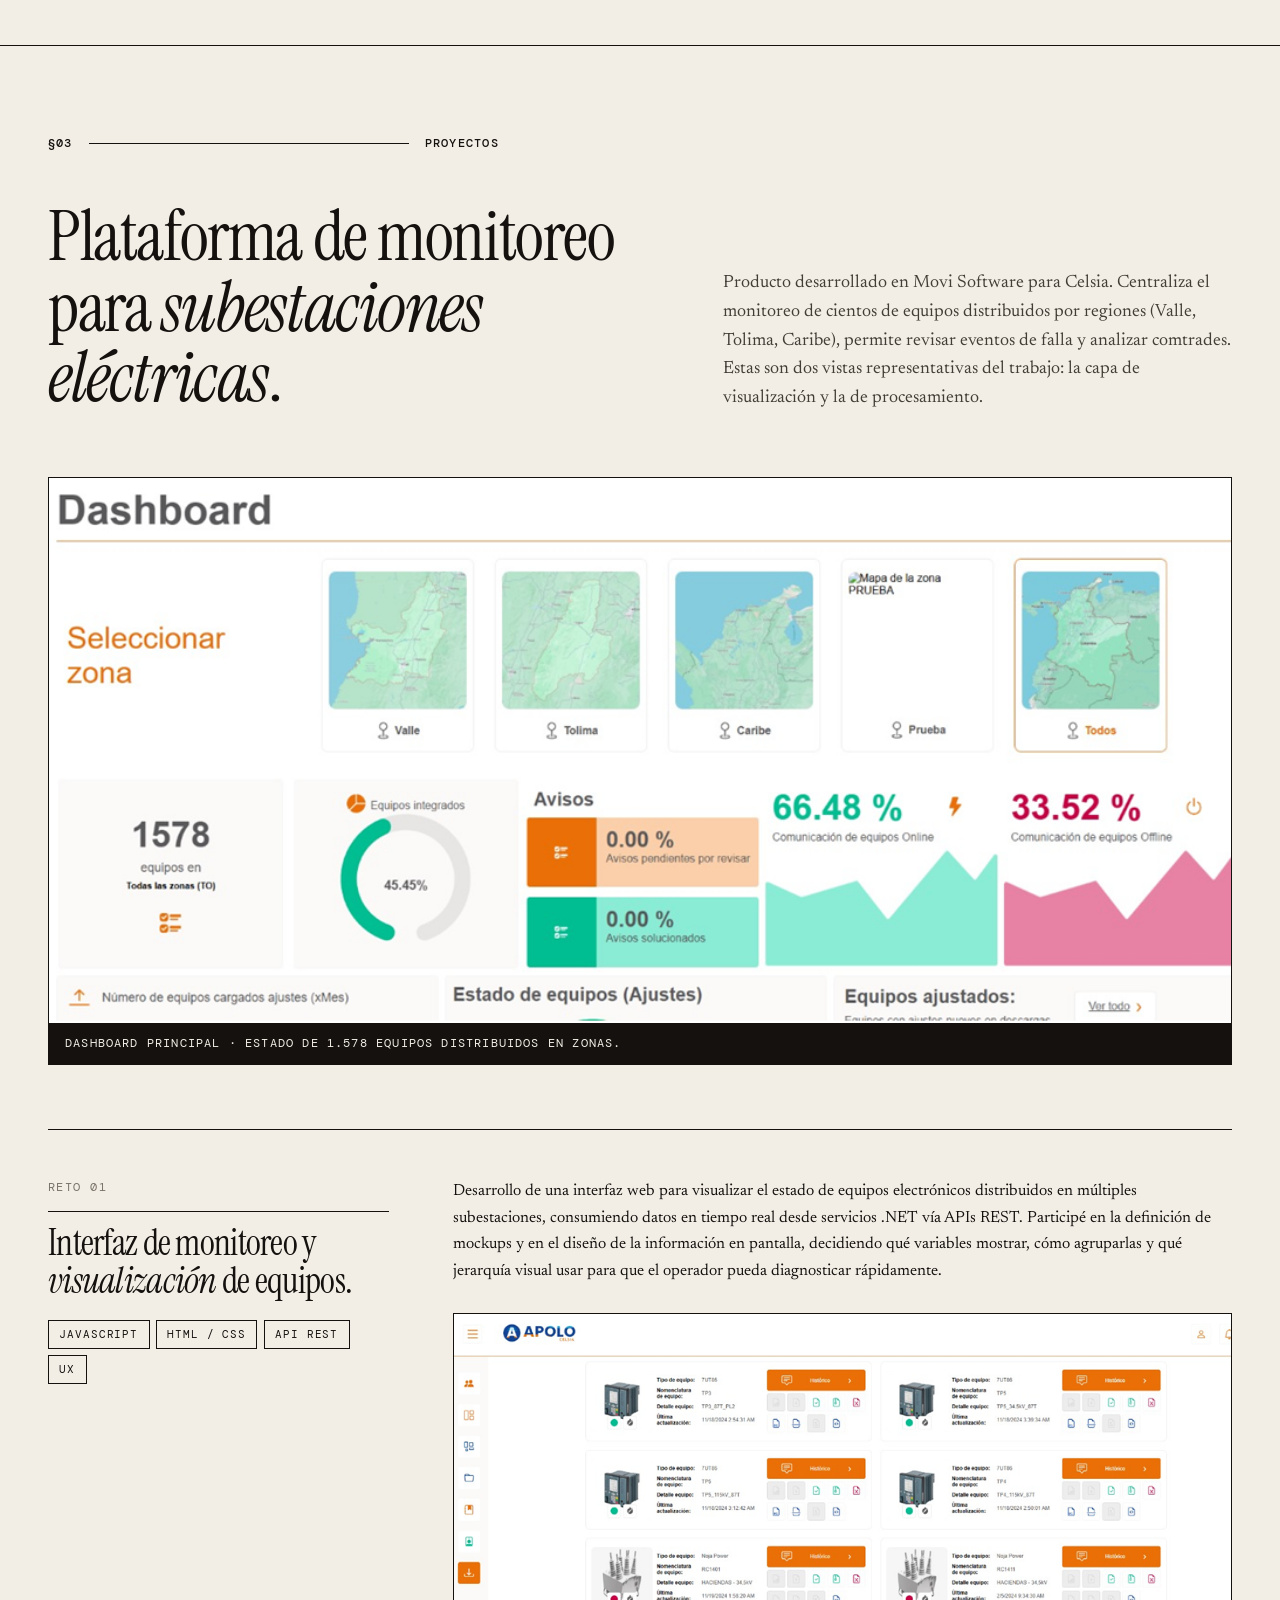
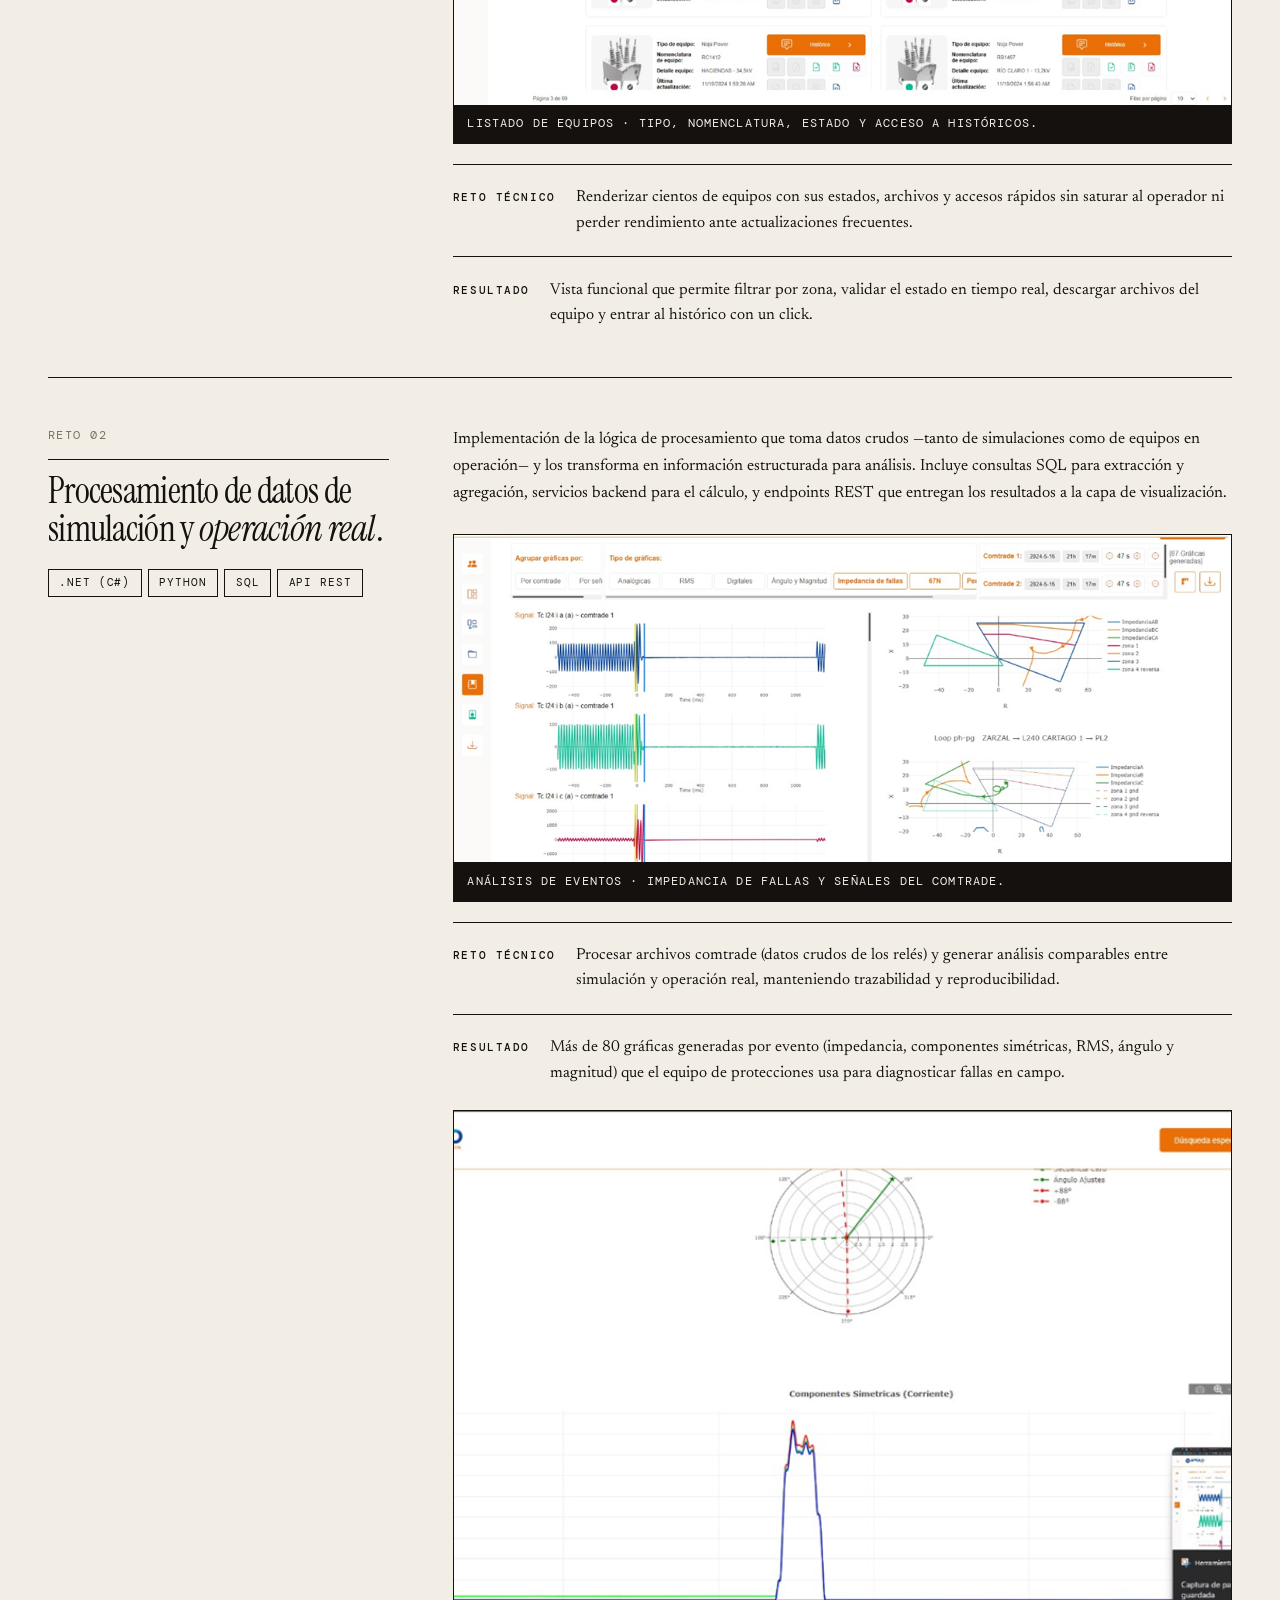
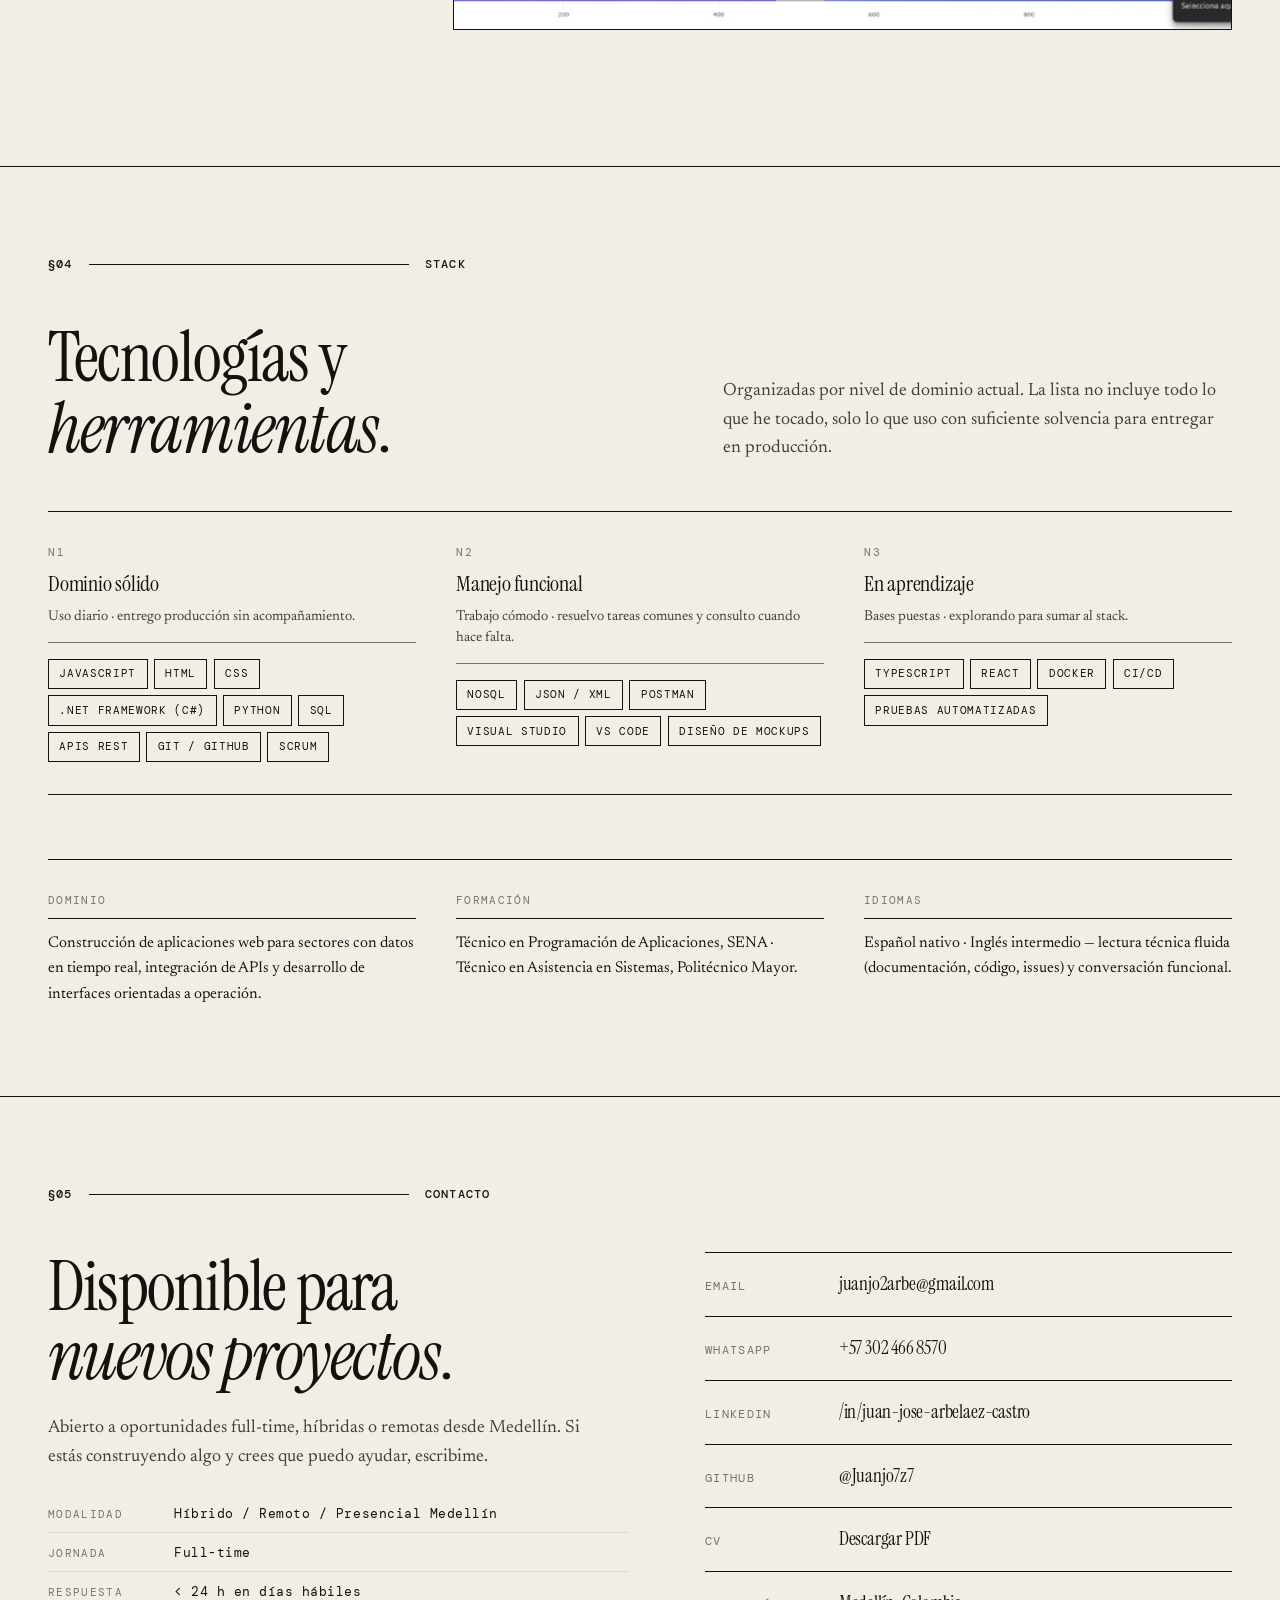
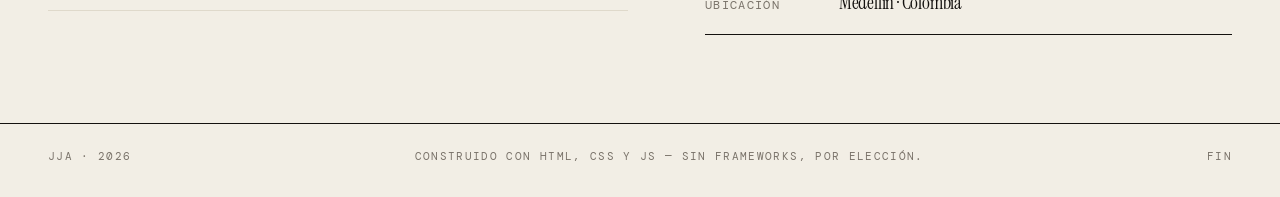
==== commit 046a801c: "Cambios a nombres de aplicación" ====
--- a/index.html
+++ b/index.html
@@ -297,7 +297,7 @@
 
     <div class="work-intro">
       <h2 class="display">
-        APOLO — plataforma de monitoreo<br>
+        Plataforma de monitoreo<br>
         para <em>subestaciones eléctricas</em>.
       </h2>
       <p class="lead">
@@ -307,7 +307,7 @@
 
     <figure class="work-hero">
       <img src="assets/images/projects/apolo-dashboard.png" alt="Dashboard principal de APOLO mostrando selector de zonas y métricas de equipos" loading="lazy">
-      <figcaption>APOLO · Dashboard principal · estado de 1.578 equipos distribuidos en zonas.</figcaption>
+      <figcaption>Dashboard principal · estado de 1.578 equipos distribuidos en zonas.</figcaption>
     </figure>
 
     <div class="cases">
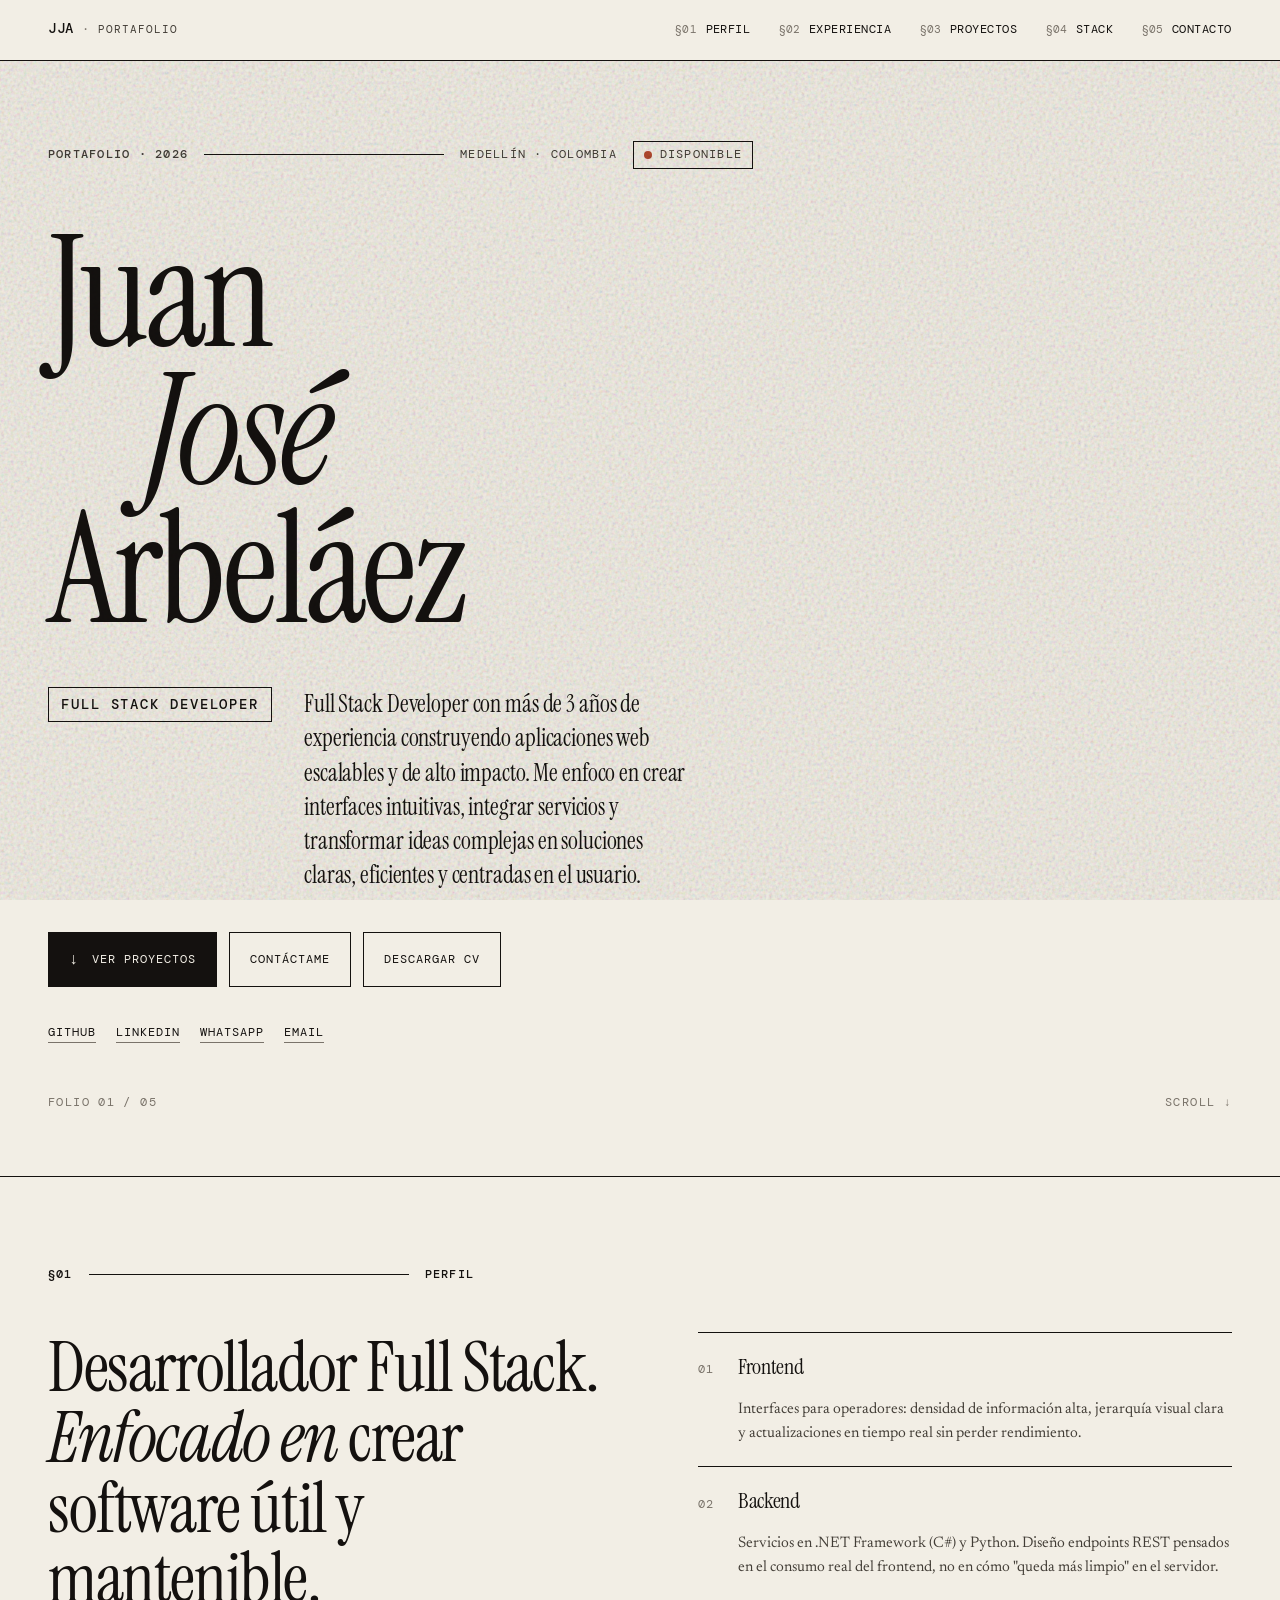
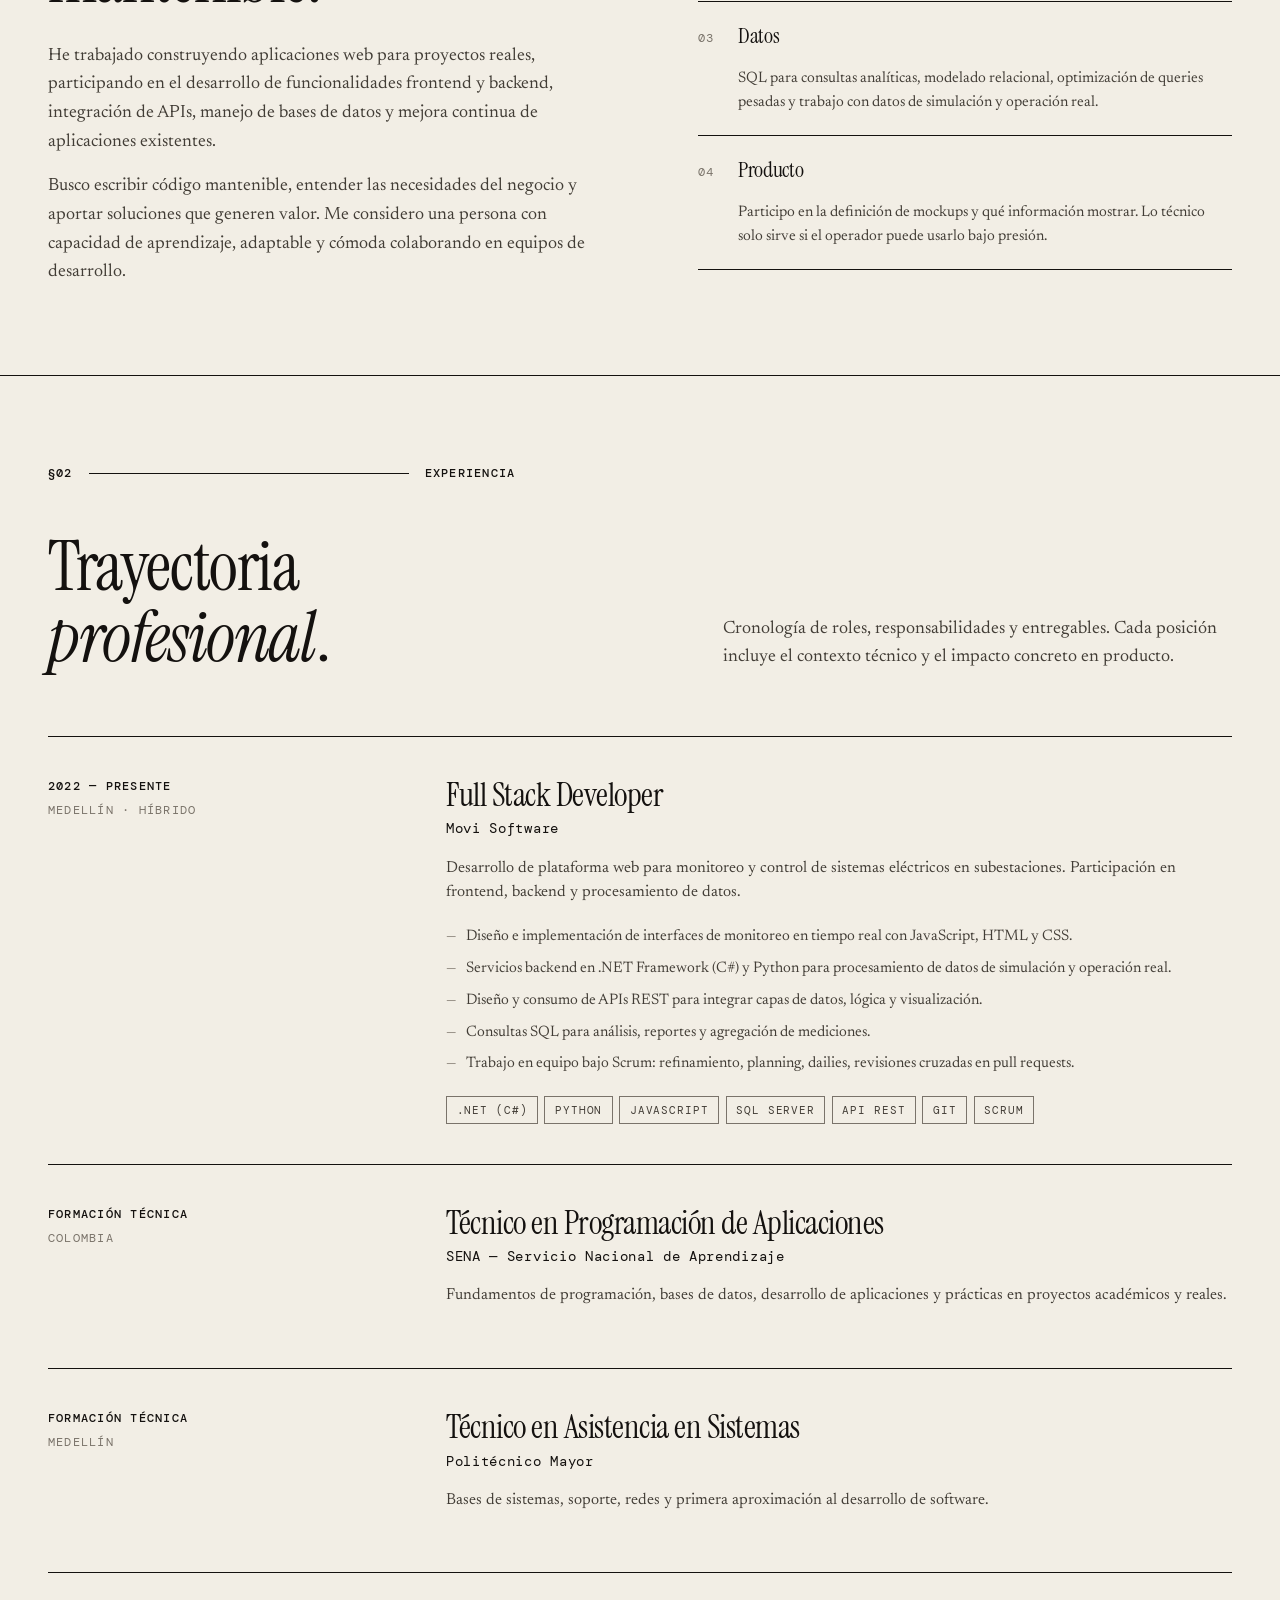
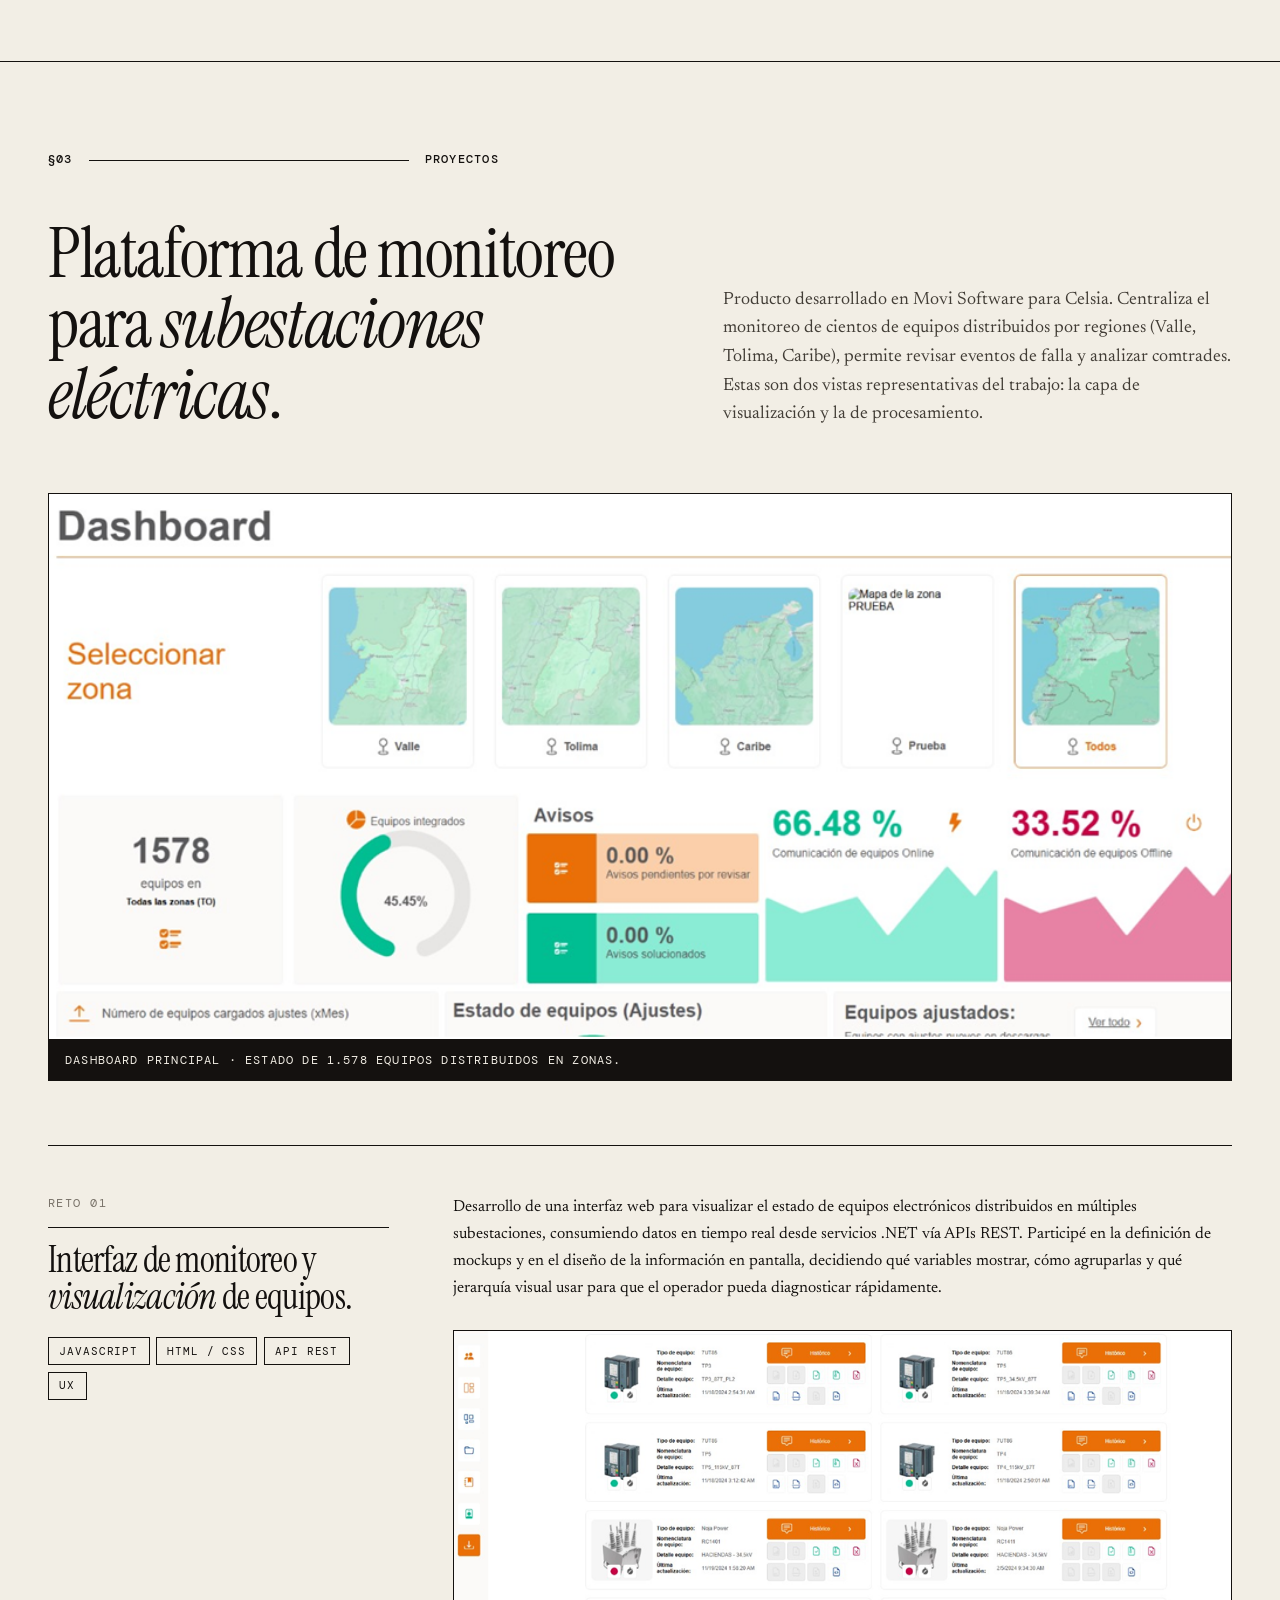
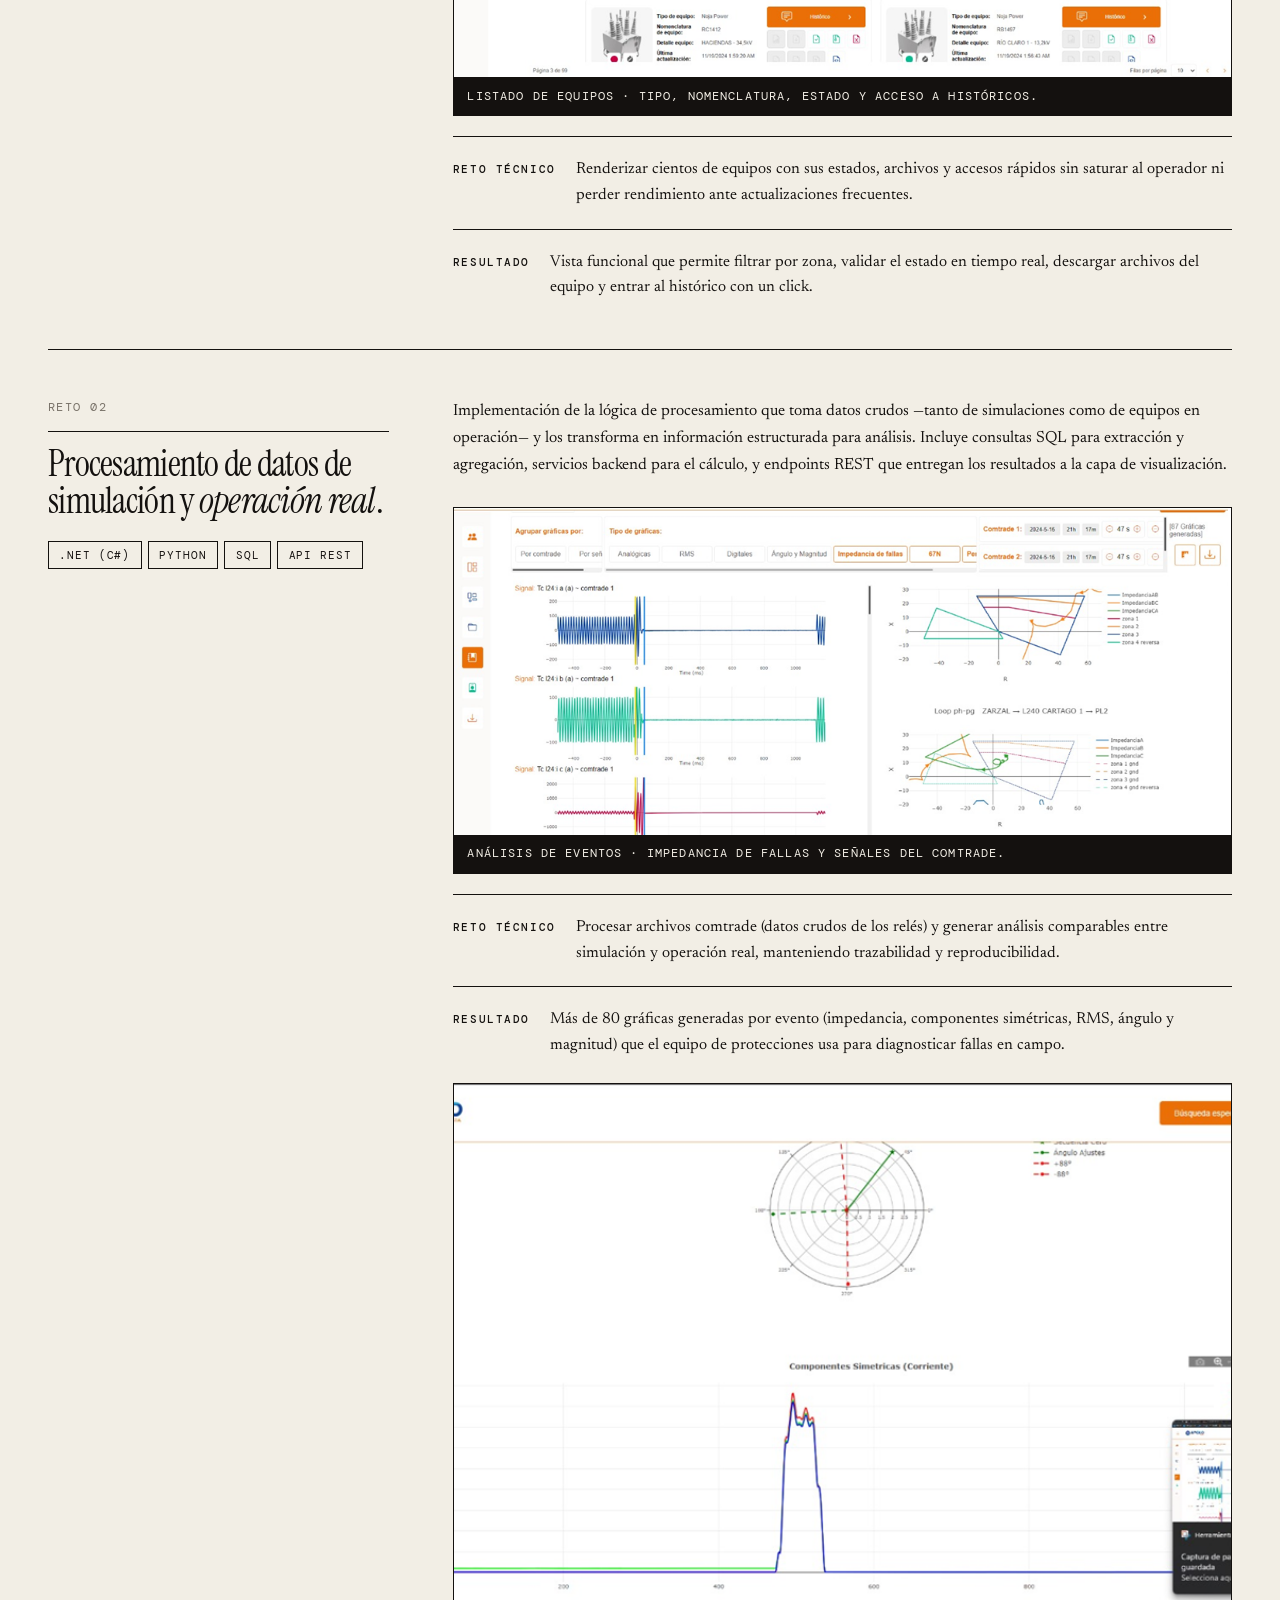
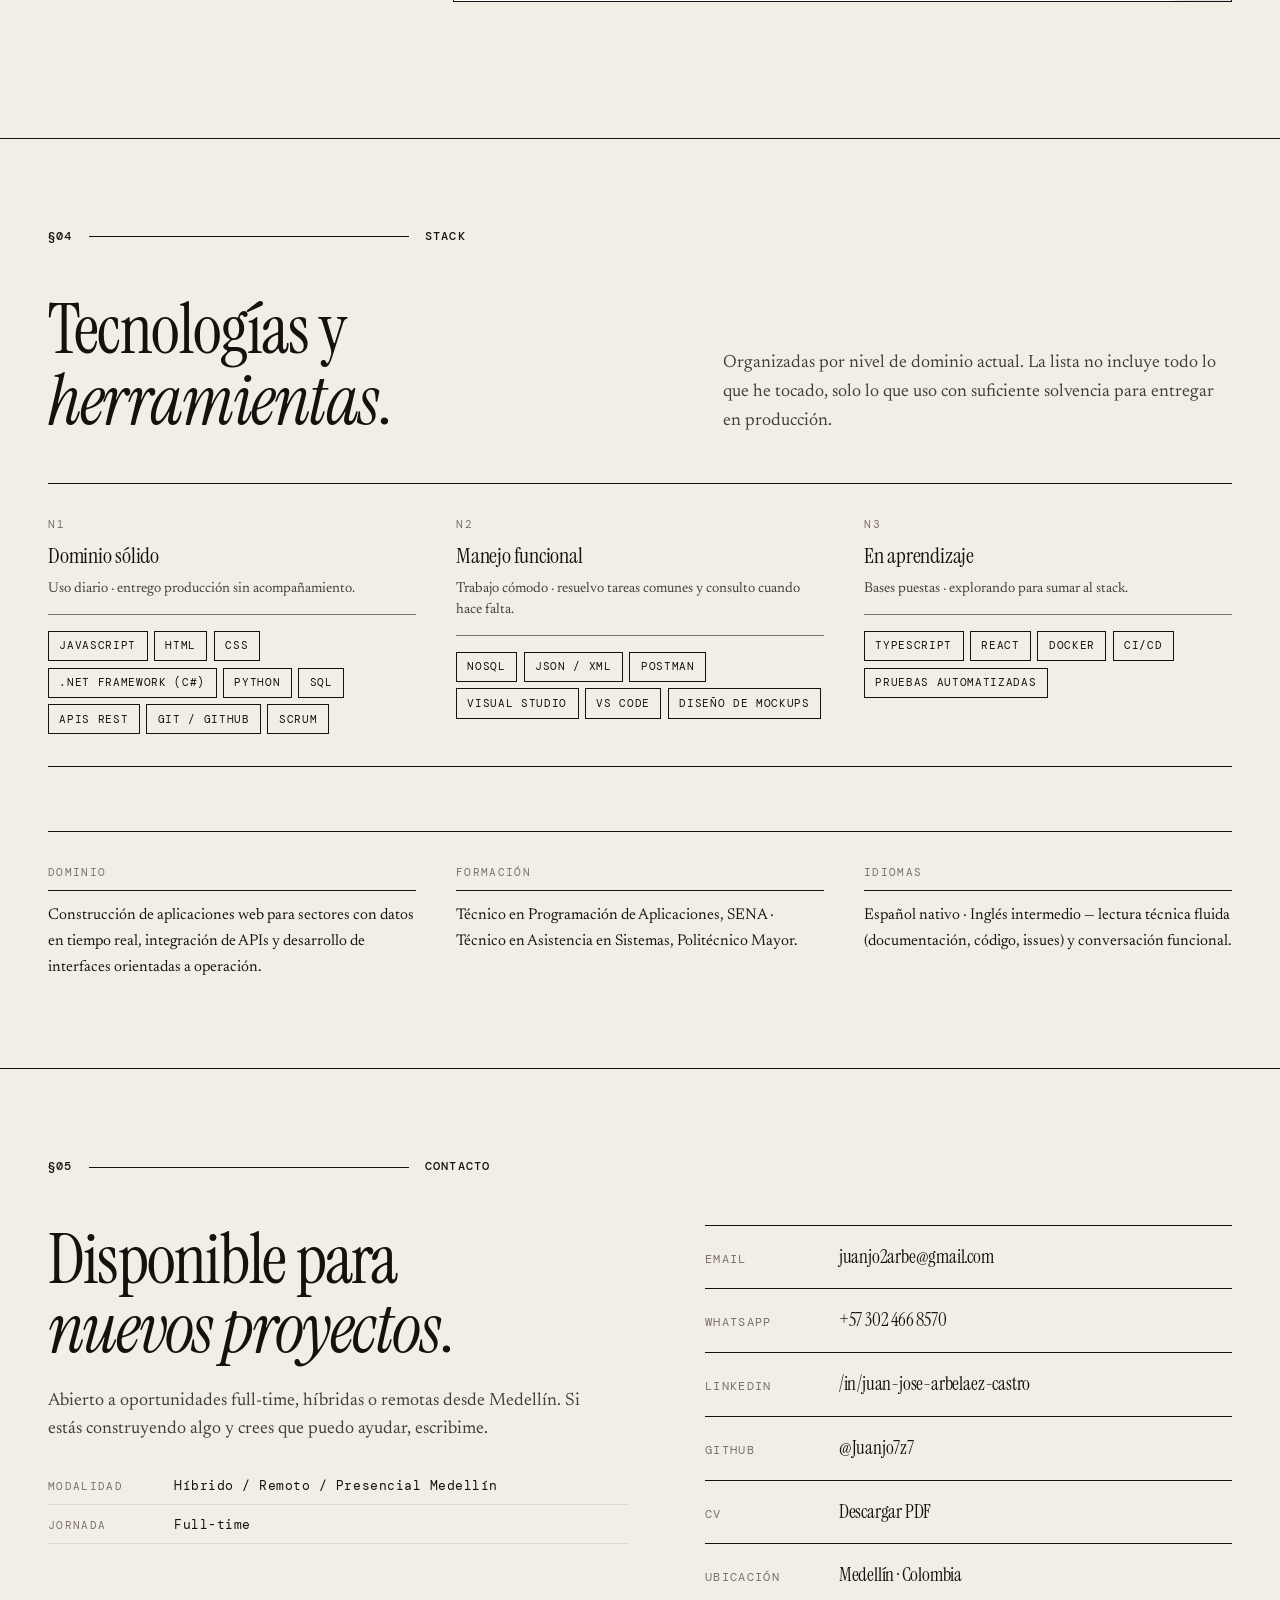
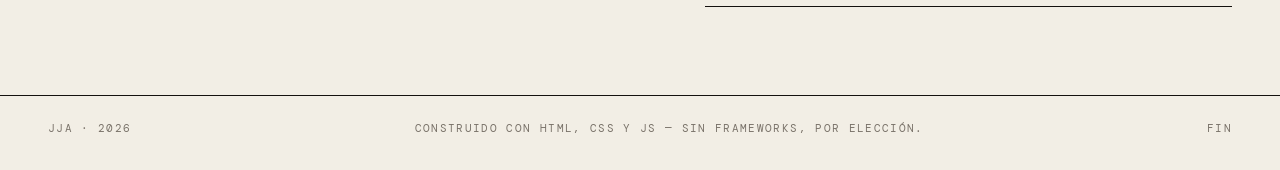
==== commit cc953c9f: "Cambios redacción de perfil profesional" ====
--- a/index.html
+++ b/index.html
@@ -150,15 +150,16 @@
     <div class="section-grid">
       <div class="section-headline">
         <h2 class="display">
-          Desarrollo software para<br>
-          <em>operar infraestructura</em><br>
-          que la mayoría nunca ve.
+            
+          Desarrollador Full Stack. 
+          <em>Enfocado en</em>
+          crear software útil y mantenible.
         </h2>
         <p class="lead">
-          Hace más de 3 años construyo aplicaciones web end-to-end para el sector eléctrico colombiano. Trabajo donde un error no es solo un bug: puede significar que un operador no vea a tiempo una falla en una subestación. Eso me obliga a escribir código claro, probado y mantenible.
+          He trabajado construyendo aplicaciones web para proyectos reales, participando en el desarrollo de funcionalidades frontend y backend, integración de APIs, manejo de bases de datos y mejora continua de aplicaciones existentes.
         </p>
         <p class="lead">
-          Vengo de formación técnica (SENA y Politécnico Mayor) y aprendí en el oficio: leyendo código, rompiendo cosas en staging y entendiendo por qué los sistemas reales nunca se parecen a los tutoriales.
+          Busco escribir código mantenible, entender las necesidades del negocio y aportar soluciones que generen valor. Me considero una persona con capacidad de aprendizaje, adaptable y cómoda colaborando en equipos de desarrollo.
         </p>
       </div>
 
@@ -507,7 +508,6 @@
         <ul class="availability">
           <li><span>Modalidad</span> Híbrido / Remoto / Presencial Medellín</li>
           <li><span>Jornada</span> Full-time</li>
-          <li><span>Respuesta</span> &lt; 24 h en días hábiles</li>
         </ul>
       </div>
 
